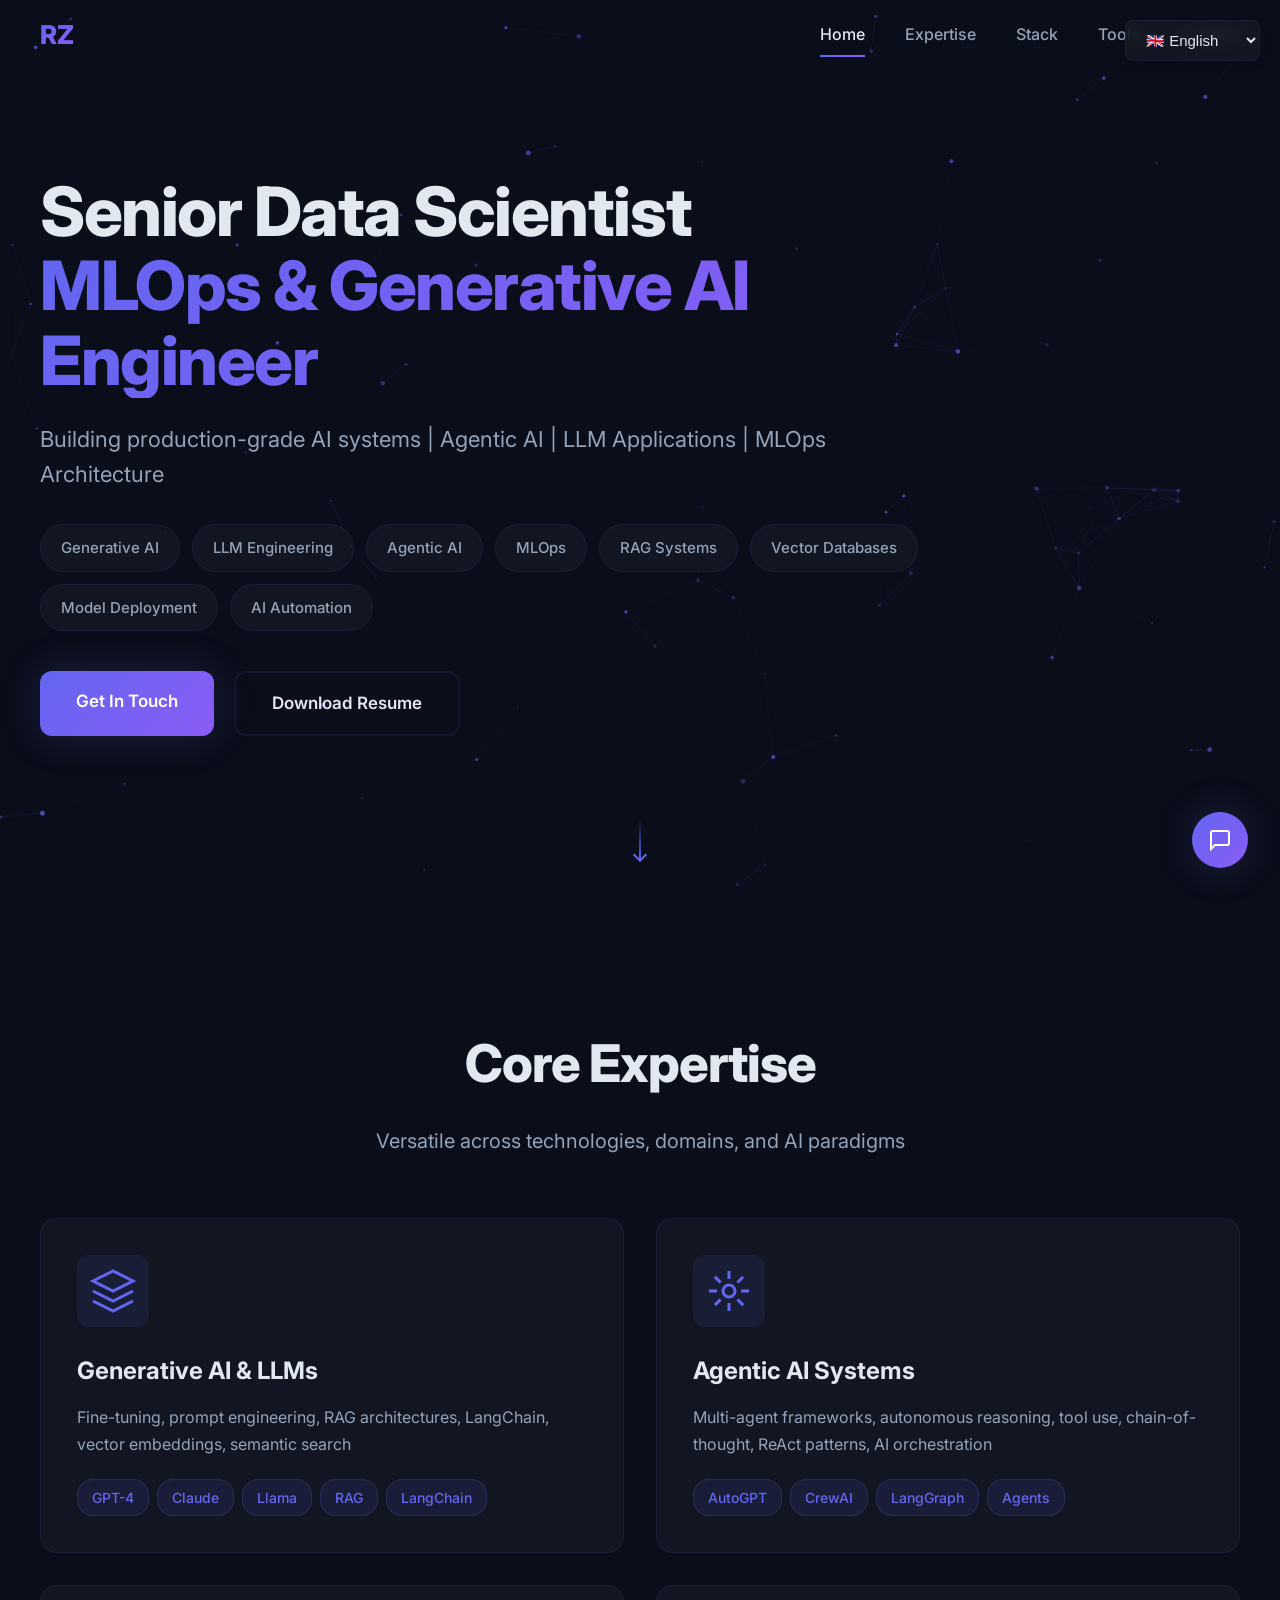
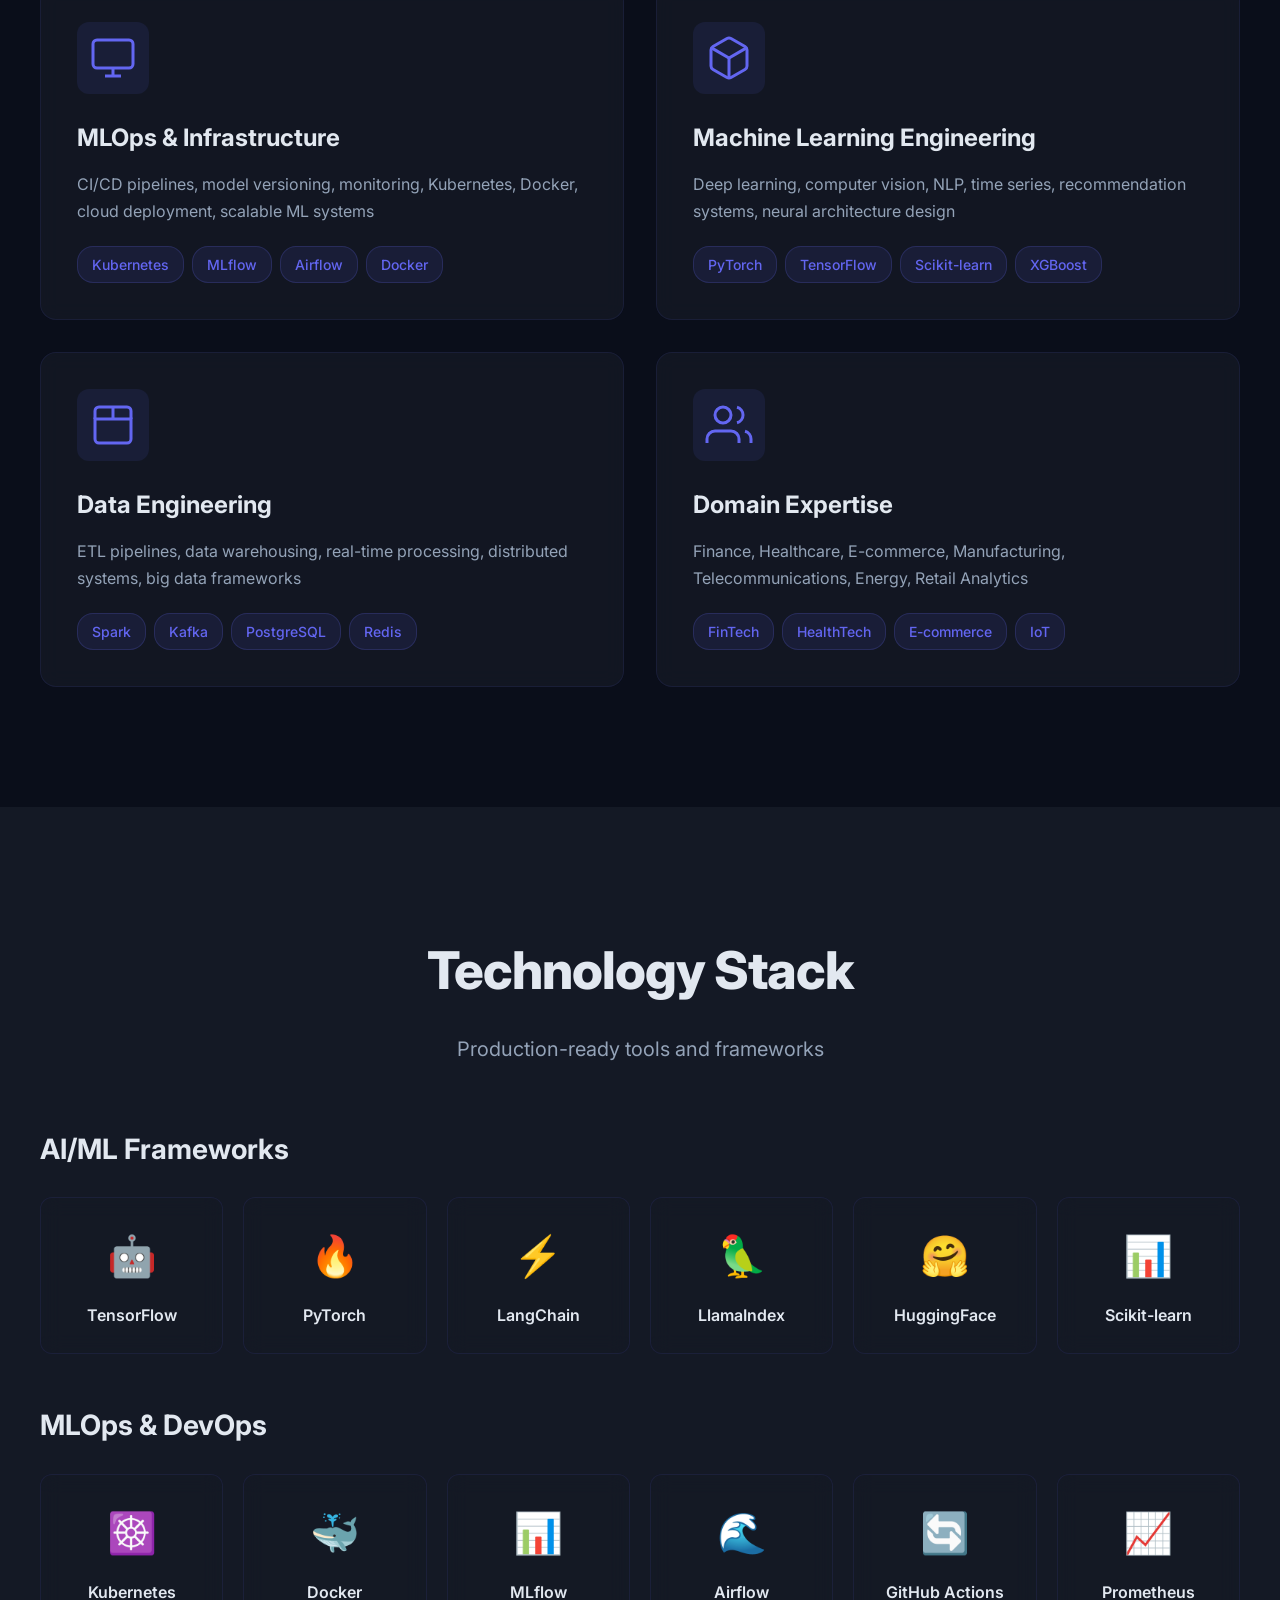
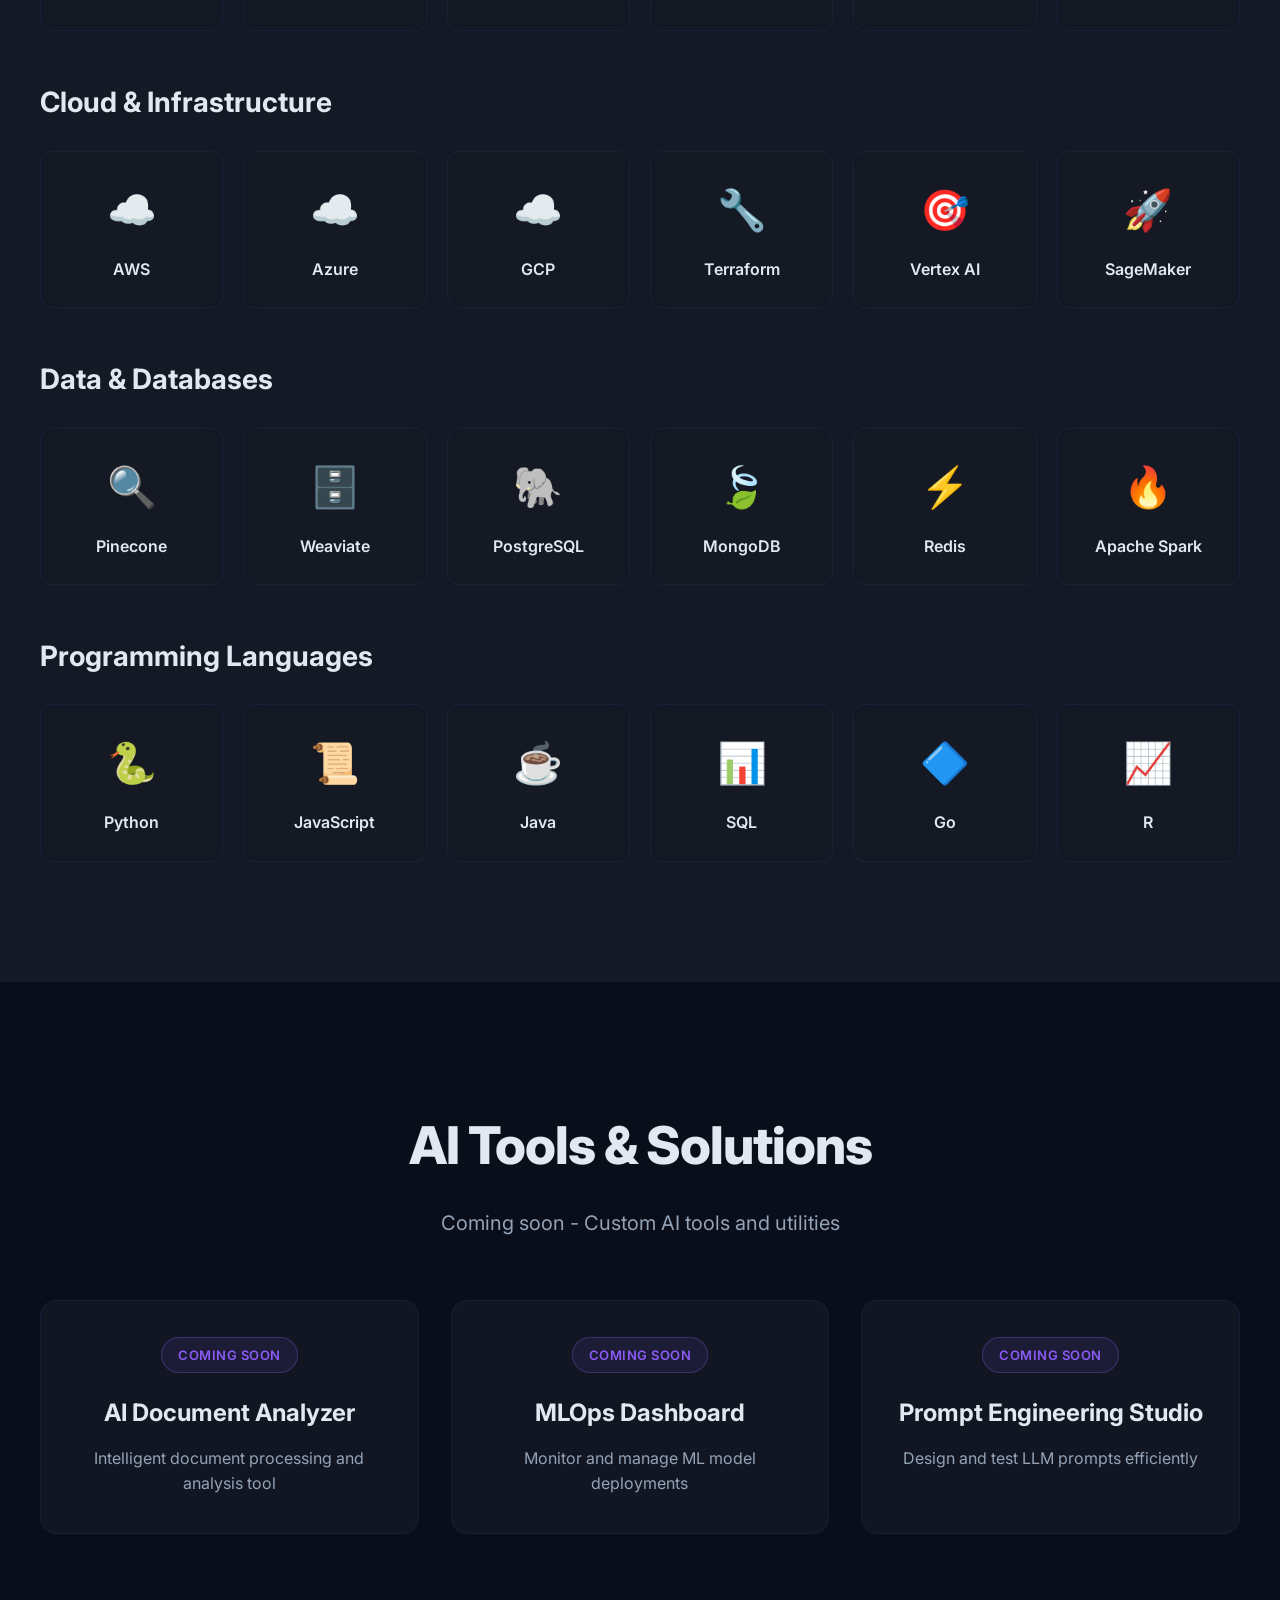
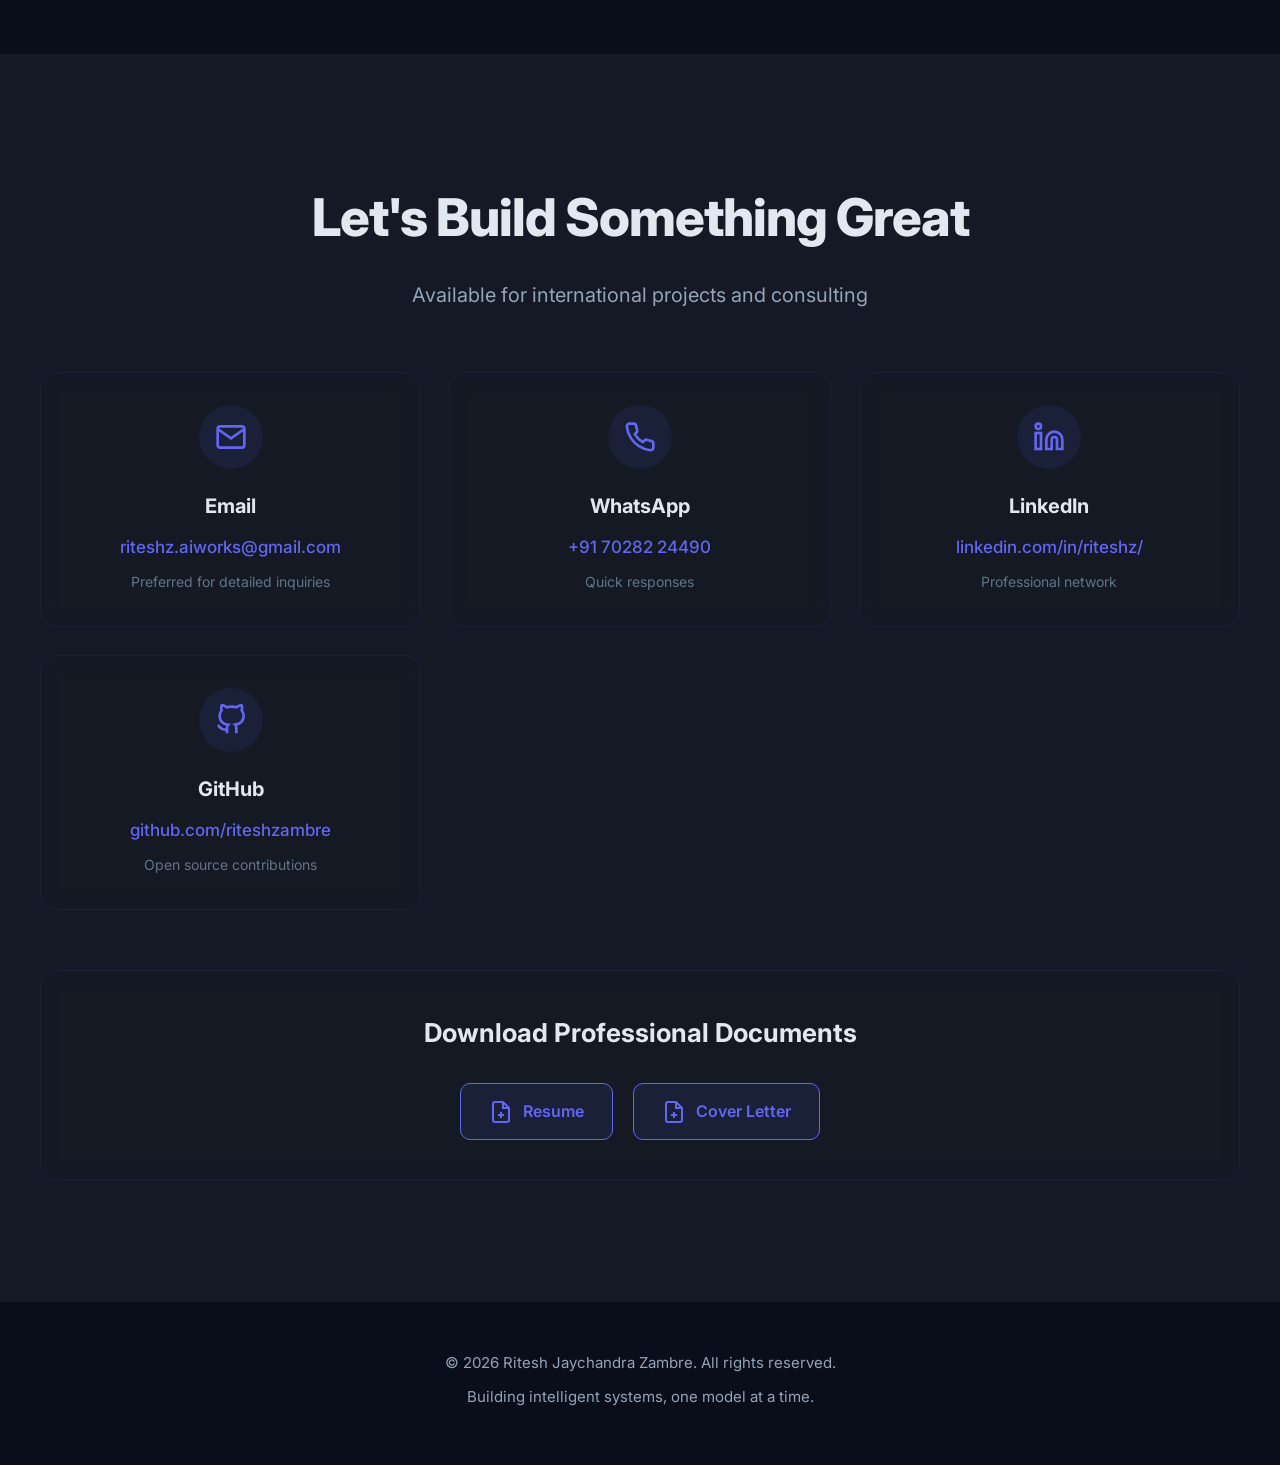
==== index.html @ 7131547e "Add files via upload" ====
<!DOCTYPE html>
<html lang="en">
<head>
    <meta charset="UTF-8">
    <meta name="viewport" content="width=device-width, initial-scale=1.0">
    <title>Ritesh Jaychandra Zambre | Senior Data Scientist, MLOps & Gen AI Engineer</title>
    <meta name="description" content="Senior Data Scientist specializing in MLOps, Generative AI, and Agentic AI systems. Building production-grade AI solutions for international clients.">
    <meta name="keywords" content="Data Science, Machine Learning, MLOps, Generative AI, Agentic AI, LLM, Transformer Models, Neural Networks, Deep Learning, AI Engineering, Cloud ML, Kubernetes, Docker, Python, TensorFlow, PyTorch, RAG, LangChain, Vector Databases, Model Deployment, AI Automation">
    <link rel="stylesheet" href="styles.css">
    <link rel="preconnect" href="https://fonts.googleapis.com">
    <link rel="preconnect" href="https://fonts.gstatic.com" crossorigin>
    <link href="https://fonts.googleapis.com/css2?family=Inter:wght@300;400;500;600;700;800;900&display=swap" rel="stylesheet">
</head>
<body>
    <!-- Language Selector -->
    <div class="language-selector">
        <select id="languageSelect" onchange="changeLanguage(this.value)">
            <option value="en">🇬🇧 English</option>
            <option value="de">🇩🇪 Deutsch</option>
            <option value="fr">🇫🇷 Français</option>
            <option value="es">🇪🇸 Español</option>
            <option value="ja">🇯🇵 日本語</option>
            <option value="zh">🇨🇳 中文</option>
        </select>
    </div>

    <!-- Navigation -->
    <nav class="navbar" id="navbar">
        <div class="nav-container">
            <div class="nav-logo">
                <span class="logo-text">RZ</span>
            </div>
            <div class="nav-menu" id="navMenu">
                <a href="#home" class="nav-link active" data-translate="nav_home">Home</a>
                <a href="#expertise" class="nav-link" data-translate="nav_expertise">Expertise</a>
                <a href="#tech-stack" class="nav-link" data-translate="nav_stack">Stack</a>
                <a href="#tools" class="nav-link" data-translate="nav_tools">Tools</a>
                <a href="#contact" class="nav-link" data-translate="nav_contact">Contact</a>
            </div>
            <div class="nav-toggle" id="navToggle">
                <span></span>
                <span></span>
                <span></span>
            </div>
        </div>
    </nav>

    <!-- Hero Section -->
    <section class="hero" id="home">
        <div class="hero-background">
            <canvas id="particleCanvas"></canvas>
        </div>
        <div class="hero-content">
            <div class="hero-text">
                <h1 class="hero-title" data-translate="hero_title">
                    Senior Data Scientist<br>
                    <span class="gradient-text">MLOps & Generative AI Engineer</span>
                </h1>
                <p class="hero-subtitle" data-translate="hero_subtitle">
                    Building production-grade AI systems | Agentic AI | LLM Applications | MLOps Architecture
                </p>
                <div class="hero-keywords">
                    <span class="keyword">Generative AI</span>
                    <span class="keyword">LLM Engineering</span>
                    <span class="keyword">Agentic AI</span>
                    <span class="keyword">MLOps</span>
                    <span class="keyword">RAG Systems</span>
                    <span class="keyword">Vector Databases</span>
                    <span class="keyword">Model Deployment</span>
                    <span class="keyword">AI Automation</span>
                </div>
                <div class="hero-cta">
                    <a href="#contact" class="btn btn-primary" data-translate="hero_cta_contact">Get In Touch</a>
                    <a href="assets/Ritesh_Zambre_Resume.pdf" download class="btn btn-secondary" data-translate="hero_cta_resume">Download Resume</a>
                </div>
            </div>
        </div>
        <div class="scroll-indicator">
            <div class="scroll-arrow"></div>
        </div>
    </section>

    <!-- Expertise Section -->
    <section class="section" id="expertise">
        <div class="container">
            <h2 class="section-title" data-translate="expertise_title">Core Expertise</h2>
            <p class="section-subtitle" data-translate="expertise_subtitle">Versatile across technologies, domains, and AI paradigms</p>
            
            <div class="expertise-grid">
                <div class="expertise-card">
                    <div class="expertise-icon">
                        <svg width="48" height="48" viewBox="0 0 24 24" fill="none" stroke="currentColor" stroke-width="1.5">
                            <path d="M12 2L2 7l10 5 10-5-10-5z"/>
                            <path d="M2 17l10 5 10-5M2 12l10 5 10-5"/>
                        </svg>
                    </div>
                    <h3 data-translate="expertise_genai_title">Generative AI & LLMs</h3>
                    <p data-translate="expertise_genai_desc">Fine-tuning, prompt engineering, RAG architectures, LangChain, vector embeddings, semantic search</p>
                    <div class="expertise-tags">
                        <span>GPT-4</span>
                        <span>Claude</span>
                        <span>Llama</span>
                        <span>RAG</span>
                        <span>LangChain</span>
                    </div>
                </div>

                <div class="expertise-card">
                    <div class="expertise-icon">
                        <svg width="48" height="48" viewBox="0 0 24 24" fill="none" stroke="currentColor" stroke-width="1.5">
                            <circle cx="12" cy="12" r="3"/>
                            <path d="M12 2v4m0 12v4M4.93 4.93l2.83 2.83m8.48 8.48l2.83 2.83M2 12h4m12 0h4M4.93 19.07l2.83-2.83m8.48-8.48l2.83-2.83"/>
                        </svg>
                    </div>
                    <h3 data-translate="expertise_agentic_title">Agentic AI Systems</h3>
                    <p data-translate="expertise_agentic_desc">Multi-agent frameworks, autonomous reasoning, tool use, chain-of-thought, ReAct patterns, AI orchestration</p>
                    <div class="expertise-tags">
                        <span>AutoGPT</span>
                        <span>CrewAI</span>
                        <span>LangGraph</span>
                        <span>Agents</span>
                    </div>
                </div>

                <div class="expertise-card">
                    <div class="expertise-icon">
                        <svg width="48" height="48" viewBox="0 0 24 24" fill="none" stroke="currentColor" stroke-width="1.5">
                            <rect x="2" y="3" width="20" height="14" rx="2"/>
                            <path d="M8 21h8M12 17v4"/>
                        </svg>
                    </div>
                    <h3 data-translate="expertise_mlops_title">MLOps & Infrastructure</h3>
                    <p data-translate="expertise_mlops_desc">CI/CD pipelines, model versioning, monitoring, Kubernetes, Docker, cloud deployment, scalable ML systems</p>
                    <div class="expertise-tags">
                        <span>Kubernetes</span>
                        <span>MLflow</span>
                        <span>Airflow</span>
                        <span>Docker</span>
                    </div>
                </div>

                <div class="expertise-card">
                    <div class="expertise-icon">
                        <svg width="48" height="48" viewBox="0 0 24 24" fill="none" stroke="currentColor" stroke-width="1.5">
                            <path d="M21 16V8a2 2 0 0 0-1-1.73l-7-4a2 2 0 0 0-2 0l-7 4A2 2 0 0 0 3 8v8a2 2 0 0 0 1 1.73l7 4a2 2 0 0 0 2 0l7-4A2 2 0 0 0 21 16z"/>
                            <polyline points="3.27 6.96 12 12.01 20.73 6.96"/>
                            <line x1="12" y1="22.08" x2="12" y2="12"/>
                        </svg>
                    </div>
                    <h3 data-translate="expertise_ml_title">Machine Learning Engineering</h3>
                    <p data-translate="expertise_ml_desc">Deep learning, computer vision, NLP, time series, recommendation systems, neural architecture design</p>
                    <div class="expertise-tags">
                        <span>PyTorch</span>
                        <span>TensorFlow</span>
                        <span>Scikit-learn</span>
                        <span>XGBoost</span>
                    </div>
                </div>

                <div class="expertise-card">
                    <div class="expertise-icon">
                        <svg width="48" height="48" viewBox="0 0 24 24" fill="none" stroke="currentColor" stroke-width="1.5">
                            <path d="M3 9h18v10a2 2 0 0 1-2 2H5a2 2 0 0 1-2-2V9z"/>
                            <path d="M3 9V5a2 2 0 0 1 2-2h14a2 2 0 0 1 2 2v4M12 3v6"/>
                        </svg>
                    </div>
                    <h3 data-translate="expertise_data_title">Data Engineering</h3>
                    <p data-translate="expertise_data_desc">ETL pipelines, data warehousing, real-time processing, distributed systems, big data frameworks</p>
                    <div class="expertise-tags">
                        <span>Spark</span>
                        <span>Kafka</span>
                        <span>PostgreSQL</span>
                        <span>Redis</span>
                    </div>
                </div>

                <div class="expertise-card">
                    <div class="expertise-icon">
                        <svg width="48" height="48" viewBox="0 0 24 24" fill="none" stroke="currentColor" stroke-width="1.5">
                            <path d="M17 21v-2a4 4 0 0 0-4-4H5a4 4 0 0 0-4 4v2"/>
                            <circle cx="9" cy="7" r="4"/>
                            <path d="M23 21v-2a4 4 0 0 0-3-3.87M16 3.13a4 4 0 0 1 0 7.75"/>
                        </svg>
                    </div>
                    <h3 data-translate="expertise_domains_title">Domain Expertise</h3>
                    <p data-translate="expertise_domains_desc">Finance, Healthcare, E-commerce, Manufacturing, Telecommunications, Energy, Retail Analytics</p>
                    <div class="expertise-tags">
                        <span>FinTech</span>
                        <span>HealthTech</span>
                        <span>E-commerce</span>
                        <span>IoT</span>
                    </div>
                </div>
            </div>
        </div>
    </section>

    <!-- Tech Stack Section -->
    <section class="section section-dark" id="tech-stack">
        <div class="container">
            <h2 class="section-title" data-translate="stack_title">Technology Stack</h2>
            <p class="section-subtitle" data-translate="stack_subtitle">Production-ready tools and frameworks</p>
            
            <div class="tech-categories">
                <div class="tech-category">
                    <h3 data-translate="stack_ai_title">AI/ML Frameworks</h3>
                    <div class="tech-grid">
                        <div class="tech-item">
                            <div class="tech-icon">🤖</div>
                            <span>TensorFlow</span>
                        </div>
                        <div class="tech-item">
                            <div class="tech-icon">🔥</div>
                            <span>PyTorch</span>
                        </div>
                        <div class="tech-item">
                            <div class="tech-icon">⚡</div>
                            <span>LangChain</span>
                        </div>
                        <div class="tech-item">
                            <div class="tech-icon">🦜</div>
                            <span>LlamaIndex</span>
                        </div>
                        <div class="tech-item">
                            <div class="tech-icon">🤗</div>
                            <span>HuggingFace</span>
                        </div>
                        <div class="tech-item">
                            <div class="tech-icon">📊</div>
                            <span>Scikit-learn</span>
                        </div>
                    </div>
                </div>

                <div class="tech-category">
                    <h3 data-translate="stack_mlops_title">MLOps & DevOps</h3>
                    <div class="tech-grid">
                        <div class="tech-item">
                            <div class="tech-icon">☸️</div>
                            <span>Kubernetes</span>
                        </div>
                        <div class="tech-item">
                            <div class="tech-icon">🐳</div>
                            <span>Docker</span>
                        </div>
                        <div class="tech-item">
                            <div class="tech-icon">📊</div>
                            <span>MLflow</span>
                        </div>
                        <div class="tech-item">
                            <div class="tech-icon">🌊</div>
                            <span>Airflow</span>
                        </div>
                        <div class="tech-item">
                            <div class="tech-icon">🔄</div>
                            <span>GitHub Actions</span>
                        </div>
                        <div class="tech-item">
                            <div class="tech-icon">📈</div>
                            <span>Prometheus</span>
                        </div>
                    </div>
                </div>

                <div class="tech-category">
                    <h3 data-translate="stack_cloud_title">Cloud & Infrastructure</h3>
                    <div class="tech-grid">
                        <div class="tech-item">
                            <div class="tech-icon">☁️</div>
                            <span>AWS</span>
                        </div>
                        <div class="tech-item">
                            <div class="tech-icon">☁️</div>
                            <span>Azure</span>
                        </div>
                        <div class="tech-item">
                            <div class="tech-icon">☁️</div>
                            <span>GCP</span>
                        </div>
                        <div class="tech-item">
                            <div class="tech-icon">🔧</div>
                            <span>Terraform</span>
                        </div>
                        <div class="tech-item">
                            <div class="tech-icon">🎯</div>
                            <span>Vertex AI</span>
                        </div>
                        <div class="tech-item">
                            <div class="tech-icon">🚀</div>
                            <span>SageMaker</span>
                        </div>
                    </div>
                </div>

                <div class="tech-category">
                    <h3 data-translate="stack_data_title">Data & Databases</h3>
                    <div class="tech-grid">
                        <div class="tech-item">
                            <div class="tech-icon">🔍</div>
                            <span>Pinecone</span>
                        </div>
                        <div class="tech-item">
                            <div class="tech-icon">🗄️</div>
                            <span>Weaviate</span>
                        </div>
                        <div class="tech-item">
                            <div class="tech-icon">🐘</div>
                            <span>PostgreSQL</span>
                        </div>
                        <div class="tech-item">
                            <div class="tech-icon">🍃</div>
                            <span>MongoDB</span>
                        </div>
                        <div class="tech-item">
                            <div class="tech-icon">⚡</div>
                            <span>Redis</span>
                        </div>
                        <div class="tech-item">
                            <div class="tech-icon">🔥</div>
                            <span>Apache Spark</span>
                        </div>
                    </div>
                </div>

                <div class="tech-category">
                    <h3 data-translate="stack_lang_title">Programming Languages</h3>
                    <div class="tech-grid">
                        <div class="tech-item">
                            <div class="tech-icon">🐍</div>
                            <span>Python</span>
                        </div>
                        <div class="tech-item">
                            <div class="tech-icon">📜</div>
                            <span>JavaScript</span>
                        </div>
                        <div class="tech-item">
                            <div class="tech-icon">☕</div>
                            <span>Java</span>
                        </div>
                        <div class="tech-item">
                            <div class="tech-icon">📊</div>
                            <span>SQL</span>
                        </div>
                        <div class="tech-item">
                            <div class="tech-icon">🔷</div>
                            <span>Go</span>
                        </div>
                        <div class="tech-item">
                            <div class="tech-icon">📈</div>
                            <span>R</span>
                        </div>
                    </div>
                </div>
            </div>
        </div>
    </section>

    <!-- Tools Section -->
    <section class="section" id="tools">
        <div class="container">
            <h2 class="section-title" data-translate="tools_title">AI Tools & Solutions</h2>
            <p class="section-subtitle" data-translate="tools_subtitle">Coming soon - Custom AI tools and utilities</p>
            
            <div class="tools-grid">
                <div class="tool-card">
                    <div class="tool-status">Coming Soon</div>
                    <h3 data-translate="tool1_title">AI Document Analyzer</h3>
                    <p data-translate="tool1_desc">Intelligent document processing and analysis tool</p>
                </div>
                <div class="tool-card">
                    <div class="tool-status">Coming Soon</div>
                    <h3 data-translate="tool2_title">MLOps Dashboard</h3>
                    <p data-translate="tool2_desc">Monitor and manage ML model deployments</p>
                </div>
                <div class="tool-card">
                    <div class="tool-status">Coming Soon</div>
                    <h3 data-translate="tool3_title">Prompt Engineering Studio</h3>
                    <p data-translate="tool3_desc">Design and test LLM prompts efficiently</p>
                </div>
            </div>
        </div>
    </section>

    <!-- Contact Section -->
    <section class="section section-dark" id="contact">
        <div class="container">
            <h2 class="section-title" data-translate="contact_title">Let's Build Something Great</h2>
            <p class="section-subtitle" data-translate="contact_subtitle">Available for international projects and consulting</p>
            
            <div class="contact-content">
                <div class="contact-info">
                    <div class="contact-card">
                        <div class="contact-icon">
                            <svg width="32" height="32" viewBox="0 0 24 24" fill="none" stroke="currentColor" stroke-width="2">
                                <path d="M4 4h16c1.1 0 2 .9 2 2v12c0 1.1-.9 2-2 2H4c-1.1 0-2-.9-2-2V6c0-1.1.9-2 2-2z"/>
                                <polyline points="22,6 12,13 2,6"/>
                            </svg>
                        </div>
                        <h3 data-translate="contact_email_title">Email</h3>
                        <a href="mailto:riteshz.aiworks@gmail.com" class="contact-link">riteshz.aiworks@gmail.com</a>
                        <p class="contact-note" data-translate="contact_email_note">Preferred for detailed inquiries</p>
                    </div>

                    <div class="contact-card">
                        <div class="contact-icon">
                            <svg width="32" height="32" viewBox="0 0 24 24" fill="none" stroke="currentColor" stroke-width="2">
                                <path d="M22 16.92v3a2 2 0 0 1-2.18 2 19.79 19.79 0 0 1-8.63-3.07 19.5 19.5 0 0 1-6-6 19.79 19.79 0 0 1-3.07-8.67A2 2 0 0 1 4.11 2h3a2 2 0 0 1 2 1.72 12.84 12.84 0 0 0 .7 2.81 2 2 0 0 1-.45 2.11L8.09 9.91a16 16 0 0 0 6 6l1.27-1.27a2 2 0 0 1 2.11-.45 12.84 12.84 0 0 0 2.81.7A2 2 0 0 1 22 16.92z"/>
                            </svg>
                        </div>
                        <h3 data-translate="contact_whatsapp_title">WhatsApp</h3>
                        <a href="https://wa.me/917028224490" class="contact-link" target="_blank">+91 70282 24490</a>
                        <p class="contact-note" data-translate="contact_whatsapp_note">Quick responses</p>
                    </div>

                    <div class="contact-card">
                        <div class="contact-icon">
                            <svg width="32" height="32" viewBox="0 0 24 24" fill="none" stroke="currentColor" stroke-width="2">
                                <path d="M16 8a6 6 0 0 1 6 6v7h-4v-7a2 2 0 0 0-2-2 2 2 0 0 0-2 2v7h-4v-7a6 6 0 0 1 6-6z"/>
                                <rect x="2" y="9" width="4" height="12"/>
                                <circle cx="4" cy="4" r="2"/>
                            </svg>
                        </div>
                        <h3 data-translate="contact_linkedin_title">LinkedIn</h3>
                        <a href="https://linkedin.com/in/riteshz/" class="contact-link" target="_blank">linkedin.com/in/riteshz/</a>
                        <p class="contact-note" data-translate="contact_linkedin_note">Professional network</p>
                    </div>

                    <div class="contact-card">
                        <div class="contact-icon">
                            <svg width="32" height="32" viewBox="0 0 24 24" fill="none" stroke="currentColor" stroke-width="2">
                                <path d="M9 19c-5 1.5-5-2.5-7-3m14 6v-3.87a3.37 3.37 0 0 0-.94-2.61c3.14-.35 6.44-1.54 6.44-7A5.44 5.44 0 0 0 20 4.77 5.07 5.07 0 0 0 19.91 1S18.73.65 16 2.48a13.38 13.38 0 0 0-7 0C6.27.65 5.09 1 5.09 1A5.07 5.07 0 0 0 5 4.77a5.44 5.44 0 0 0-1.5 3.78c0 5.42 3.3 6.61 6.44 7A3.37 3.37 0 0 0 9 18.13V22"/>
                            </svg>
                        </div>
                        <h3 data-translate="contact_github_title">GitHub</h3>
                        <a href="https://github.com/riteshzambre" class="contact-link" target="_blank">github.com/riteshzambre</a>
                        <p class="contact-note" data-translate="contact_github_note">Open source contributions</p>
                    </div>
                </div>

                <div class="contact-cta">
                    <h3 data-translate="contact_cta_title">Download Professional Documents</h3>
                    <div class="document-links">
                        <a href="assets/Ritesh_Zambre_Resume.pdf" download class="doc-link">
                            <svg width="24" height="24" viewBox="0 0 24 24" fill="none" stroke="currentColor" stroke-width="2">
                                <path d="M14 2H6a2 2 0 0 0-2 2v16a2 2 0 0 0 2 2h12a2 2 0 0 0 2-2V8z"/>
                                <polyline points="14 2 14 8 20 8"/>
                                <line x1="12" y1="18" x2="12" y2="12"/>
                                <line x1="9" y1="15" x2="15" y2="15"/>
                            </svg>
                            <span data-translate="contact_resume">Resume</span>
                        </a>
                        <a href="assets/Ritesh_Zambre_Cover_Letter.pdf" download class="doc-link">
                            <svg width="24" height="24" viewBox="0 0 24 24" fill="none" stroke="currentColor" stroke-width="2">
                                <path d="M14 2H6a2 2 0 0 0-2 2v16a2 2 0 0 0 2 2h12a2 2 0 0 0 2-2V8z"/>
                                <polyline points="14 2 14 8 20 8"/>
                                <line x1="12" y1="18" x2="12" y2="12"/>
                                <line x1="9" y1="15" x2="15" y2="15"/>
                            </svg>
                            <span data-translate="contact_cover">Cover Letter</span>
                        </a>
                    </div>
                </div>
            </div>
        </div>
    </section>

    <!-- Footer -->
    <footer class="footer">
        <div class="container">
            <div class="footer-content">
                <p data-translate="footer_text">&copy; 2026 Ritesh Jaychandra Zambre. All rights reserved.</p>
                <p class="footer-subtitle" data-translate="footer_subtitle">Building intelligent systems, one model at a time.</p>
            </div>
        </div>
    </footer>

    <!-- Floating Contact Button -->
    <a href="#contact" class="floating-btn" title="Contact Me">
        <svg width="24" height="24" viewBox="0 0 24 24" fill="none" stroke="currentColor" stroke-width="2">
            <path d="M21 15a2 2 0 0 1-2 2H7l-4 4V5a2 2 0 0 1 2-2h14a2 2 0 0 1 2 2z"/>
        </svg>
    </a>

    <script src="script.js"></script>
</body>
</html>
---- styles.css ----
/* ==================== ROOT VARIABLES ==================== */
:root {
    --bg-primary: #0a0e1a;
    --bg-secondary: #141925;
    --bg-card: rgba(20, 25, 37, 0.8);
    --bg-card-hover: rgba(30, 35, 50, 0.9);
    
    --accent-primary: #6366f1;
    --accent-secondary: #8b5cf6;
    --accent-glow: rgba(99, 102, 241, 0.3);
    
    --text-primary: #e2e8f0;
    --text-secondary: #94a3b8;
    --text-muted: #64748b;
    
    --gradient-primary: linear-gradient(135deg, #6366f1 0%, #8b5cf6 100%);
    --gradient-glow: linear-gradient(135deg, rgba(99, 102, 241, 0.2) 0%, rgba(139, 92, 246, 0.2) 100%);
    
    --border-color: rgba(99, 102, 241, 0.1);
    --border-hover: rgba(99, 102, 241, 0.3);
    
    --shadow-sm: 0 2px 8px rgba(0, 0, 0, 0.2);
    --shadow-md: 0 4px 20px rgba(0, 0, 0, 0.3);
    --shadow-lg: 0 8px 40px rgba(0, 0, 0, 0.4);
    --shadow-glow: 0 0 40px rgba(99, 102, 241, 0.2);
    
    --transition-fast: 0.2s ease;
    --transition-normal: 0.3s ease;
    --transition-slow: 0.5s ease;
    
    --font-primary: 'Inter', -apple-system, BlinkMacSystemFont, 'Segoe UI', Roboto, sans-serif;
    
    --navbar-height: 70px;
    --section-padding: 120px;
}

/* ==================== GLOBAL RESET ==================== */
* {
    margin: 0;
    padding: 0;
    box-sizing: border-box;
}

html {
    scroll-behavior: smooth;
    overflow-x: hidden;
}

body {
    font-family: var(--font-primary);
    background-color: var(--bg-primary);
    color: var(--text-primary);
    line-height: 1.7;
    font-size: 17px;
    overflow-x: hidden;
    -webkit-font-smoothing: antialiased;
    -moz-osx-font-smoothing: grayscale;
}

::selection {
    background-color: var(--accent-primary);
    color: white;
}

/* ==================== LANGUAGE SELECTOR ==================== */
.language-selector {
    position: fixed;
    top: 20px;
    right: 20px;
    z-index: 10000;
}

.language-selector select {
    background: var(--bg-card);
    color: var(--text-primary);
    border: 1px solid var(--border-color);
    border-radius: 8px;
    padding: 10px 16px;
    font-size: 15px;
    font-weight: 500;
    cursor: pointer;
    outline: none;
    backdrop-filter: blur(10px);
    transition: all var(--transition-normal);
    box-shadow: var(--shadow-sm);
}

.language-selector select:hover {
    border-color: var(--border-hover);
    box-shadow: var(--shadow-glow);
}

.language-selector select:focus {
    border-color: var(--accent-primary);
}

/* ==================== NAVIGATION ==================== */
.navbar {
    position: fixed;
    top: 0;
    left: 0;
    right: 0;
    height: var(--navbar-height);
    background: transparent;
    z-index: 9999;
    transition: all var(--transition-normal);
}

.navbar.scrolled {
    background: rgba(10, 14, 26, 0.95);
    backdrop-filter: blur(10px);
    box-shadow: var(--shadow-md);
    border-bottom: 1px solid var(--border-color);
}

.nav-container {
    max-width: 1400px;
    margin: 0 auto;
    padding: 0 40px;
    height: 100%;
    display: flex;
    align-items: center;
    justify-content: space-between;
}

.nav-logo .logo-text {
    font-size: 26px;
    font-weight: 800;
    background: var(--gradient-primary);
    -webkit-background-clip: text;
    -webkit-text-fill-color: transparent;
    background-clip: text;
    letter-spacing: -0.5px;
}

.nav-menu {
    display: flex;
    gap: 40px;
    align-items: center;
}

.nav-link {
    color: var(--text-secondary);
    text-decoration: none;
    font-size: 16px;
    font-weight: 500;
    transition: all var(--transition-normal);
    position: relative;
    padding: 8px 0;
}

.nav-link::after {
    content: '';
    position: absolute;
    bottom: 0;
    left: 0;
    width: 0;
    height: 2px;
    background: var(--gradient-primary);
    transition: width var(--transition-normal);
}

.nav-link:hover,
.nav-link.active {
    color: var(--text-primary);
}

.nav-link:hover::after,
.nav-link.active::after {
    width: 100%;
}

.nav-toggle {
    display: none;
    flex-direction: column;
    gap: 6px;
    cursor: pointer;
    padding: 8px;
}

.nav-toggle span {
    width: 26px;
    height: 2px;
    background: var(--text-primary);
    transition: all var(--transition-normal);
}

/* ==================== HERO SECTION ==================== */
.hero {
    min-height: 100vh;
    display: flex;
    align-items: center;
    justify-content: center;
    position: relative;
    overflow: hidden;
    padding: var(--navbar-height) 40px 60px;
}

.hero-background {
    position: absolute;
    top: 0;
    left: 0;
    width: 100%;
    height: 100%;
    z-index: 1;
}

#particleCanvas {
    width: 100%;
    height: 100%;
}

.hero-content {
    position: relative;
    z-index: 2;
    max-width: 1400px;
    width: 100%;
}

.hero-text {
    max-width: 900px;
}

.hero-title {
    font-size: 68px;
    font-weight: 800;
    line-height: 1.1;
    margin-bottom: 24px;
    letter-spacing: -1.5px;
    animation: fadeInUp 0.8s ease forwards;
}

.gradient-text {
    background: var(--gradient-primary);
    -webkit-background-clip: text;
    -webkit-text-fill-color: transparent;
    background-clip: text;
    display: inline-block;
}

.hero-subtitle {
    font-size: 22px;
    color: var(--text-secondary);
    margin-bottom: 32px;
    font-weight: 400;
    line-height: 1.6;
    animation: fadeInUp 0.8s ease 0.2s forwards;
    opacity: 0;
}

.hero-keywords {
    display: flex;
    flex-wrap: wrap;
    gap: 12px;
    margin-bottom: 40px;
    animation: fadeInUp 0.8s ease 0.4s forwards;
    opacity: 0;
}

.keyword {
    padding: 10px 20px;
    background: var(--bg-card);
    border: 1px solid var(--border-color);
    border-radius: 24px;
    font-size: 15px;
    font-weight: 500;
    color: var(--text-secondary);
    backdrop-filter: blur(10px);
    transition: all var(--transition-normal);
}

.keyword:hover {
    border-color: var(--accent-primary);
    color: var(--accent-primary);
    transform: translateY(-2px);
    box-shadow: var(--shadow-glow);
}

.hero-cta {
    display: flex;
    gap: 20px;
    animation: fadeInUp 0.8s ease 0.6s forwards;
    opacity: 0;
}

/* ==================== BUTTONS ==================== */
.btn {
    padding: 16px 36px;
    font-size: 17px;
    font-weight: 600;
    border-radius: 12px;
    text-decoration: none;
    display: inline-block;
    transition: all var(--transition-normal);
    border: none;
    cursor: pointer;
    position: relative;
    overflow: hidden;
}

.btn-primary {
    background: var(--gradient-primary);
    color: white;
    box-shadow: var(--shadow-glow);
}

.btn-primary:hover {
    transform: translateY(-2px);
    box-shadow: 0 0 50px rgba(99, 102, 241, 0.4);
}

.btn-secondary {
    background: transparent;
    color: var(--text-primary);
    border: 2px solid var(--border-color);
}

.btn-secondary:hover {
    border-color: var(--accent-primary);
    background: rgba(99, 102, 241, 0.1);
    transform: translateY(-2px);
}

/* ==================== SCROLL INDICATOR ==================== */
.scroll-indicator {
    position: absolute;
    bottom: 40px;
    left: 50%;
    transform: translateX(-50%);
    z-index: 2;
    animation: bounce 2s infinite;
}

.scroll-arrow {
    width: 2px;
    height: 40px;
    background: linear-gradient(to bottom, transparent, var(--accent-primary));
    position: relative;
}

.scroll-arrow::after {
    content: '';
    position: absolute;
    bottom: 0;
    left: 50%;
    transform: translateX(-50%);
    width: 8px;
    height: 8px;
    border-right: 2px solid var(--accent-primary);
    border-bottom: 2px solid var(--accent-primary);
    transform: translateX(-50%) rotate(45deg);
}

/* ==================== SECTIONS ==================== */
.section {
    padding: var(--section-padding) 40px;
    position: relative;
}

.section-dark {
    background: var(--bg-secondary);
}

.container {
    max-width: 1400px;
    margin: 0 auto;
}

.section-title {
    font-size: 52px;
    font-weight: 800;
    margin-bottom: 16px;
    text-align: center;
    letter-spacing: -1px;
}

.section-subtitle {
    font-size: 20px;
    color: var(--text-secondary);
    text-align: center;
    margin-bottom: 60px;
    font-weight: 400;
}

/* ==================== EXPERTISE SECTION ==================== */
.expertise-grid {
    display: grid;
    grid-template-columns: repeat(auto-fit, minmax(380px, 1fr));
    gap: 32px;
}

.expertise-card {
    background: var(--bg-card);
    border: 1px solid var(--border-color);
    border-radius: 16px;
    padding: 36px;
    transition: all var(--transition-normal);
    backdrop-filter: blur(10px);
    position: relative;
    overflow: hidden;
}

.expertise-card::before {
    content: '';
    position: absolute;
    top: 0;
    left: 0;
    width: 100%;
    height: 100%;
    background: var(--gradient-glow);
    opacity: 0;
    transition: opacity var(--transition-normal);
    z-index: 0;
}

.expertise-card:hover::before {
    opacity: 1;
}

.expertise-card:hover {
    transform: translateY(-8px);
    border-color: var(--accent-primary);
    box-shadow: var(--shadow-glow);
}

.expertise-card > * {
    position: relative;
    z-index: 1;
}

.expertise-icon {
    width: 72px;
    height: 72px;
    background: rgba(99, 102, 241, 0.1);
    border-radius: 12px;
    display: flex;
    align-items: center;
    justify-content: center;
    margin-bottom: 24px;
    color: var(--accent-primary);
    transition: all var(--transition-normal);
}

.expertise-card:hover .expertise-icon {
    background: rgba(99, 102, 241, 0.2);
    transform: scale(1.05);
}

.expertise-card h3 {
    font-size: 24px;
    font-weight: 700;
    margin-bottom: 12px;
    color: var(--text-primary);
}

.expertise-card p {
    color: var(--text-secondary);
    font-size: 16px;
    line-height: 1.7;
    margin-bottom: 20px;
}

.expertise-tags {
    display: flex;
    flex-wrap: wrap;
    gap: 8px;
}

.expertise-tags span {
    padding: 6px 14px;
    background: rgba(99, 102, 241, 0.1);
    border: 1px solid rgba(99, 102, 241, 0.2);
    border-radius: 16px;
    font-size: 14px;
    font-weight: 500;
    color: var(--accent-primary);
}

/* ==================== TECH STACK SECTION ==================== */
.tech-categories {
    display: grid;
    gap: 48px;
}

.tech-category h3 {
    font-size: 28px;
    font-weight: 700;
    margin-bottom: 24px;
    color: var(--text-primary);
}

.tech-grid {
    display: grid;
    grid-template-columns: repeat(auto-fill, minmax(180px, 1fr));
    gap: 20px;
}

.tech-item {
    background: var(--bg-card);
    border: 1px solid var(--border-color);
    border-radius: 12px;
    padding: 24px;
    text-align: center;
    transition: all var(--transition-normal);
    backdrop-filter: blur(10px);
    cursor: pointer;
}

.tech-item:hover {
    transform: translateY(-4px) scale(1.02);
    border-color: var(--accent-primary);
    box-shadow: var(--shadow-glow);
}

.tech-icon {
    font-size: 40px;
    margin-bottom: 12px;
}

.tech-item span {
    display: block;
    font-size: 16px;
    font-weight: 600;
    color: var(--text-primary);
}

/* ==================== TOOLS SECTION ==================== */
.tools-grid {
    display: grid;
    grid-template-columns: repeat(auto-fit, minmax(340px, 1fr));
    gap: 32px;
}

.tool-card {
    background: var(--bg-card);
    border: 1px solid var(--border-color);
    border-radius: 16px;
    padding: 36px;
    text-align: center;
    transition: all var(--transition-normal);
    backdrop-filter: blur(10px);
    position: relative;
}

.tool-card:hover {
    transform: translateY(-8px);
    border-color: var(--accent-primary);
    box-shadow: var(--shadow-glow);
}

.tool-status {
    display: inline-block;
    padding: 6px 16px;
    background: rgba(139, 92, 246, 0.1);
    border: 1px solid rgba(139, 92, 246, 0.3);
    border-radius: 20px;
    font-size: 13px;
    font-weight: 600;
    color: var(--accent-secondary);
    margin-bottom: 20px;
    text-transform: uppercase;
    letter-spacing: 0.5px;
}

.tool-card h3 {
    font-size: 24px;
    font-weight: 700;
    margin-bottom: 12px;
    color: var(--text-primary);
}

.tool-card p {
    color: var(--text-secondary);
    font-size: 16px;
    line-height: 1.6;
}

/* ==================== CONTACT SECTION ==================== */
.contact-content {
    max-width: 1200px;
    margin: 0 auto;
}

.contact-info {
    display: grid;
    grid-template-columns: repeat(auto-fit, minmax(280px, 1fr));
    gap: 28px;
    margin-bottom: 60px;
}

.contact-card {
    background: var(--bg-card);
    border: 1px solid var(--border-color);
    border-radius: 16px;
    padding: 32px;
    text-align: center;
    transition: all var(--transition-normal);
    backdrop-filter: blur(10px);
}

.contact-card:hover {
    transform: translateY(-6px);
    border-color: var(--accent-primary);
    box-shadow: var(--shadow-glow);
}

.contact-icon {
    width: 64px;
    height: 64px;
    background: rgba(99, 102, 241, 0.1);
    border-radius: 50%;
    display: flex;
    align-items: center;
    justify-content: center;
    margin: 0 auto 20px;
    color: var(--accent-primary);
}

.contact-card h3 {
    font-size: 20px;
    font-weight: 700;
    margin-bottom: 10px;
    color: var(--text-primary);
}

.contact-link {
    color: var(--accent-primary);
    text-decoration: none;
    font-size: 17px;
    font-weight: 500;
    transition: all var(--transition-fast);
    display: inline-block;
}

.contact-link:hover {
    opacity: 0.8;
    transform: scale(1.02);
}

.contact-note {
    font-size: 14px;
    color: var(--text-muted);
    margin-top: 8px;
}

.contact-cta {
    background: var(--bg-card);
    border: 1px solid var(--border-color);
    border-radius: 16px;
    padding: 40px;
    text-align: center;
    backdrop-filter: blur(10px);
}

.contact-cta h3 {
    font-size: 26px;
    font-weight: 700;
    margin-bottom: 28px;
    color: var(--text-primary);
}

.document-links {
    display: flex;
    justify-content: center;
    gap: 20px;
    flex-wrap: wrap;
}

.doc-link {
    display: flex;
    align-items: center;
    gap: 10px;
    padding: 14px 28px;
    background: rgba(99, 102, 241, 0.1);
    border: 1px solid var(--accent-primary);
    border-radius: 10px;
    color: var(--accent-primary);
    text-decoration: none;
    font-weight: 600;
    font-size: 16px;
    transition: all var(--transition-normal);
}

.doc-link:hover {
    background: var(--accent-primary);
    color: white;
    transform: translateY(-2px);
    box-shadow: var(--shadow-glow);
}

/* ==================== FOOTER ==================== */
.footer {
    background: var(--bg-primary);
    border-top: 1px solid var(--border-color);
    padding: 48px 40px;
}

.footer-content {
    text-align: center;
}

.footer-content p {
    color: var(--text-secondary);
    font-size: 15px;
    margin-bottom: 8px;
}

.footer-subtitle {
    color: var(--text-muted);
    font-size: 14px;
}

/* ==================== FLOATING BUTTON ==================== */
.floating-btn {
    position: fixed;
    bottom: 32px;
    right: 32px;
    width: 56px;
    height: 56px;
    background: var(--gradient-primary);
    border-radius: 50%;
    display: flex;
    align-items: center;
    justify-content: center;
    color: white;
    box-shadow: var(--shadow-glow);
    transition: all var(--transition-normal);
    z-index: 9998;
    text-decoration: none;
}

.floating-btn:hover {
    transform: scale(1.1);
    box-shadow: 0 0 60px rgba(99, 102, 241, 0.5);
}

/* ==================== ANIMATIONS ==================== */
@keyframes fadeInUp {
    from {
        opacity: 0;
        transform: translateY(30px);
    }
    to {
        opacity: 1;
        transform: translateY(0);
    }
}

@keyframes bounce {
    0%, 20%, 50%, 80%, 100% {
        transform: translateX(-50%) translateY(0);
    }
    40% {
        transform: translateX(-50%) translateY(-10px);
    }
    60% {
        transform: translateX(-50%) translateY(-5px);
    }
}

@keyframes float {
    0%, 100% {
        transform: translateY(0);
    }
    50% {
        transform: translateY(-20px);
    }
}

/* ==================== RESPONSIVE DESIGN ==================== */
@media (max-width: 1200px) {
    :root {
        --section-padding: 80px;
    }
    
    .hero-title {
        font-size: 56px;
    }
    
    .section-title {
        font-size: 42px;
    }
}

@media (max-width: 968px) {
    .nav-menu {
        position: fixed;
        top: var(--navbar-height);
        left: -100%;
        width: 100%;
        height: calc(100vh - var(--navbar-height));
        background: rgba(10, 14, 26, 0.98);
        backdrop-filter: blur(20px);
        flex-direction: column;
        justify-content: flex-start;
        padding: 40px;
        gap: 28px;
        transition: left var(--transition-normal);
        border-top: 1px solid var(--border-color);
    }
    
    .nav-menu.active {
        left: 0;
    }
    
    .nav-toggle {
        display: flex;
    }
    
    .nav-toggle.active span:nth-child(1) {
        transform: rotate(45deg) translate(8px, 8px);
    }
    
    .nav-toggle.active span:nth-child(2) {
        opacity: 0;
    }
    
    .nav-toggle.active span:nth-child(3) {
        transform: rotate(-45deg) translate(8px, -8px);
    }
    
    .hero-title {
        font-size: 46px;
    }
    
    .hero-subtitle {
        font-size: 19px;
    }
    
    .section-title {
        font-size: 36px;
    }
    
    .expertise-grid {
        grid-template-columns: 1fr;
    }
    
    .tech-grid {
        grid-template-columns: repeat(auto-fill, minmax(140px, 1fr));
    }
}

@media (max-width: 640px) {
    :root {
        --section-padding: 60px;
    }
    
    .nav-container {
        padding: 0 20px;
    }
    
    .section {
        padding: var(--section-padding) 20px;
    }
    
    .hero {
        padding: var(--navbar-height) 20px 60px;
    }
    
    .hero-title {
        font-size: 36px;
    }
    
    .hero-subtitle {
        font-size: 17px;
    }
    
    .hero-cta {
        flex-direction: column;
        width: 100%;
    }
    
    .btn {
        width: 100%;
        text-align: center;
    }
    
    .section-title {
        font-size: 32px;
    }
    
    .section-subtitle {
        font-size: 17px;
    }
    
    .expertise-card,
    .tool-card {
        padding: 28px;
    }
    
    .contact-info {
        grid-template-columns: 1fr;
    }
    
    .document-links {
        flex-direction: column;
    }
    
    .doc-link {
        width: 100%;
        justify-content: center;
    }
    
    .floating-btn {
        width: 52px;
        height: 52px;
        bottom: 20px;
        right: 20px;
    }
    
    .language-selector {
        top: 15px;
        right: 15px;
    }
    
    .language-selector select {
        padding: 8px 12px;
        font-size: 14px;
    }
    
    .tech-grid {
        grid-template-columns: repeat(auto-fill, minmax(120px, 1fr));
        gap: 16px;
    }
    
    .tech-item {
        padding: 18px;
    }
    
    .tech-icon {
        font-size: 32px;
    }
}

/* ==================== PRINT STYLES ==================== */
@media print {
    .navbar,
    .floating-btn,
    .language-selector,
    .scroll-indicator {
        display: none;
    }
}
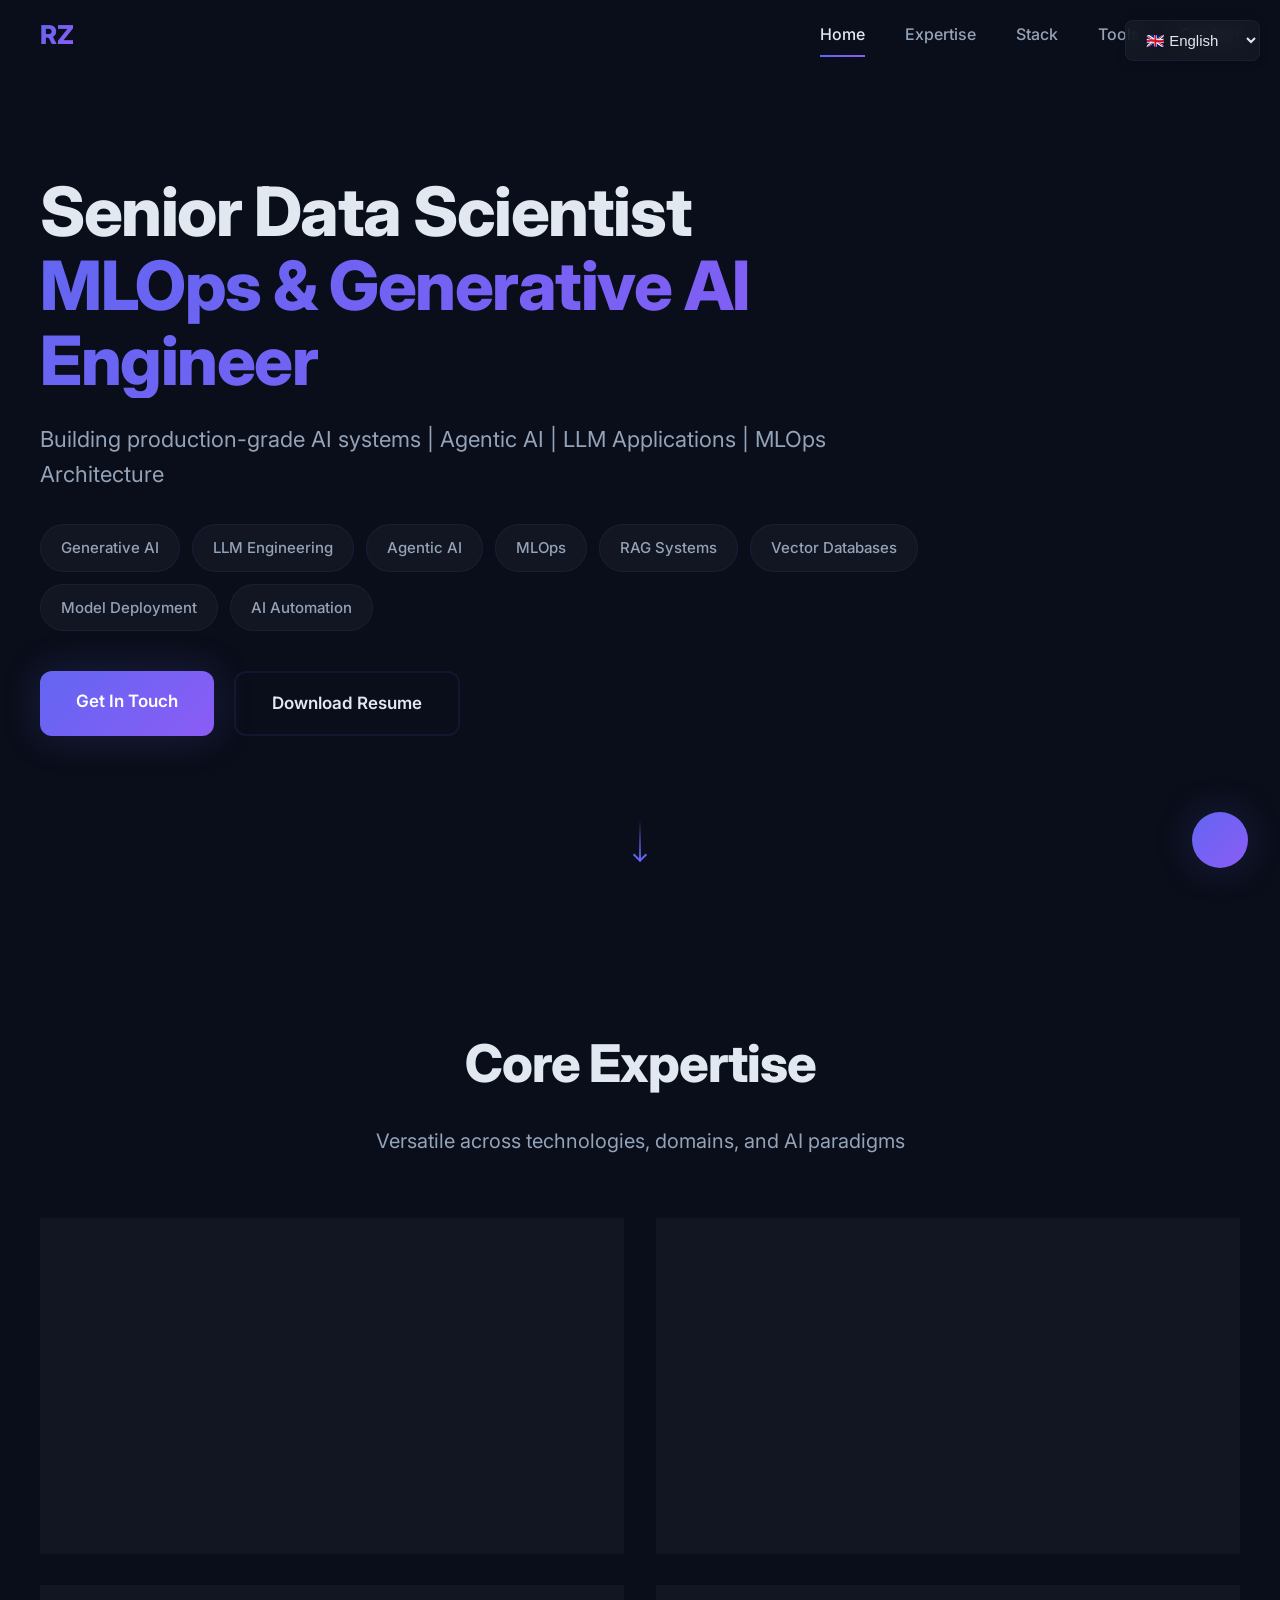
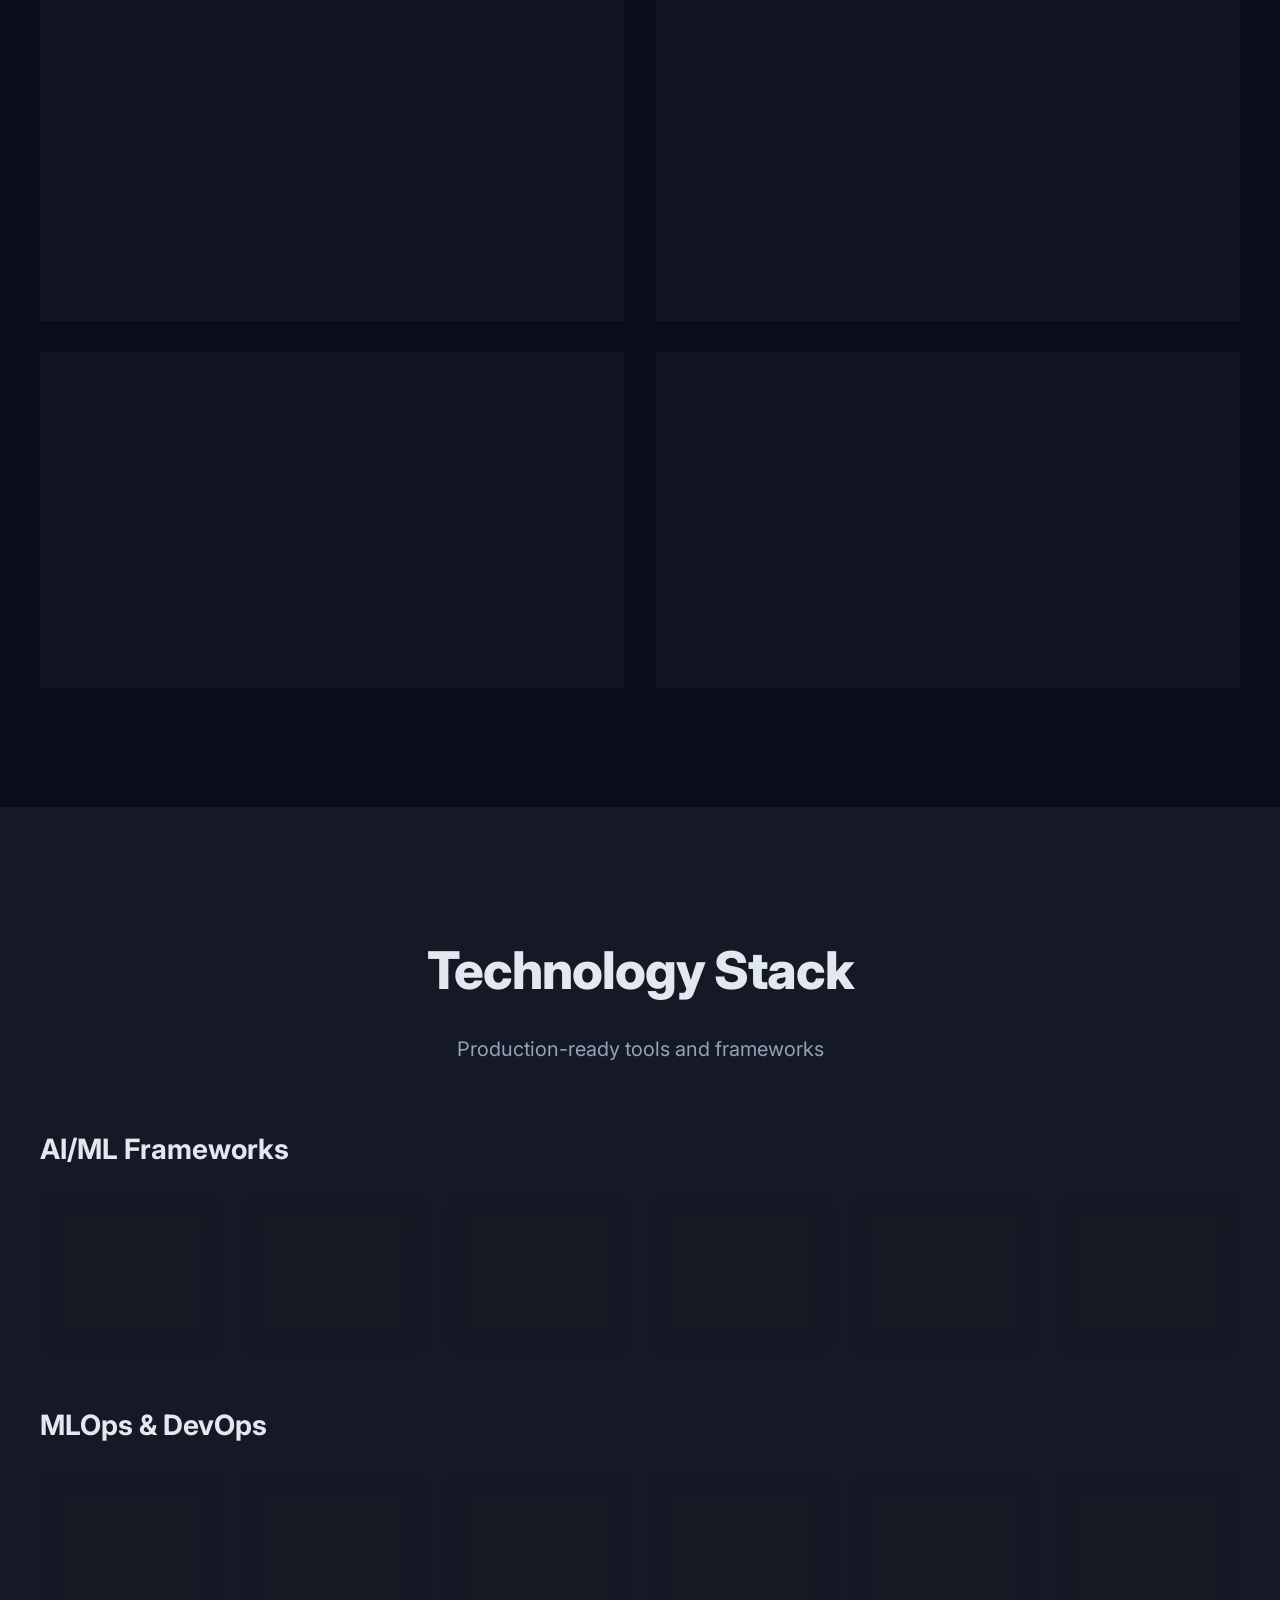
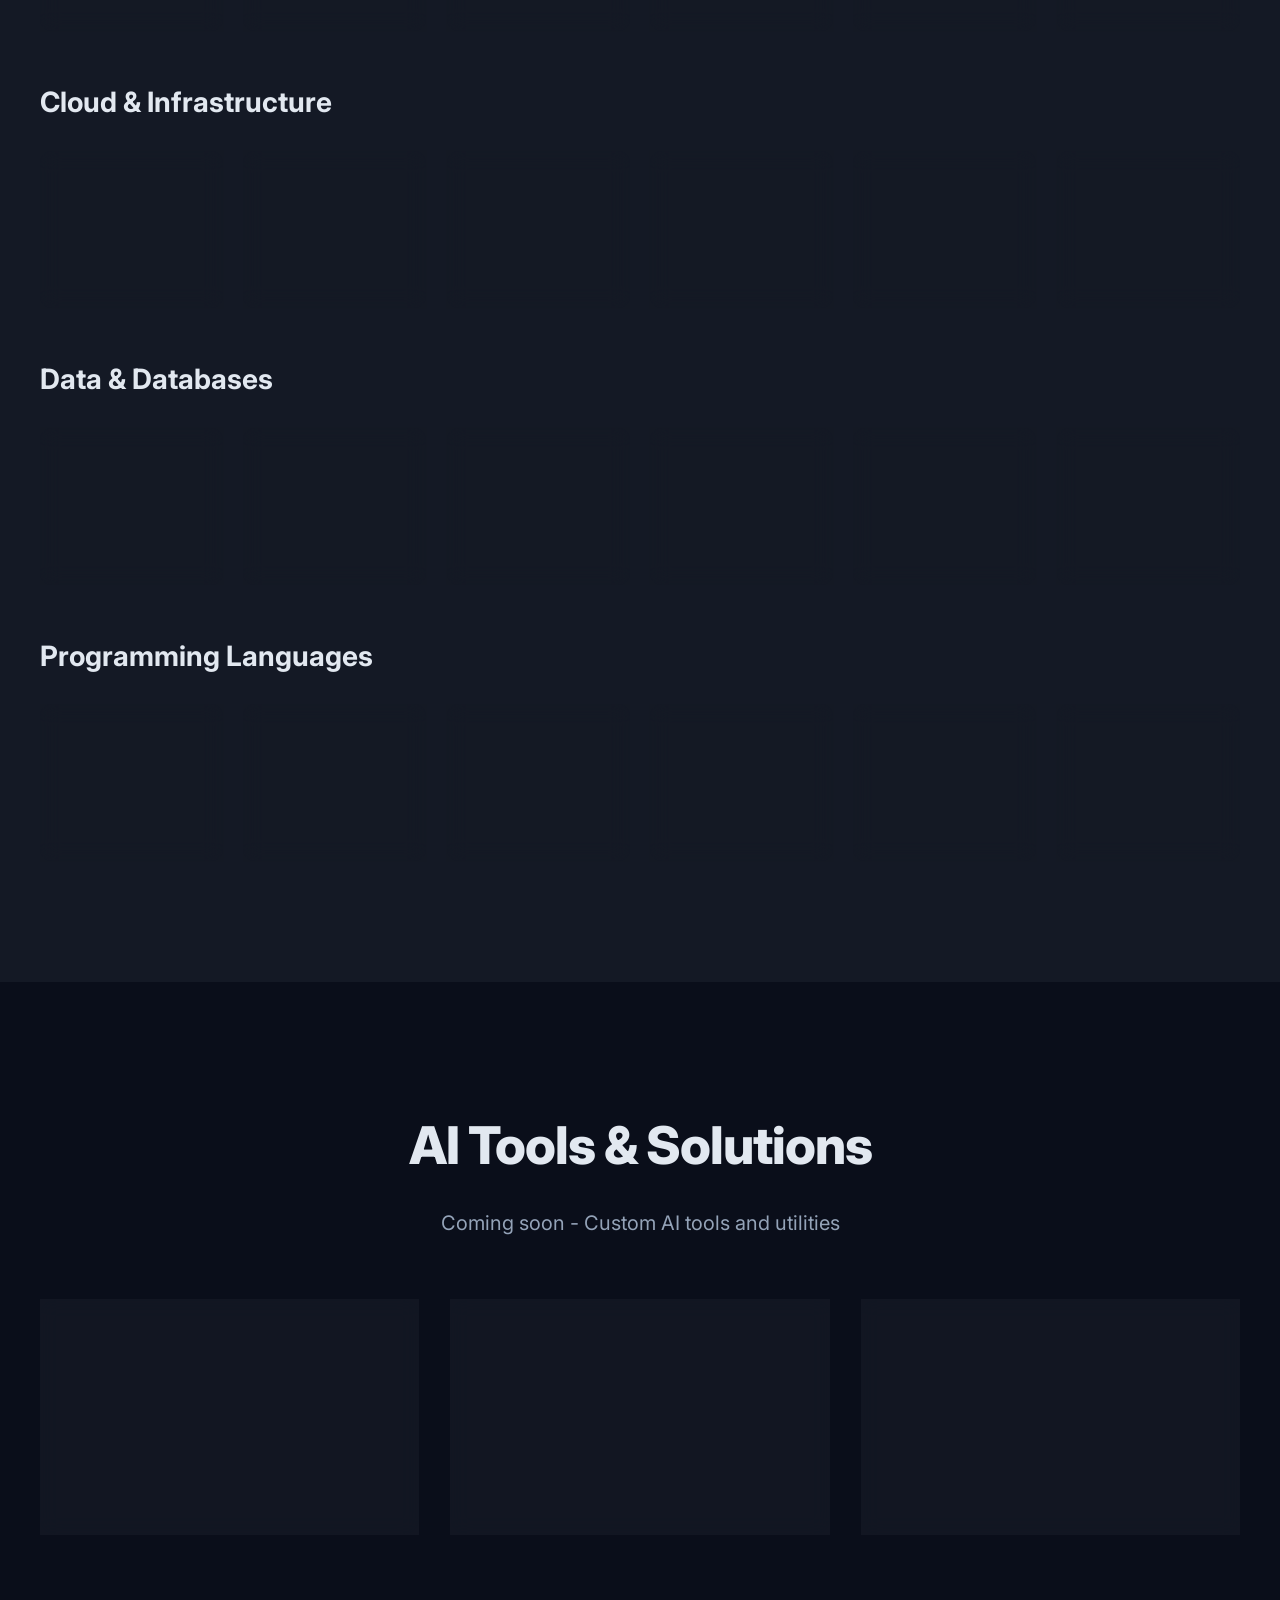
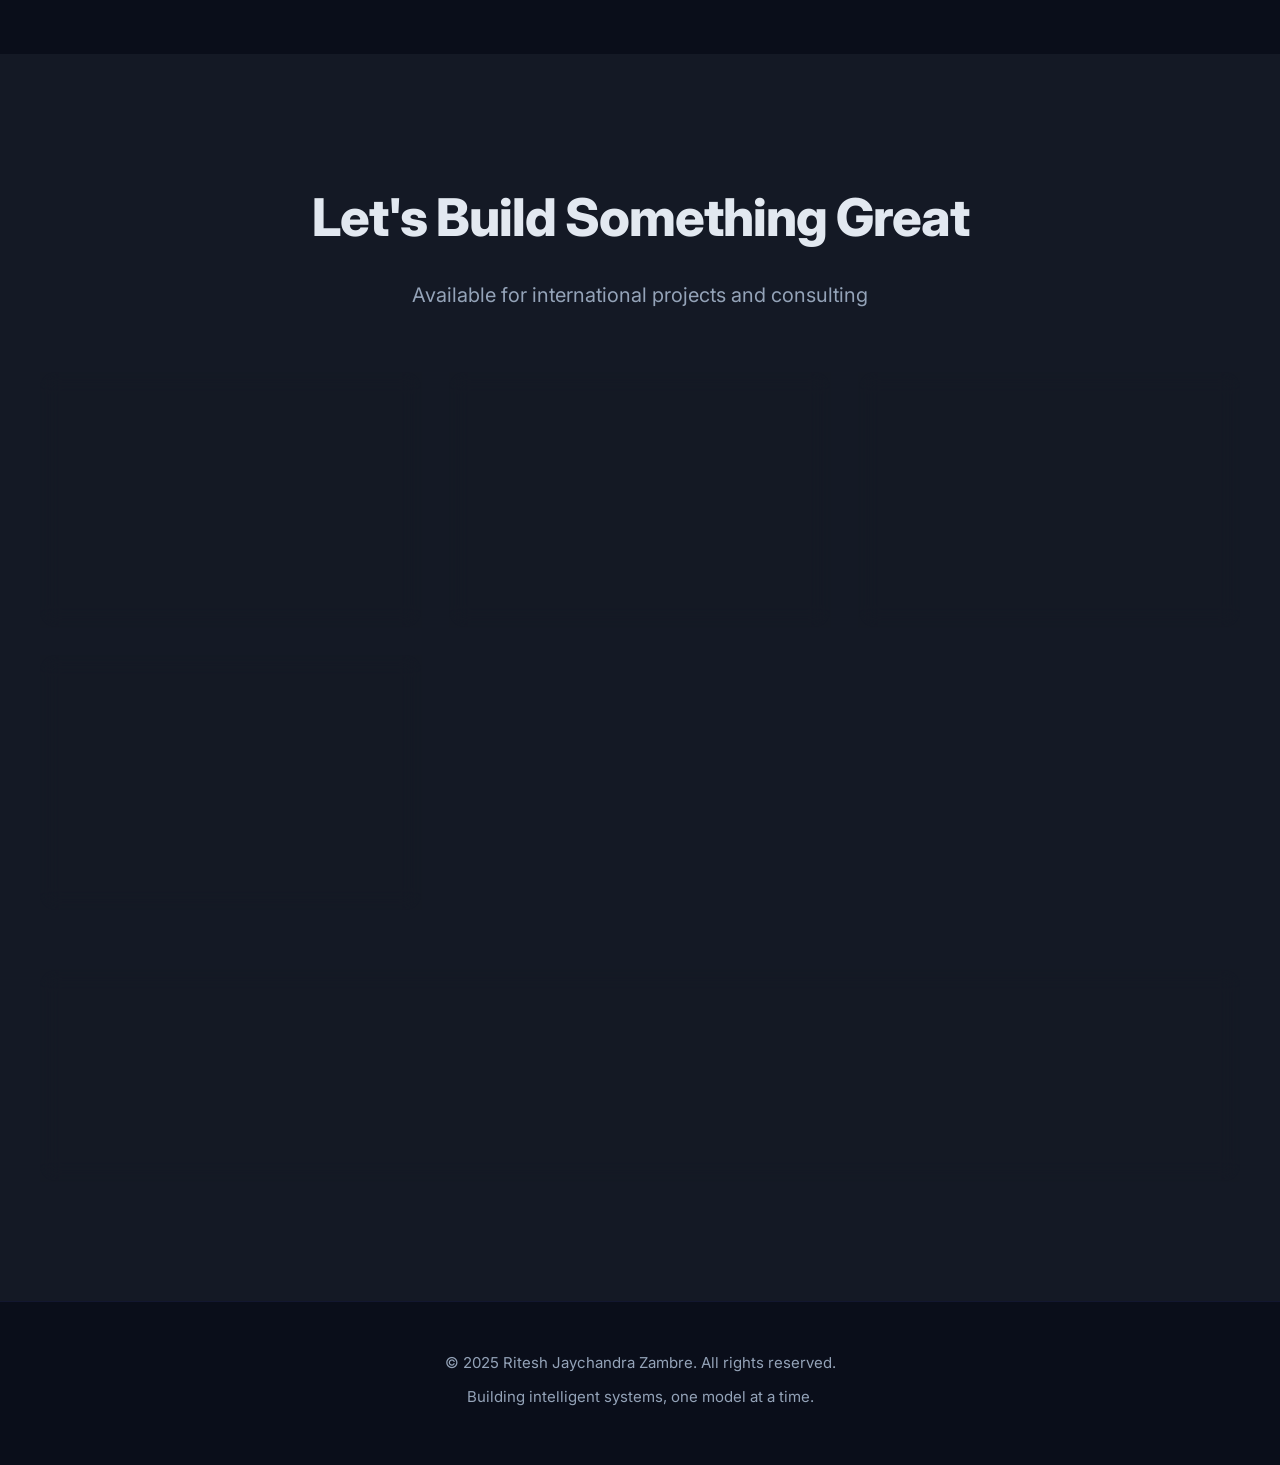
==== commit c2812221: "Add files via upload" ====
--- a/index.html
+++ b/index.html
@@ -71,7 +71,7 @@
                 </div>
                 <div class="hero-cta">
                     <a href="#contact" class="btn btn-primary" data-translate="hero_cta_contact">Get In Touch</a>
-                    <a href="assets/Ritesh_Zambre_Resume.pdf" download class="btn btn-secondary" data-translate="hero_cta_resume">Download Resume</a>
+                    <a href="assets/Ritesh_Zambre_Resume.pdf" download="Ritesh_Zambre_Resume.pdf" class="btn btn-secondary" data-translate="hero_cta_resume">Download Resume</a>
                 </div>
             </div>
         </div>
@@ -397,7 +397,7 @@
                             </svg>
                         </div>
                         <h3 data-translate="contact_email_title">Email</h3>
-                        <a href="mailto:riteshz.aiworks@gmail.com" class="contact-link">riteshz.aiworks@gmail.com</a>
+                        <a href="/cdn-cgi/l/email-protection#ddafb4a9b8aeb5f3a7bcb0bfafb89db8b0bcb4b1f3beb2b0" class="contact-link"><span class="__cf_email__" data-cfemail="03716a7766706b2d79626e61716643666e626a6f2d606c6e">[email&#160;protected]</span></a>
                         <p class="contact-note" data-translate="contact_email_note">Preferred for detailed inquiries</p>
                     </div>
 
@@ -408,7 +408,7 @@
                             </svg>
                         </div>
                         <h3 data-translate="contact_whatsapp_title">WhatsApp</h3>
-                        <a href="https://wa.me/917028224490" class="contact-link" target="_blank">+91 70282 24490</a>
+                        <a href="https://wa.me/919876543210" class="contact-link" target="_blank">+91 98765 43210</a>
                         <p class="contact-note" data-translate="contact_whatsapp_note">Quick responses</p>
                     </div>
 
@@ -421,7 +421,7 @@
                             </svg>
                         </div>
                         <h3 data-translate="contact_linkedin_title">LinkedIn</h3>
-                        <a href="https://linkedin.com/in/riteshz/" class="contact-link" target="_blank">linkedin.com/in/riteshz/</a>
+                        <a href="https://linkedin.com/in/riteshzambre" class="contact-link" target="_blank">linkedin.com/in/riteshzambre</a>
                         <p class="contact-note" data-translate="contact_linkedin_note">Professional network</p>
                     </div>
 
@@ -440,7 +440,7 @@
                 <div class="contact-cta">
                     <h3 data-translate="contact_cta_title">Download Professional Documents</h3>
                     <div class="document-links">
-                        <a href="assets/Ritesh_Zambre_Resume.pdf" download class="doc-link">
+                        <a href="assets/Ritesh_Zambre_Resume.pdf" download="Ritesh_Zambre_Resume.pdf" class="doc-link">
                             <svg width="24" height="24" viewBox="0 0 24 24" fill="none" stroke="currentColor" stroke-width="2">
                                 <path d="M14 2H6a2 2 0 0 0-2 2v16a2 2 0 0 0 2 2h12a2 2 0 0 0 2-2V8z"/>
                                 <polyline points="14 2 14 8 20 8"/>
@@ -449,7 +449,7 @@
                             </svg>
                             <span data-translate="contact_resume">Resume</span>
                         </a>
-                        <a href="assets/Ritesh_Zambre_Cover_Letter.pdf" download class="doc-link">
+                        <a href="assets/Ritesh_Zambre_Cover_Letter.pdf" download="Ritesh_Zambre_Cover_Letter.pdf" class="doc-link">
                             <svg width="24" height="24" viewBox="0 0 24 24" fill="none" stroke="currentColor" stroke-width="2">
                                 <path d="M14 2H6a2 2 0 0 0-2 2v16a2 2 0 0 0 2 2h12a2 2 0 0 0 2-2V8z"/>
                                 <polyline points="14 2 14 8 20 8"/>
@@ -468,7 +468,7 @@
     <footer class="footer">
         <div class="container">
             <div class="footer-content">
-                <p data-translate="footer_text">&copy; 2026 Ritesh Jaychandra Zambre. All rights reserved.</p>
+                <p data-translate="footer_text">&copy; 2025 Ritesh Jaychandra Zambre. All rights reserved.</p>
                 <p class="footer-subtitle" data-translate="footer_subtitle">Building intelligent systems, one model at a time.</p>
             </div>
         </div>
@@ -477,10 +477,4 @@
     <!-- Floating Contact Button -->
     <a href="#contact" class="floating-btn" title="Contact Me">
         <svg width="24" height="24" viewBox="0 0 24 24" fill="none" stroke="currentColor" stroke-width="2">
-            <path d="M21 15a2 2 0 0 1-2 2H7l-4 4V5a2 2 0 0 1 2-2h14a2 2 0 0 1 2 2z"/>
-        </svg>
-    </a>
-
-    <script src="script.js"></script>
-</body>
-</html>
+            <path d="M
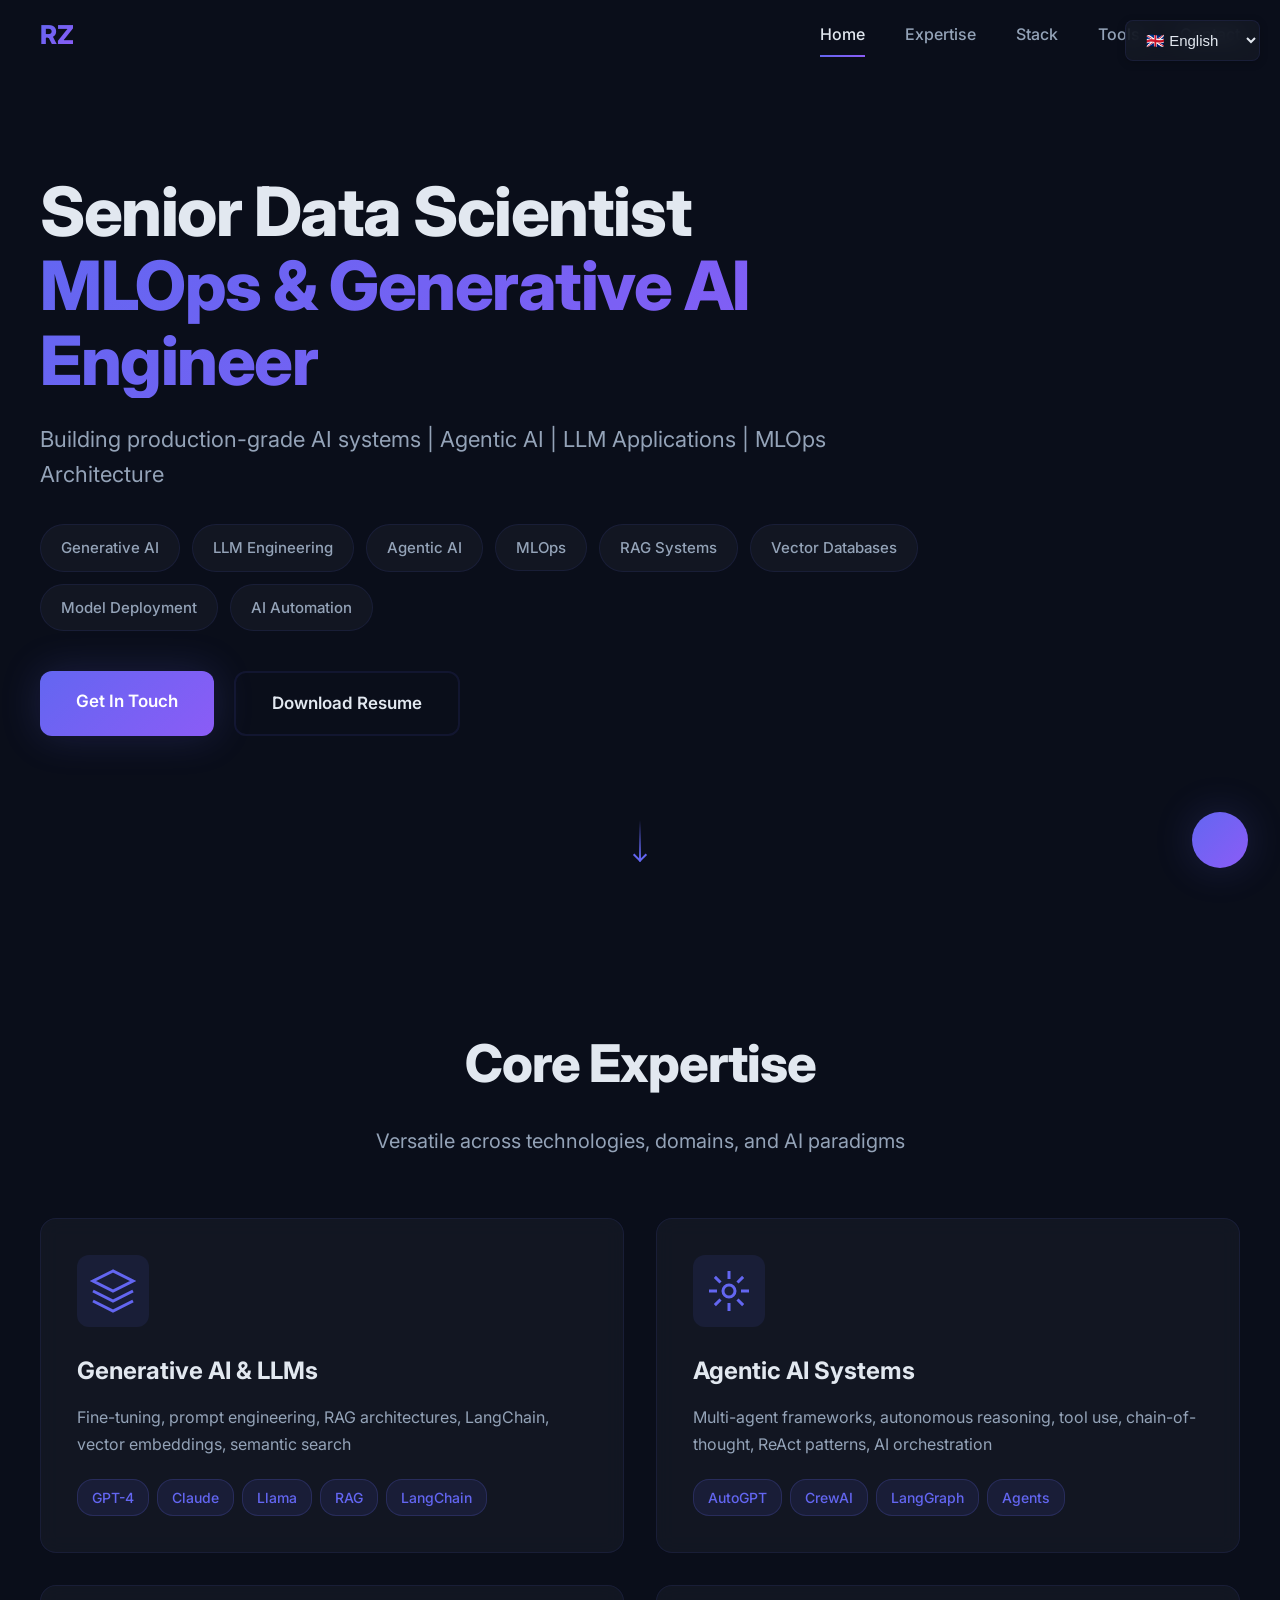
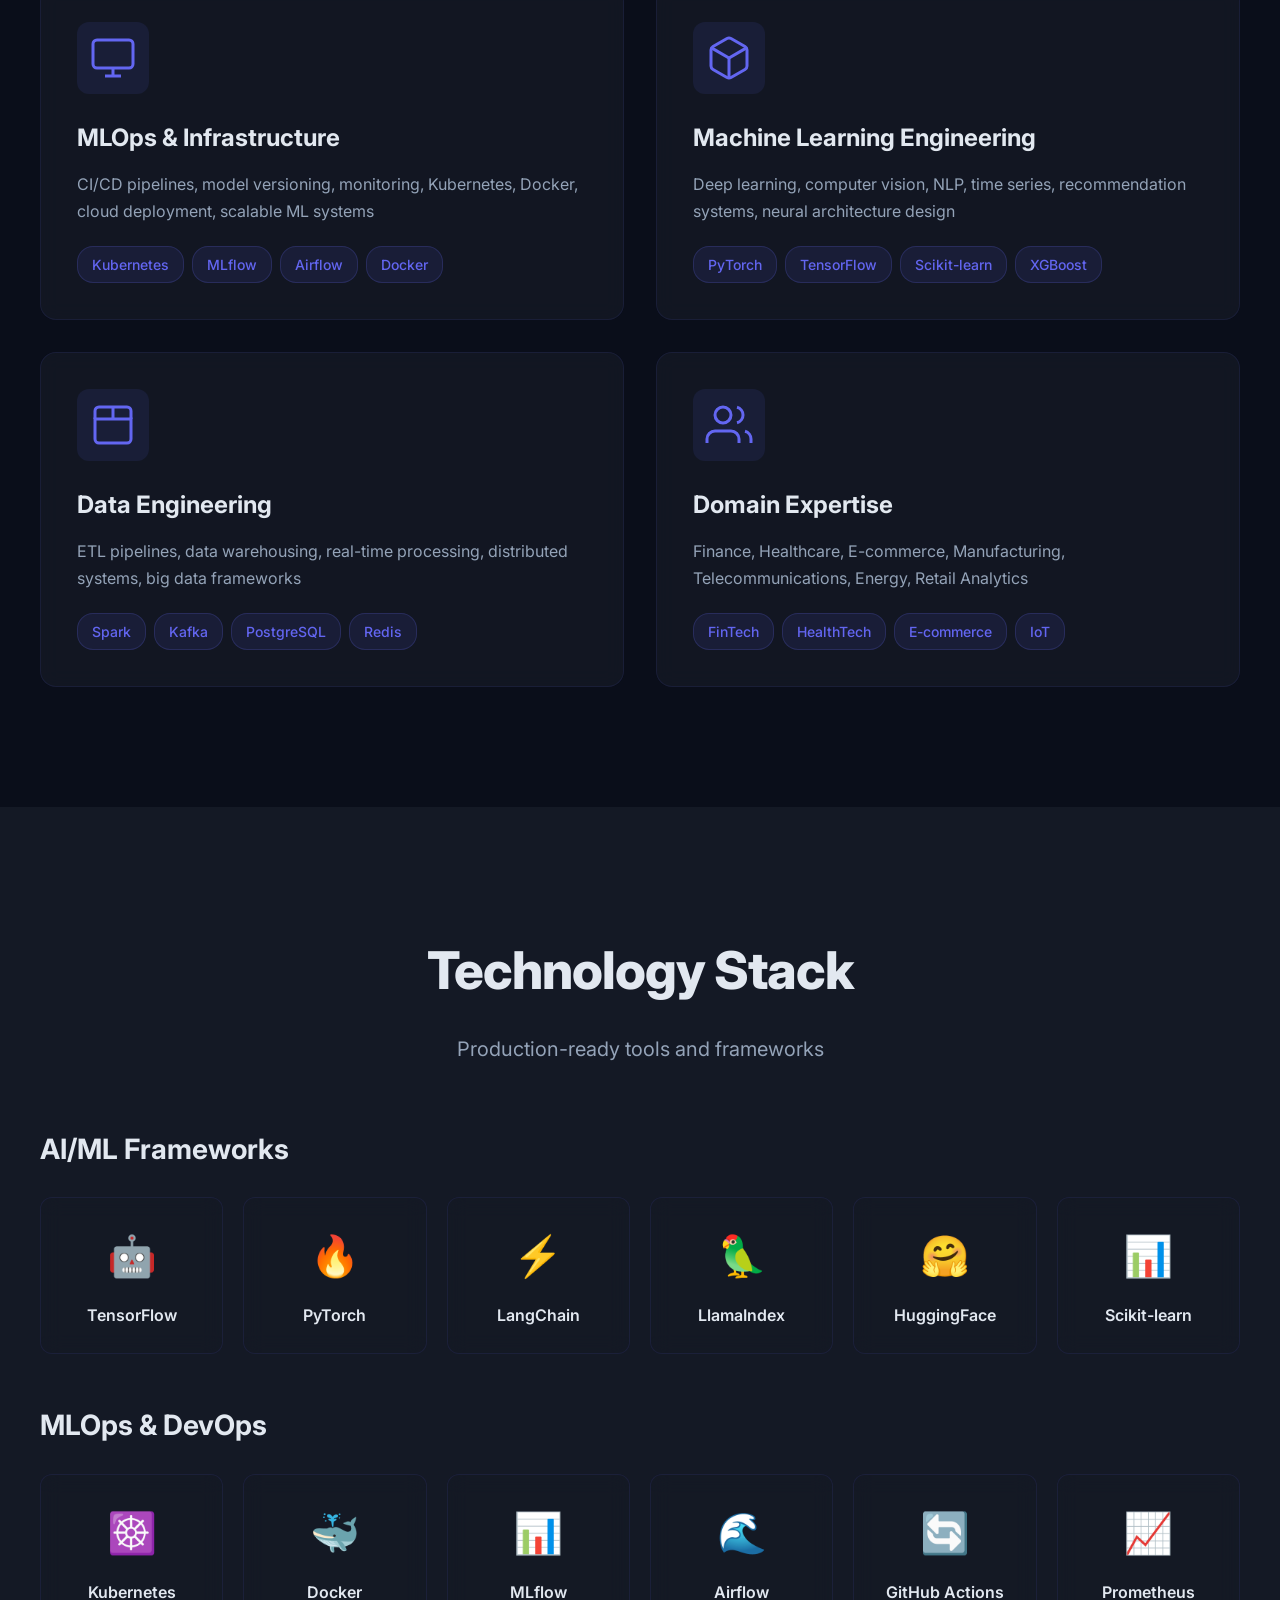
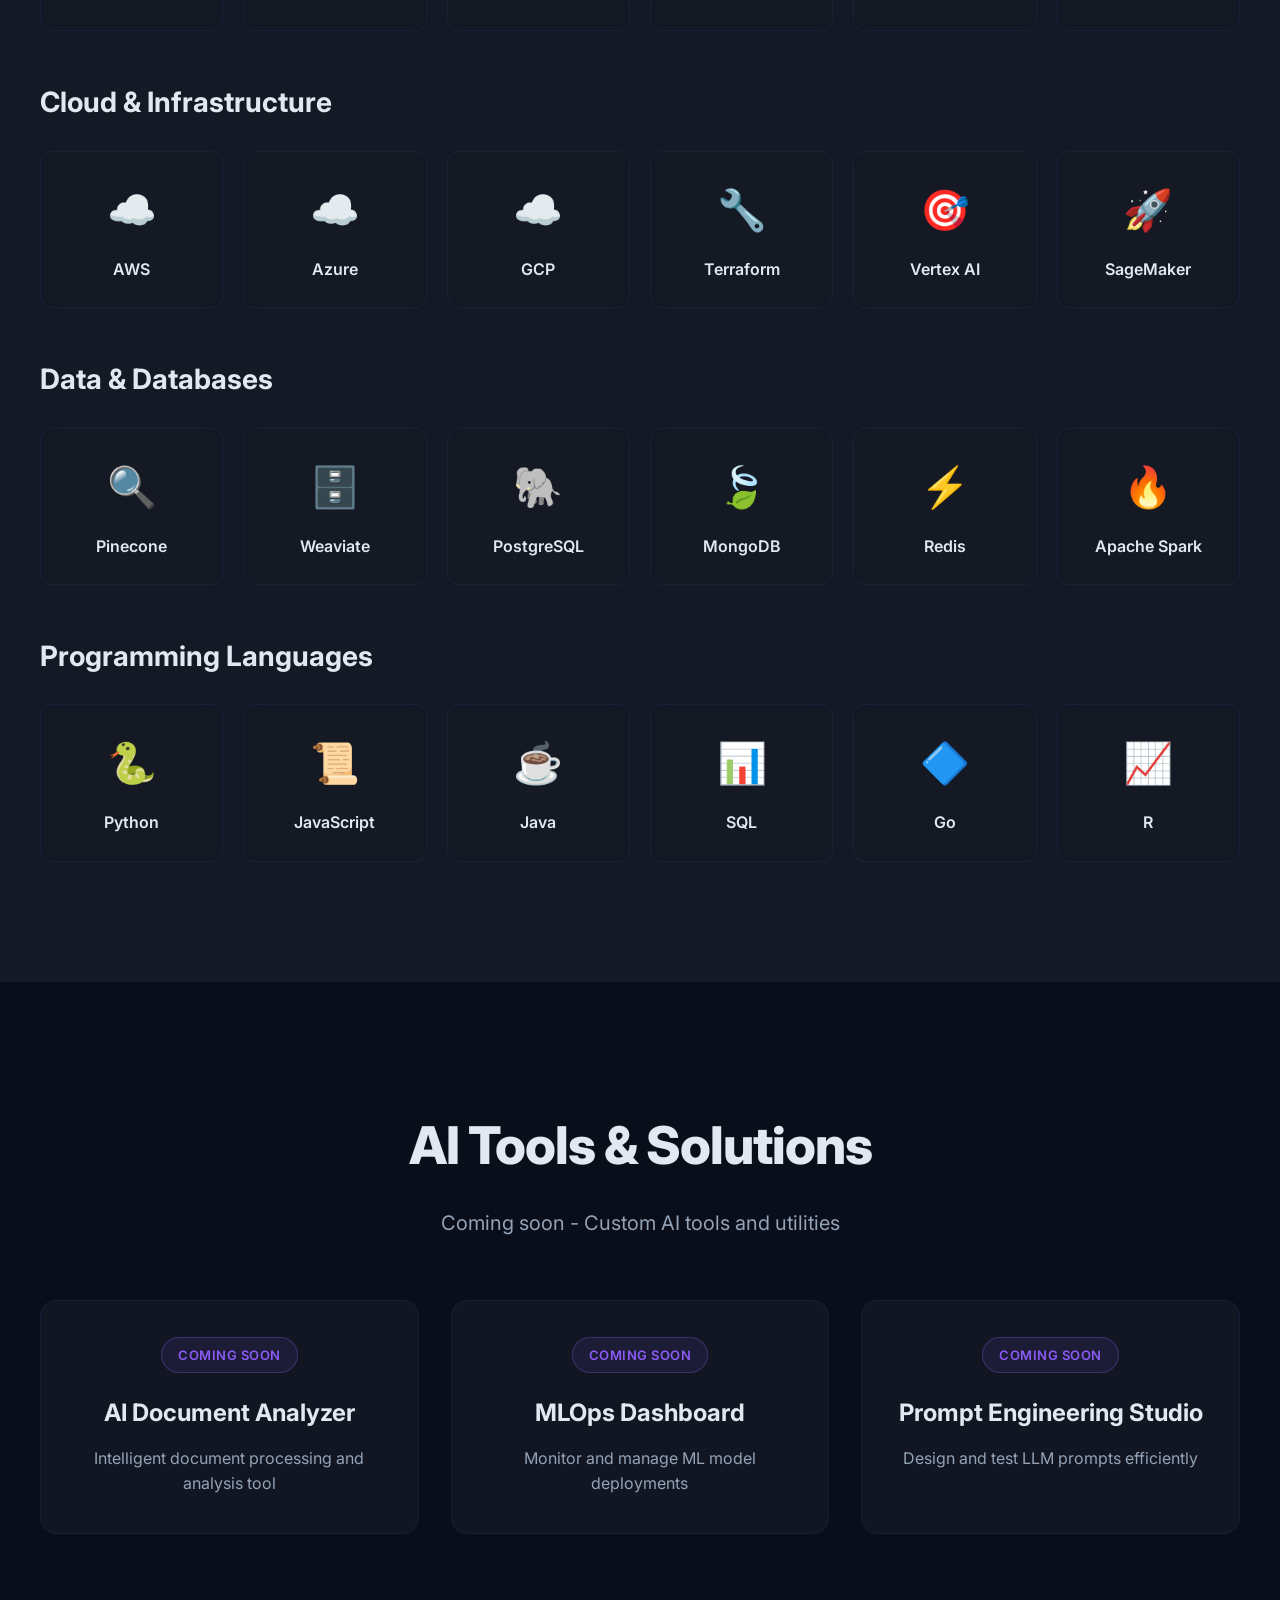
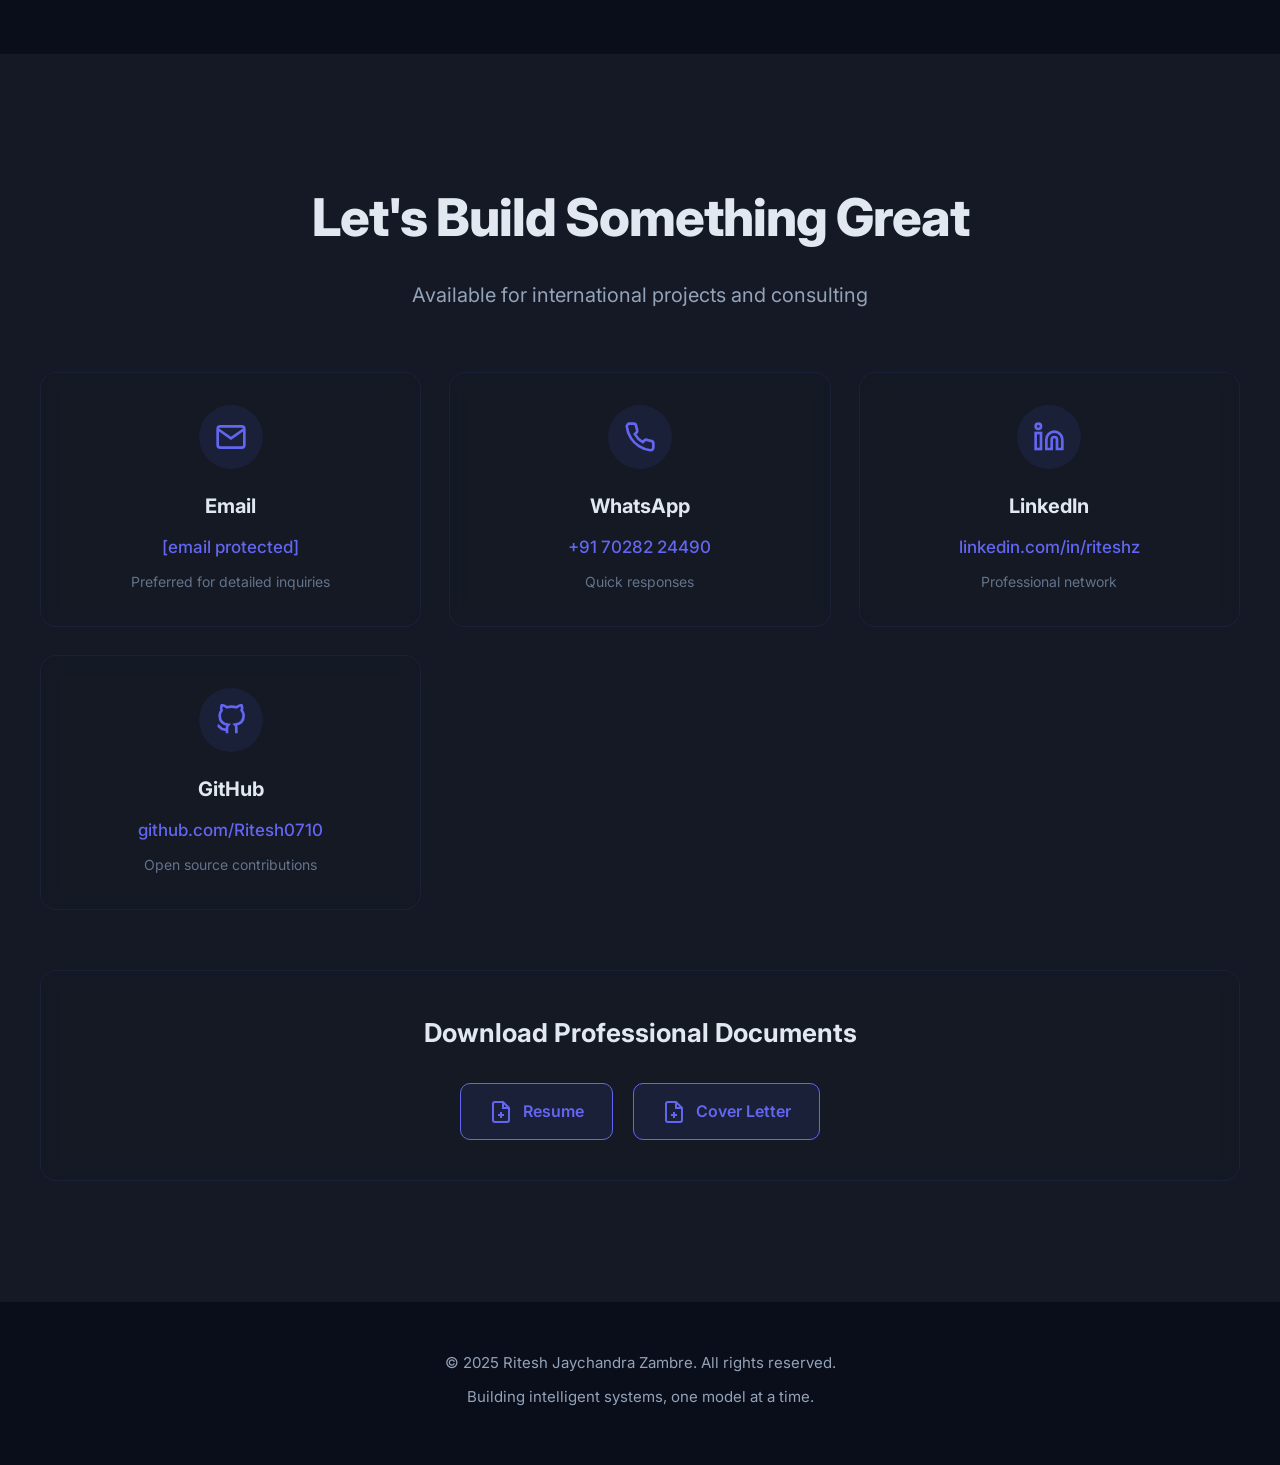
==== commit a94bdd30: "Update contact links in index.html" ====
--- a/index.html
+++ b/index.html
@@ -408,7 +408,7 @@
                             </svg>
                         </div>
                         <h3 data-translate="contact_whatsapp_title">WhatsApp</h3>
-                        <a href="https://wa.me/919876543210" class="contact-link" target="_blank">+91 98765 43210</a>
+                        <a href="https://wa.me/917028224490" class="contact-link" target="_blank">+91 70282 24490</a>
                         <p class="contact-note" data-translate="contact_whatsapp_note">Quick responses</p>
                     </div>
 
@@ -421,7 +421,7 @@
                             </svg>
                         </div>
                         <h3 data-translate="contact_linkedin_title">LinkedIn</h3>
-                        <a href="https://linkedin.com/in/riteshzambre" class="contact-link" target="_blank">linkedin.com/in/riteshzambre</a>
+                        <a href="https://linkedin.com/in/riteshz" class="contact-link" target="_blank">linkedin.com/in/riteshz</a>
                         <p class="contact-note" data-translate="contact_linkedin_note">Professional network</p>
                     </div>
 
@@ -432,7 +432,7 @@
                             </svg>
                         </div>
                         <h3 data-translate="contact_github_title">GitHub</h3>
-                        <a href="https://github.com/riteshzambre" class="contact-link" target="_blank">github.com/riteshzambre</a>
+                        <a href="https://github.com/Ritesh0710" class="contact-link" target="_blank">github.com/Ritesh0710</a>
                         <p class="contact-note" data-translate="contact_github_note">Open source contributions</p>
                     </div>
                 </div>
@@ -477,4 +477,4 @@
     <!-- Floating Contact Button -->
     <a href="#contact" class="floating-btn" title="Contact Me">
         <svg width="24" height="24" viewBox="0 0 24 24" fill="none" stroke="currentColor" stroke-width="2">
-            <path d="M+            <path d="M
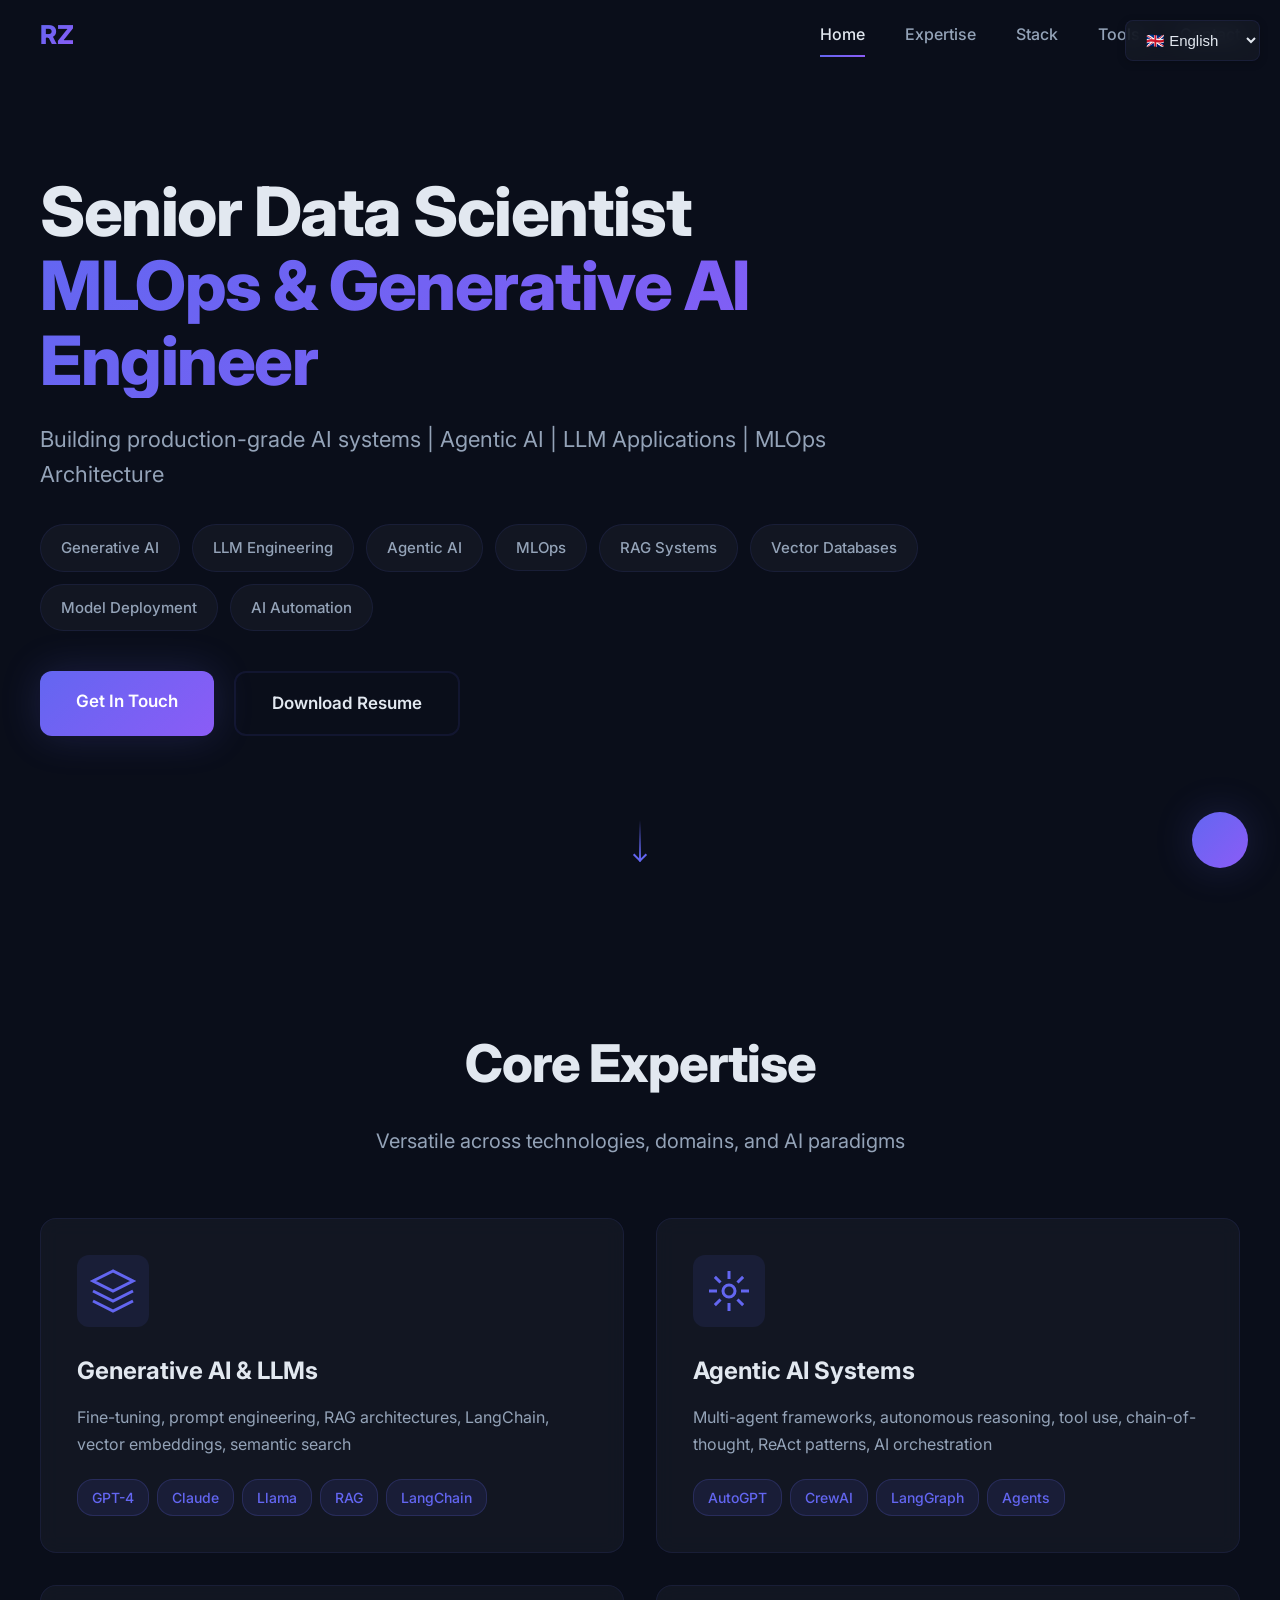
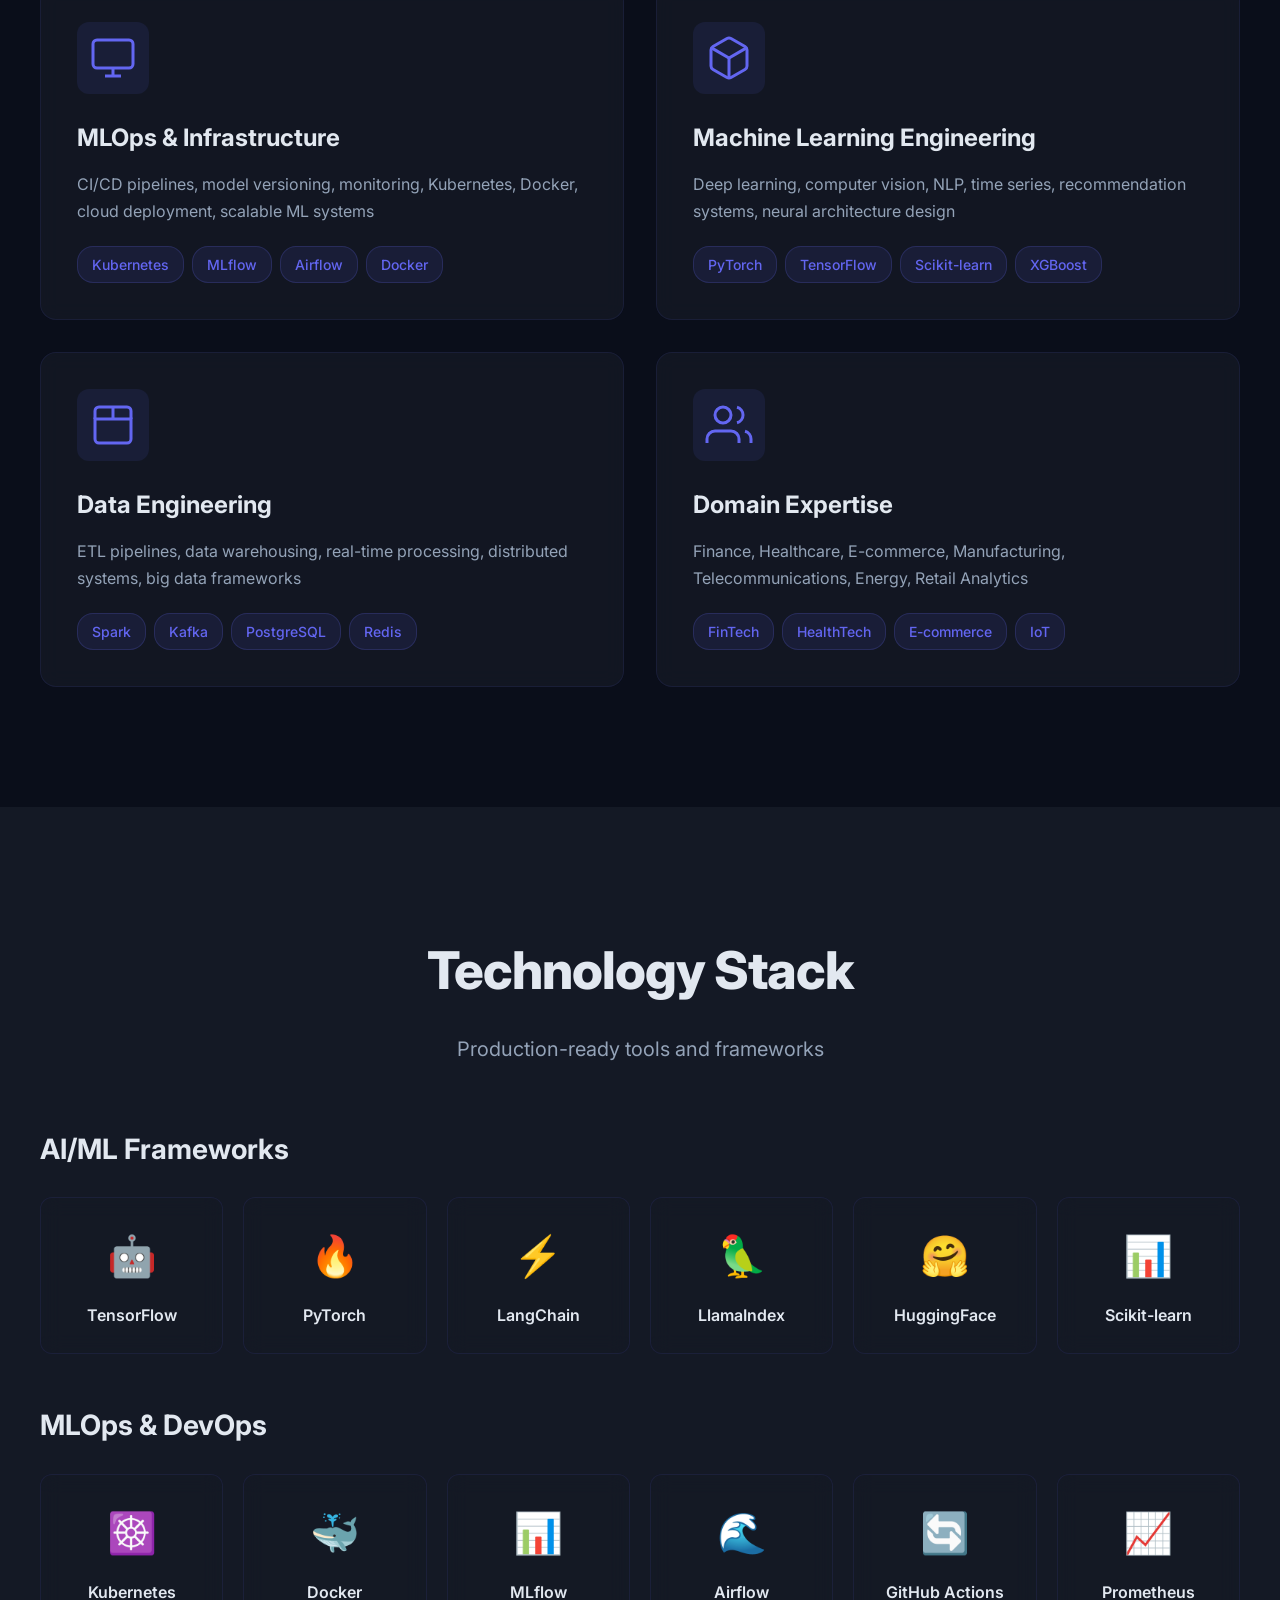
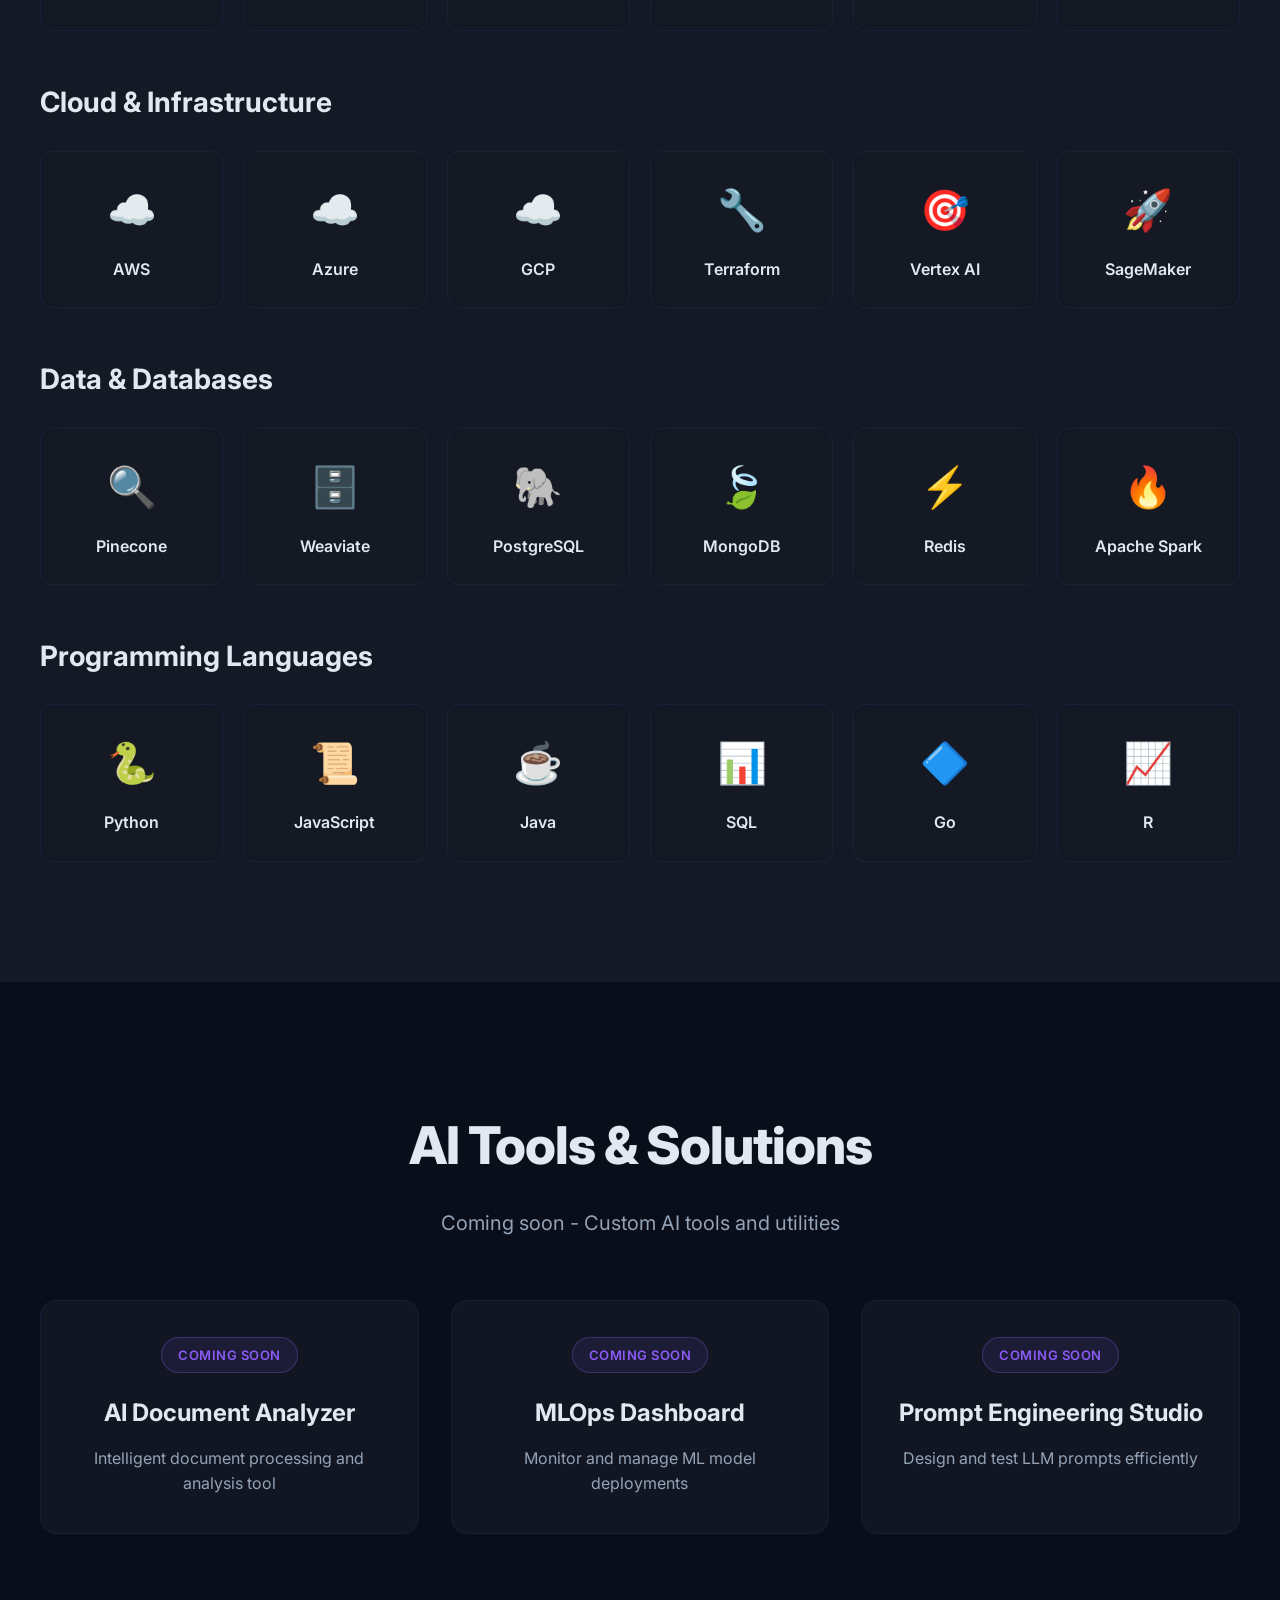
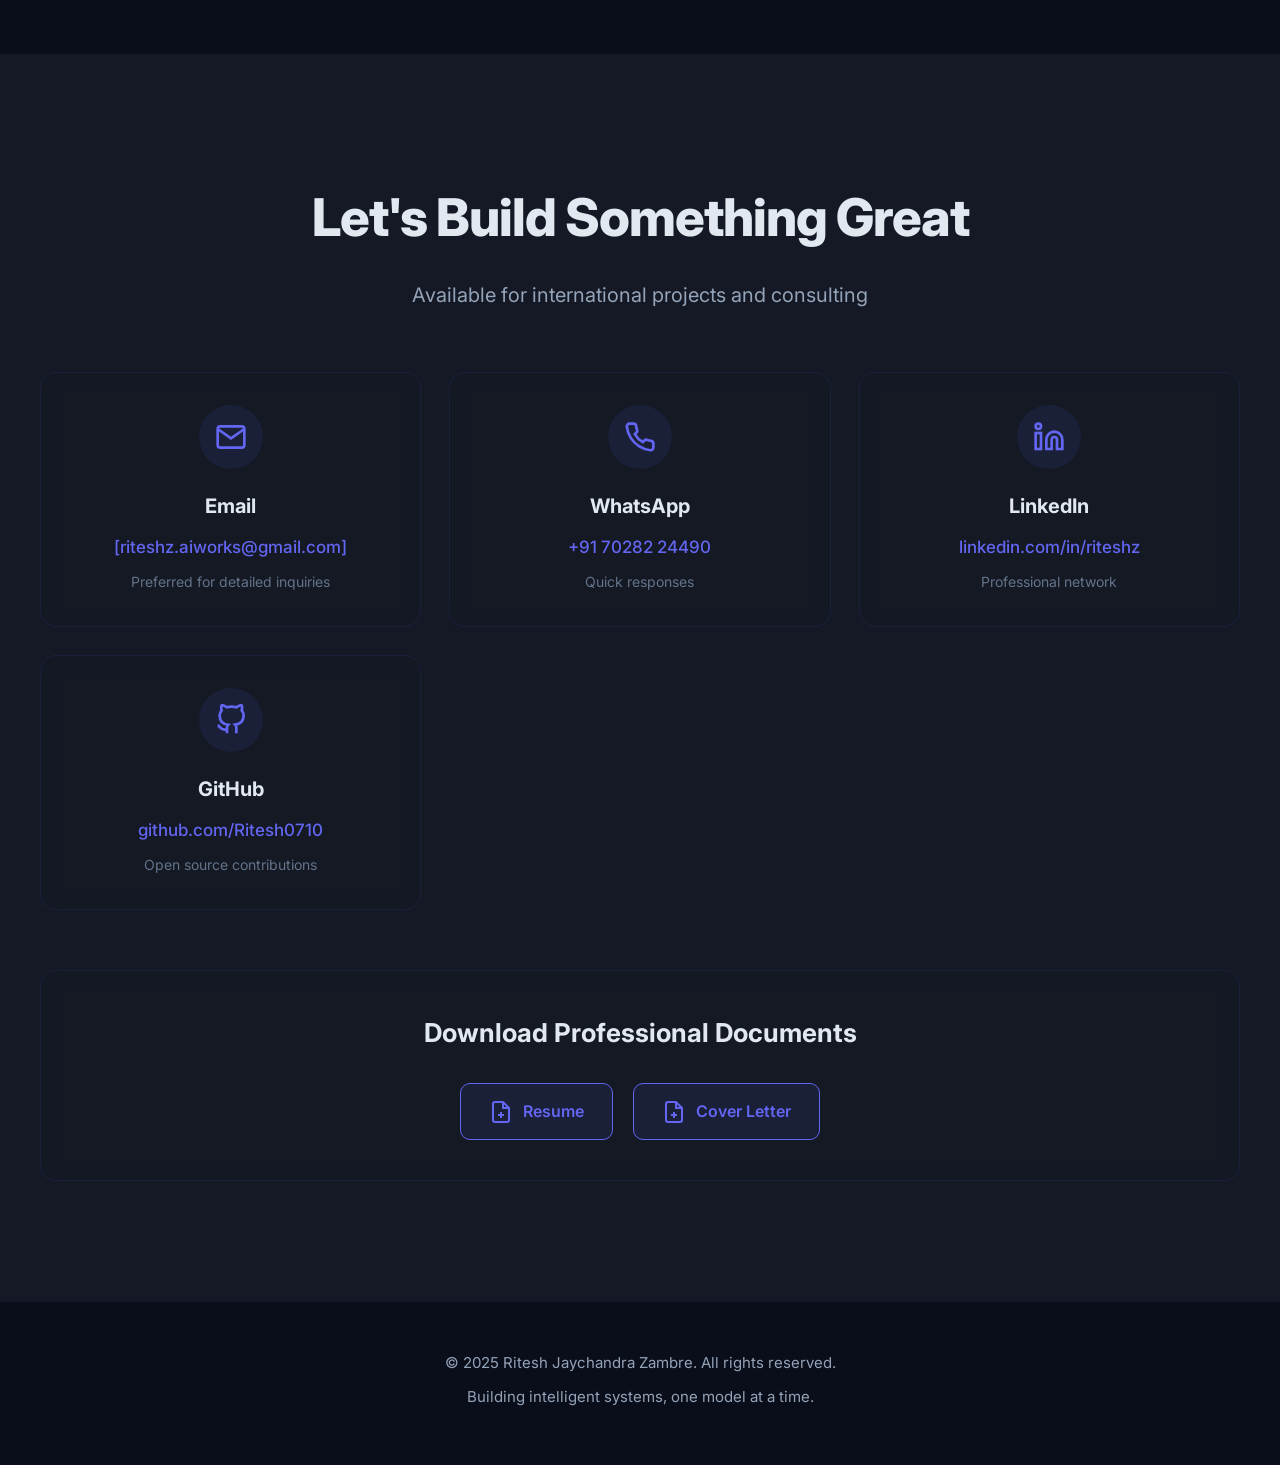
==== commit 5ddb4c87: "Update index.html" ====
--- a/index.html
+++ b/index.html
@@ -397,7 +397,7 @@
                             </svg>
                         </div>
                         <h3 data-translate="contact_email_title">Email</h3>
-                        <a href="/cdn-cgi/l/email-protection#ddafb4a9b8aeb5f3a7bcb0bfafb89db8b0bcb4b1f3beb2b0" class="contact-link"><span class="__cf_email__" data-cfemail="03716a7766706b2d79626e61716643666e626a6f2d606c6e">[email&#160;protected]</span></a>
+                        <a href="/cdn-cgi/l/email-protection#ddafb4a9b8aeb5f3a7bcb0bfafb89db8b0bcb4b1f3beb2b0" class="contact-link"><span class="__cf_email__" data-cfemail="03716a7766706b2d79626e61716643666e626a6f2d606c6e">[riteshz.aiworks@gmail.com]</span></a>
                         <p class="contact-note" data-translate="contact_email_note">Preferred for detailed inquiries</p>
                     </div>
 
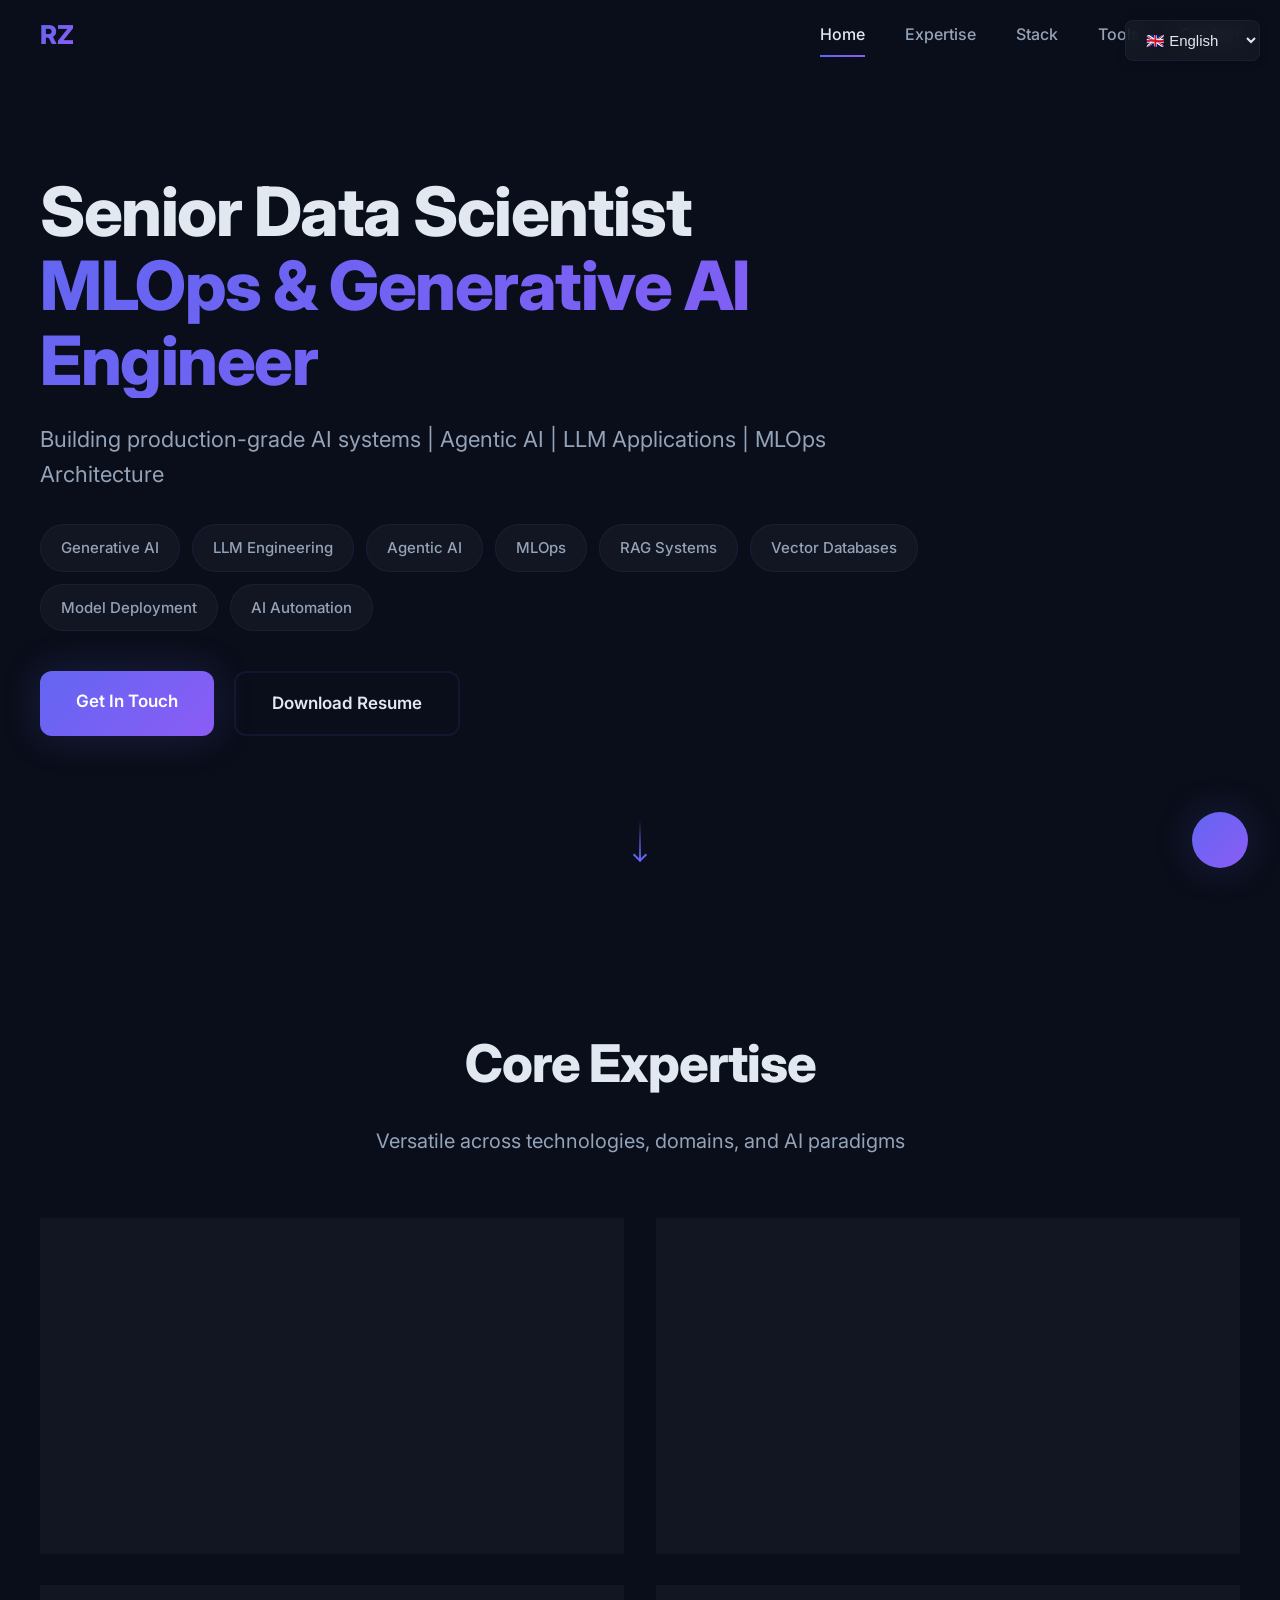
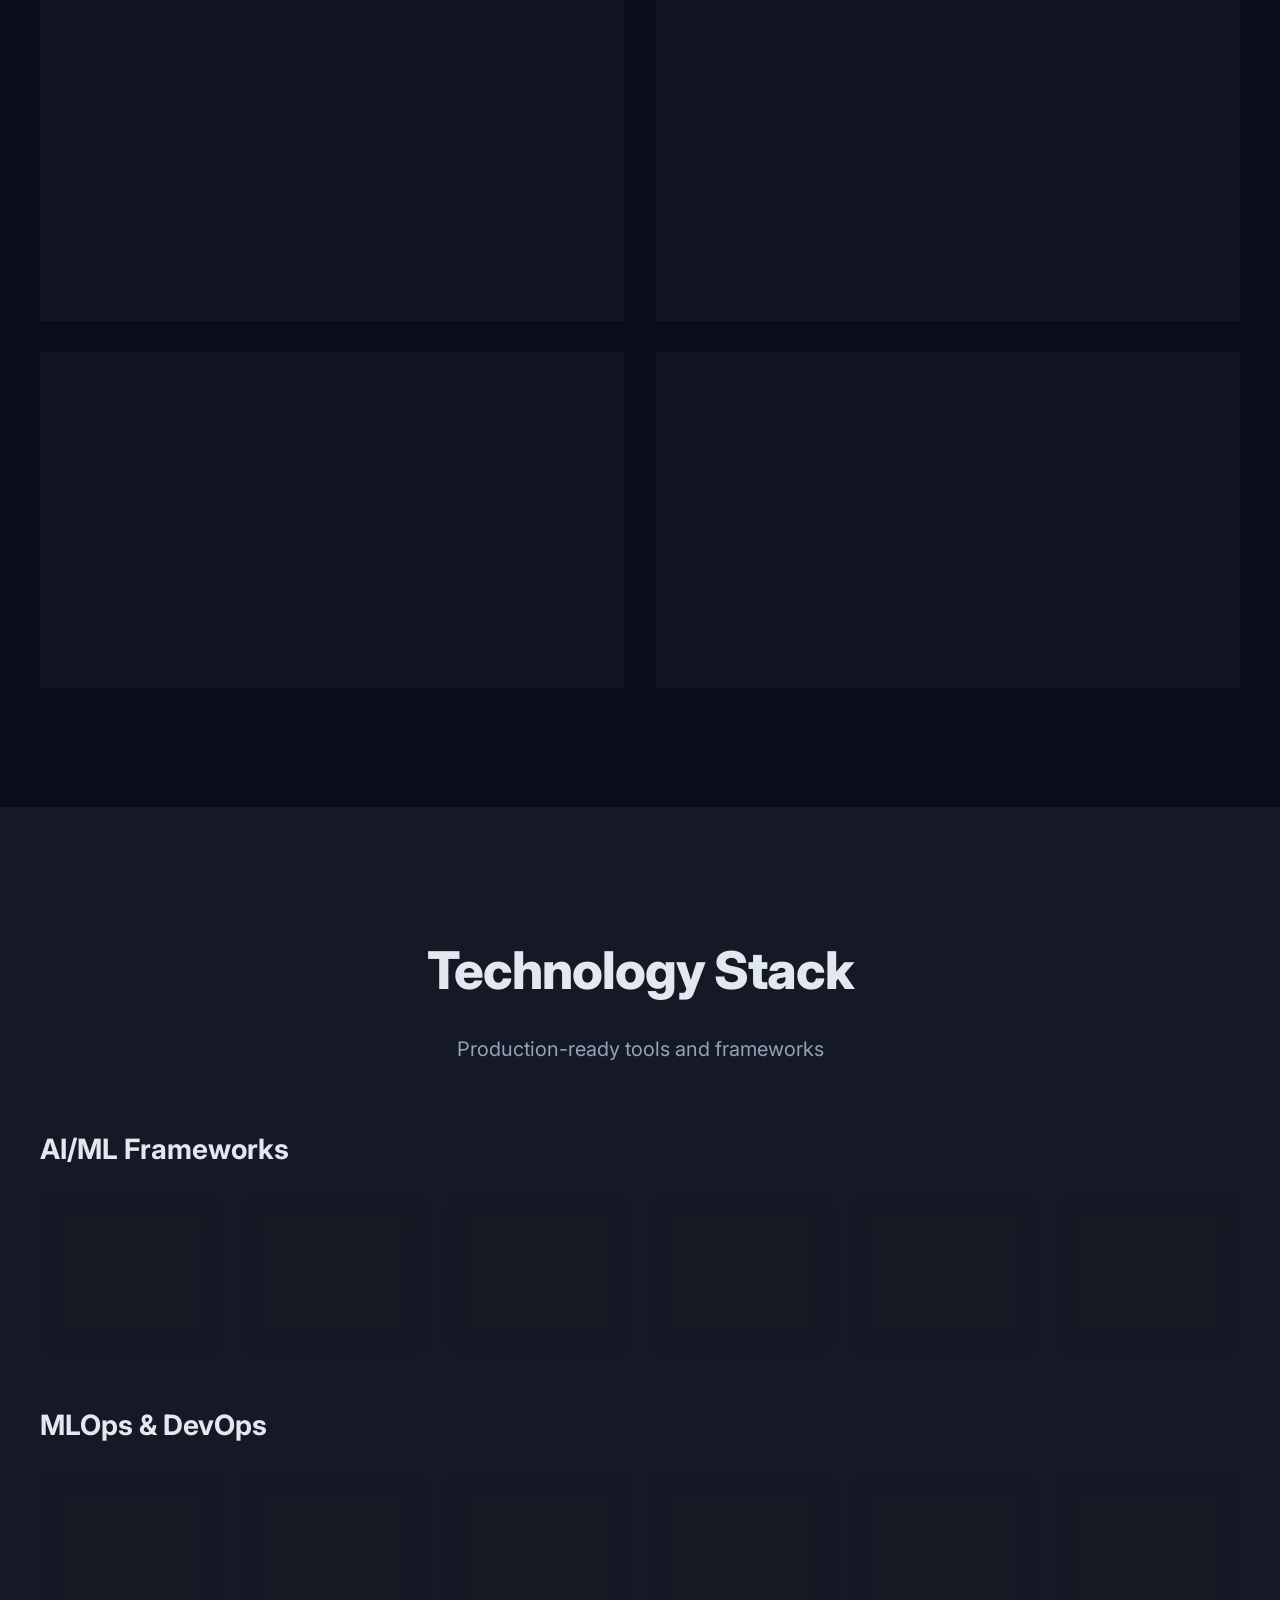
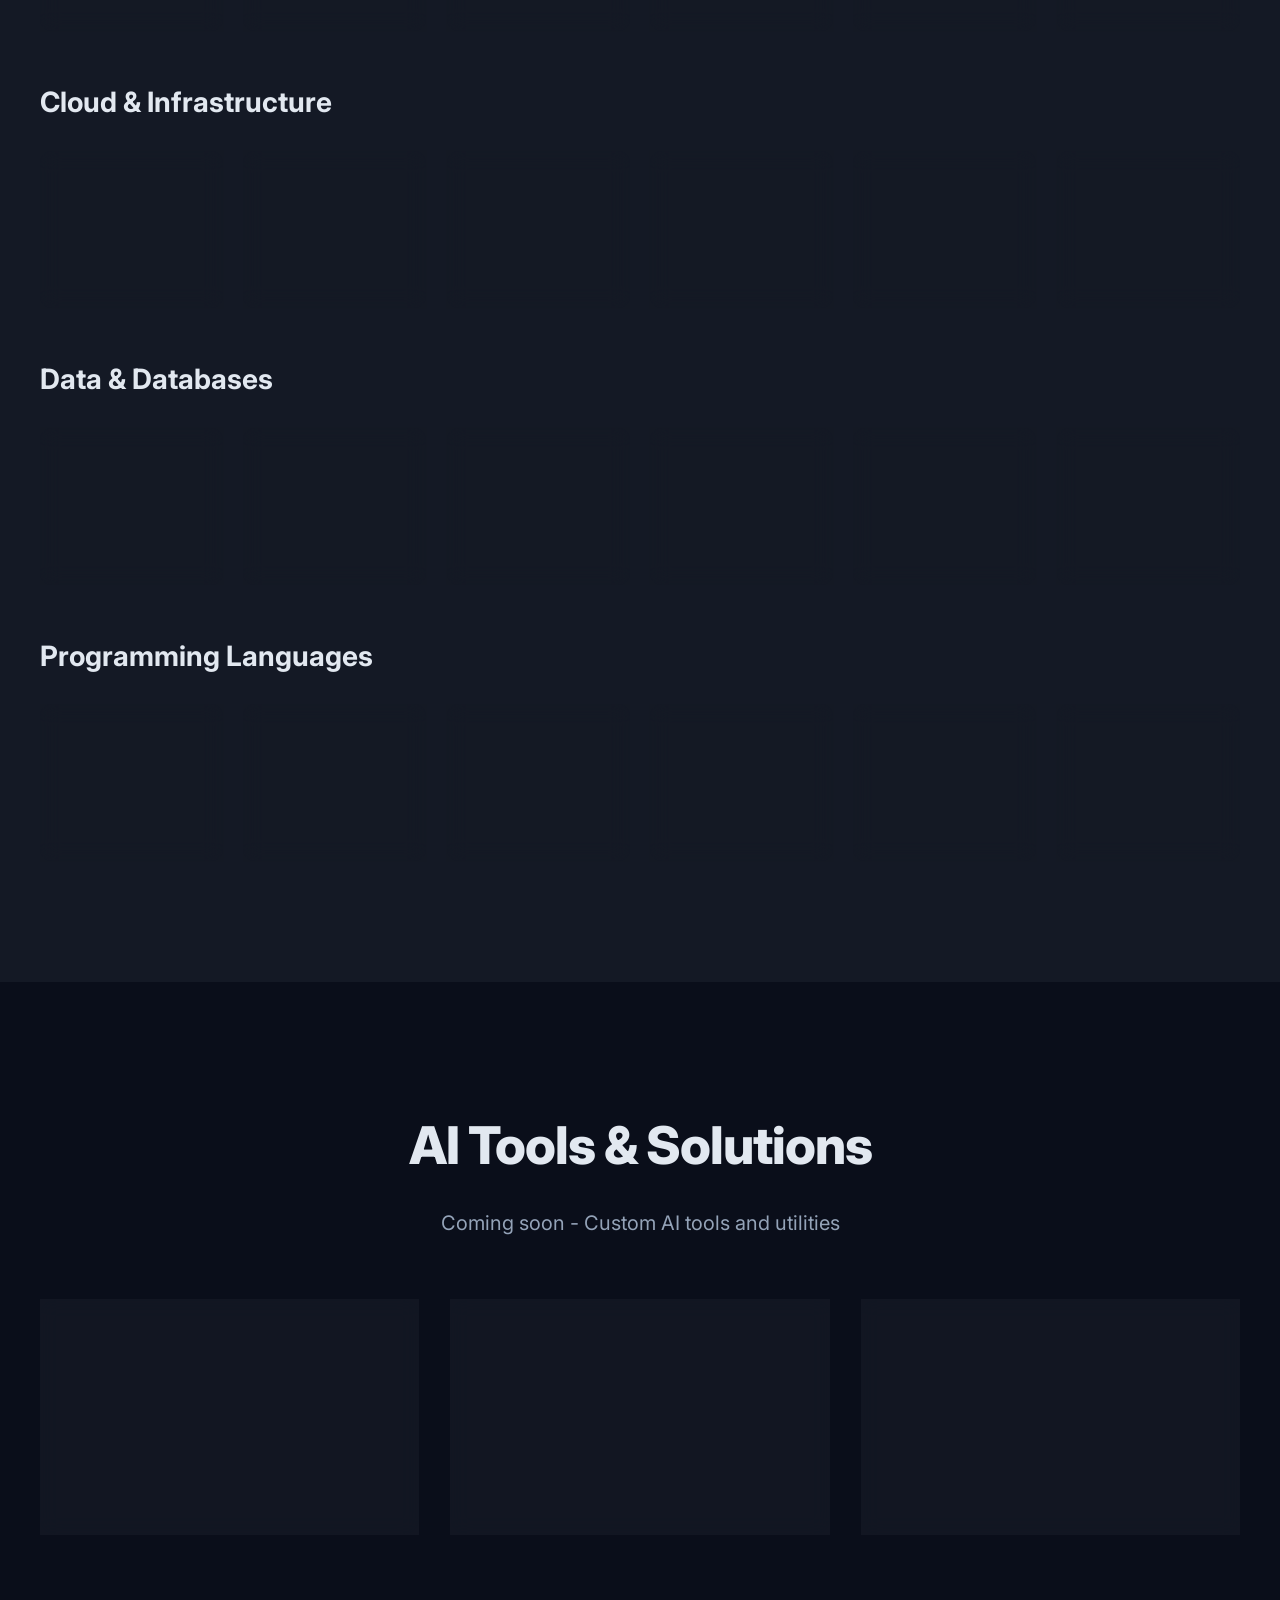
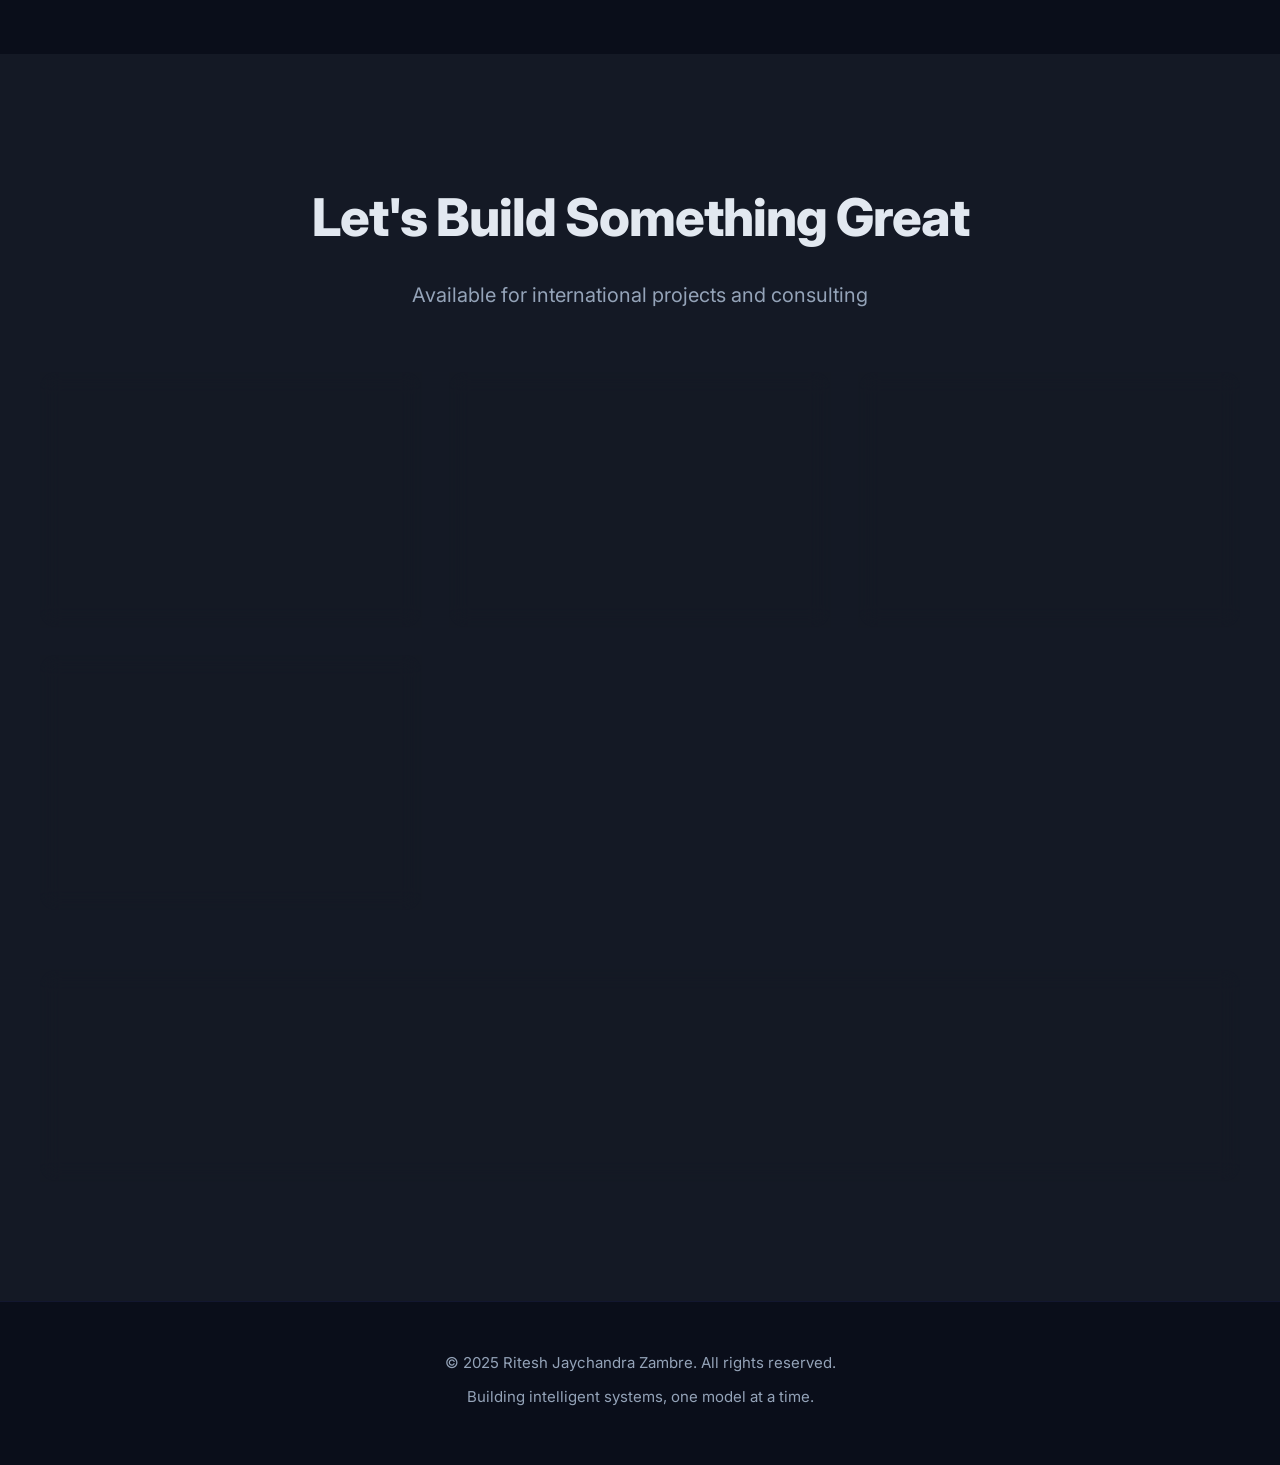
==== commit a1383fa6: "Fix email display in contact section" ====
--- a/index.html
+++ b/index.html
@@ -397,7 +397,7 @@
                             </svg>
                         </div>
                         <h3 data-translate="contact_email_title">Email</h3>
-                        <a href="/cdn-cgi/l/email-protection#ddafb4a9b8aeb5f3a7bcb0bfafb89db8b0bcb4b1f3beb2b0" class="contact-link"><span class="__cf_email__" data-cfemail="03716a7766706b2d79626e61716643666e626a6f2d606c6e">[riteshz.aiworks@gmail.com]</span></a>
+                        <a href="/cdn-cgi/l/email-protection#ddafb4a9b8aeb5f3a7bcb0bfafb89db8b0bcb4b1f3beb2b0" class="contact-link"><span class="__cf_email__" data-cfemail="03716a7766706b2d79626e61716643666e626a6f2d606c6e">riteshz.aiworks@gmail.com</span></a>
                         <p class="contact-note" data-translate="contact_email_note">Preferred for detailed inquiries</p>
                     </div>
 
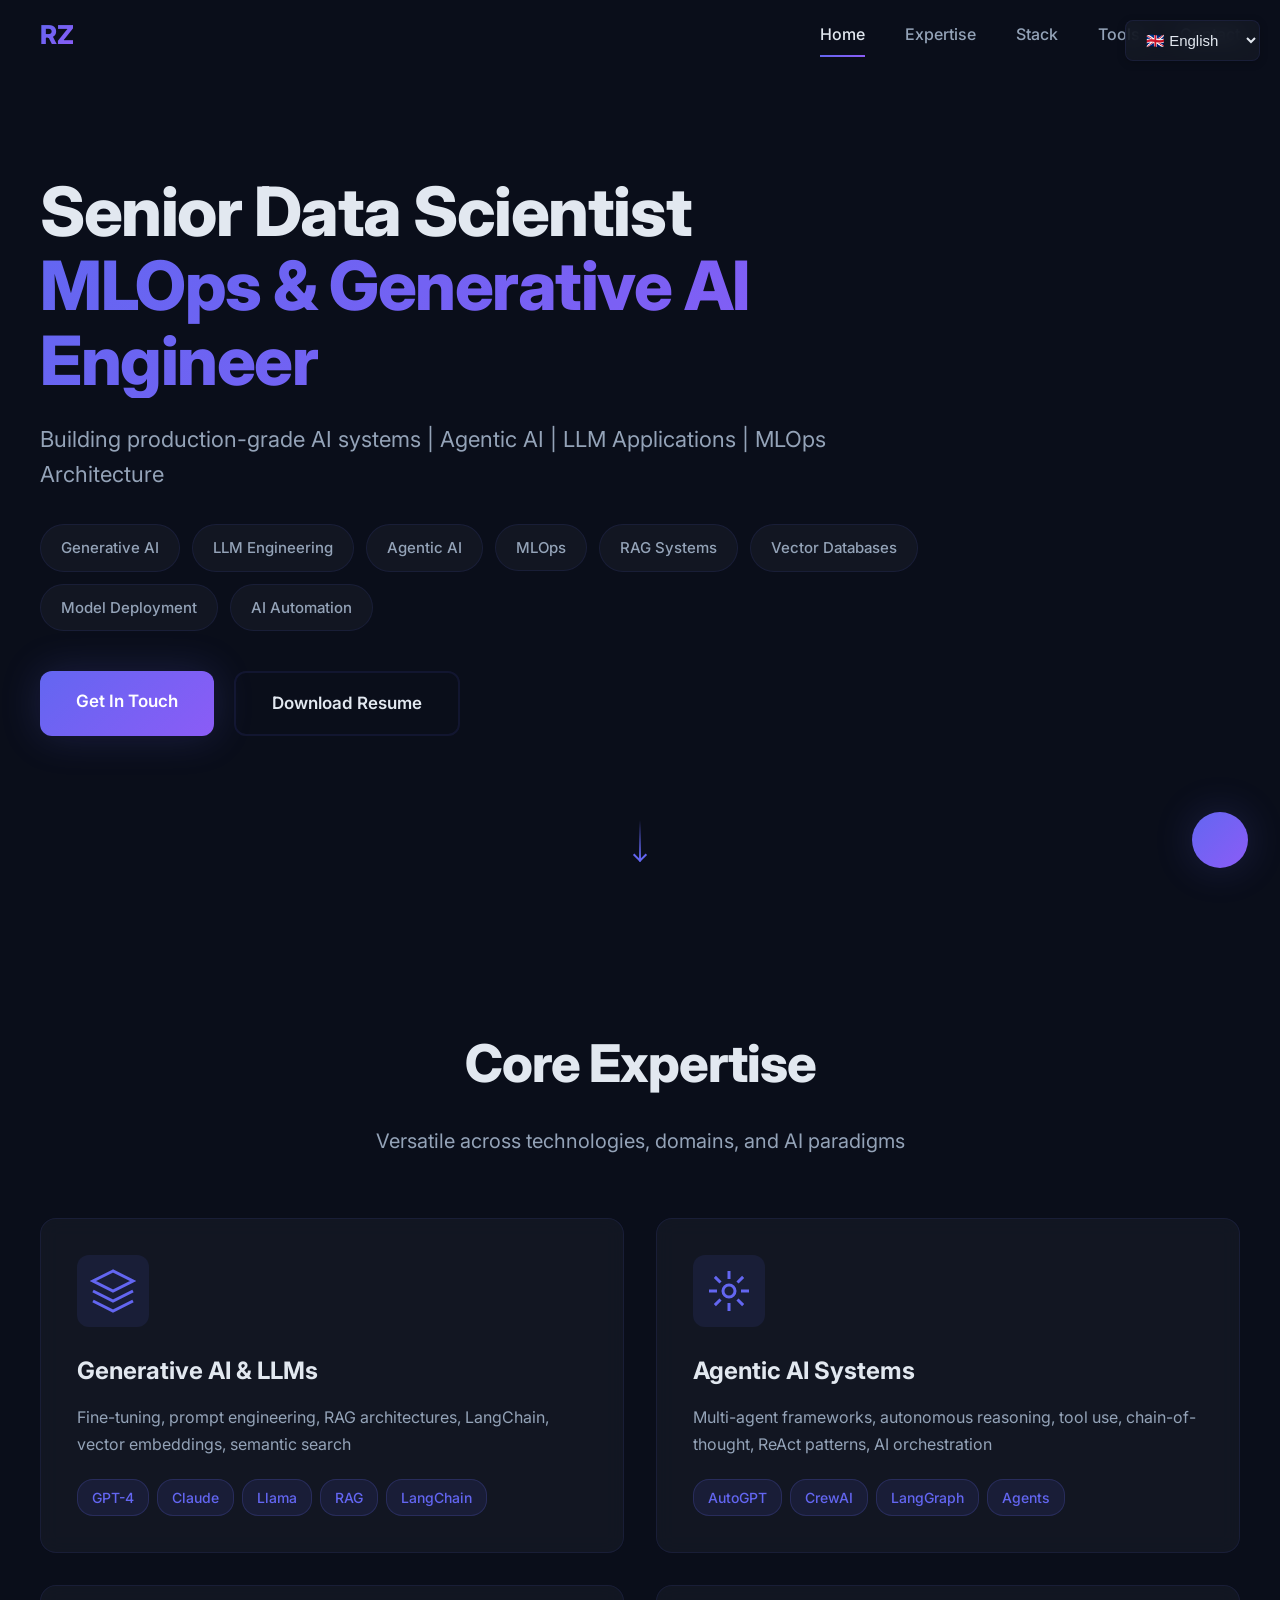
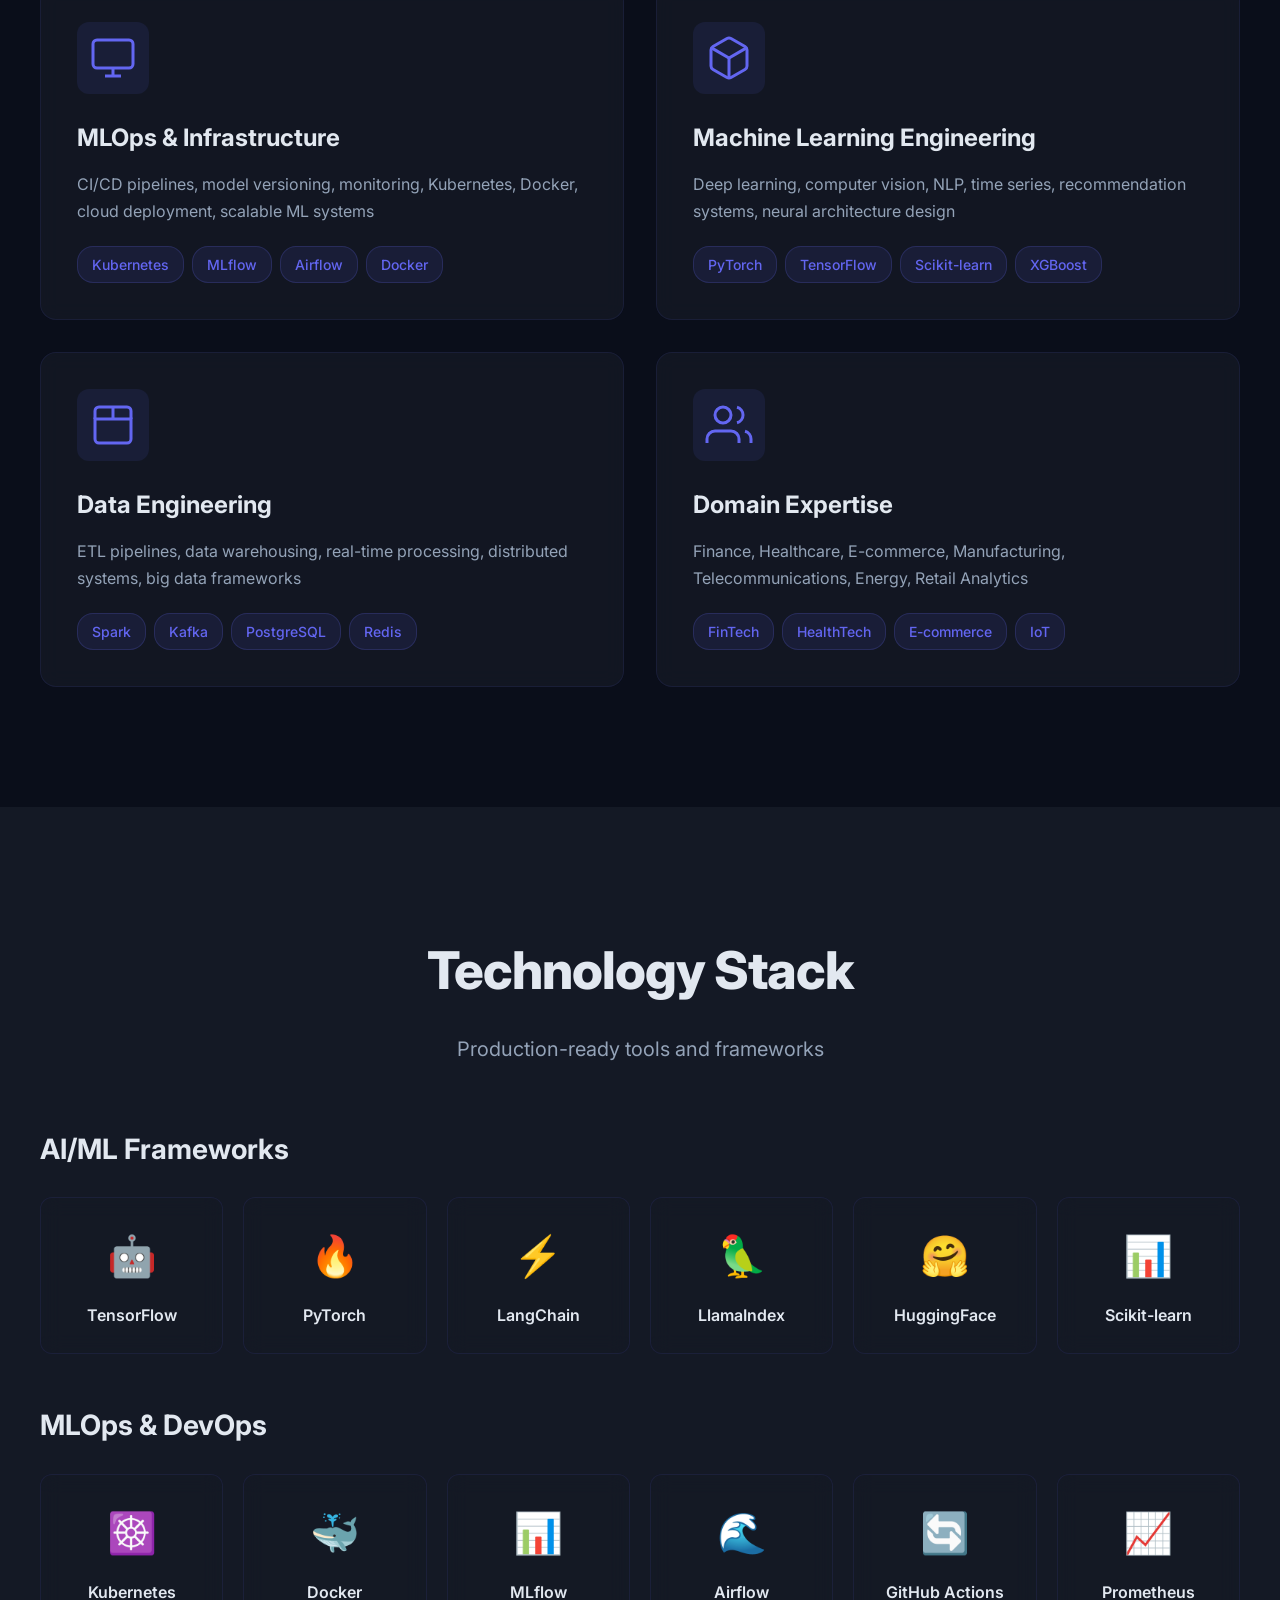
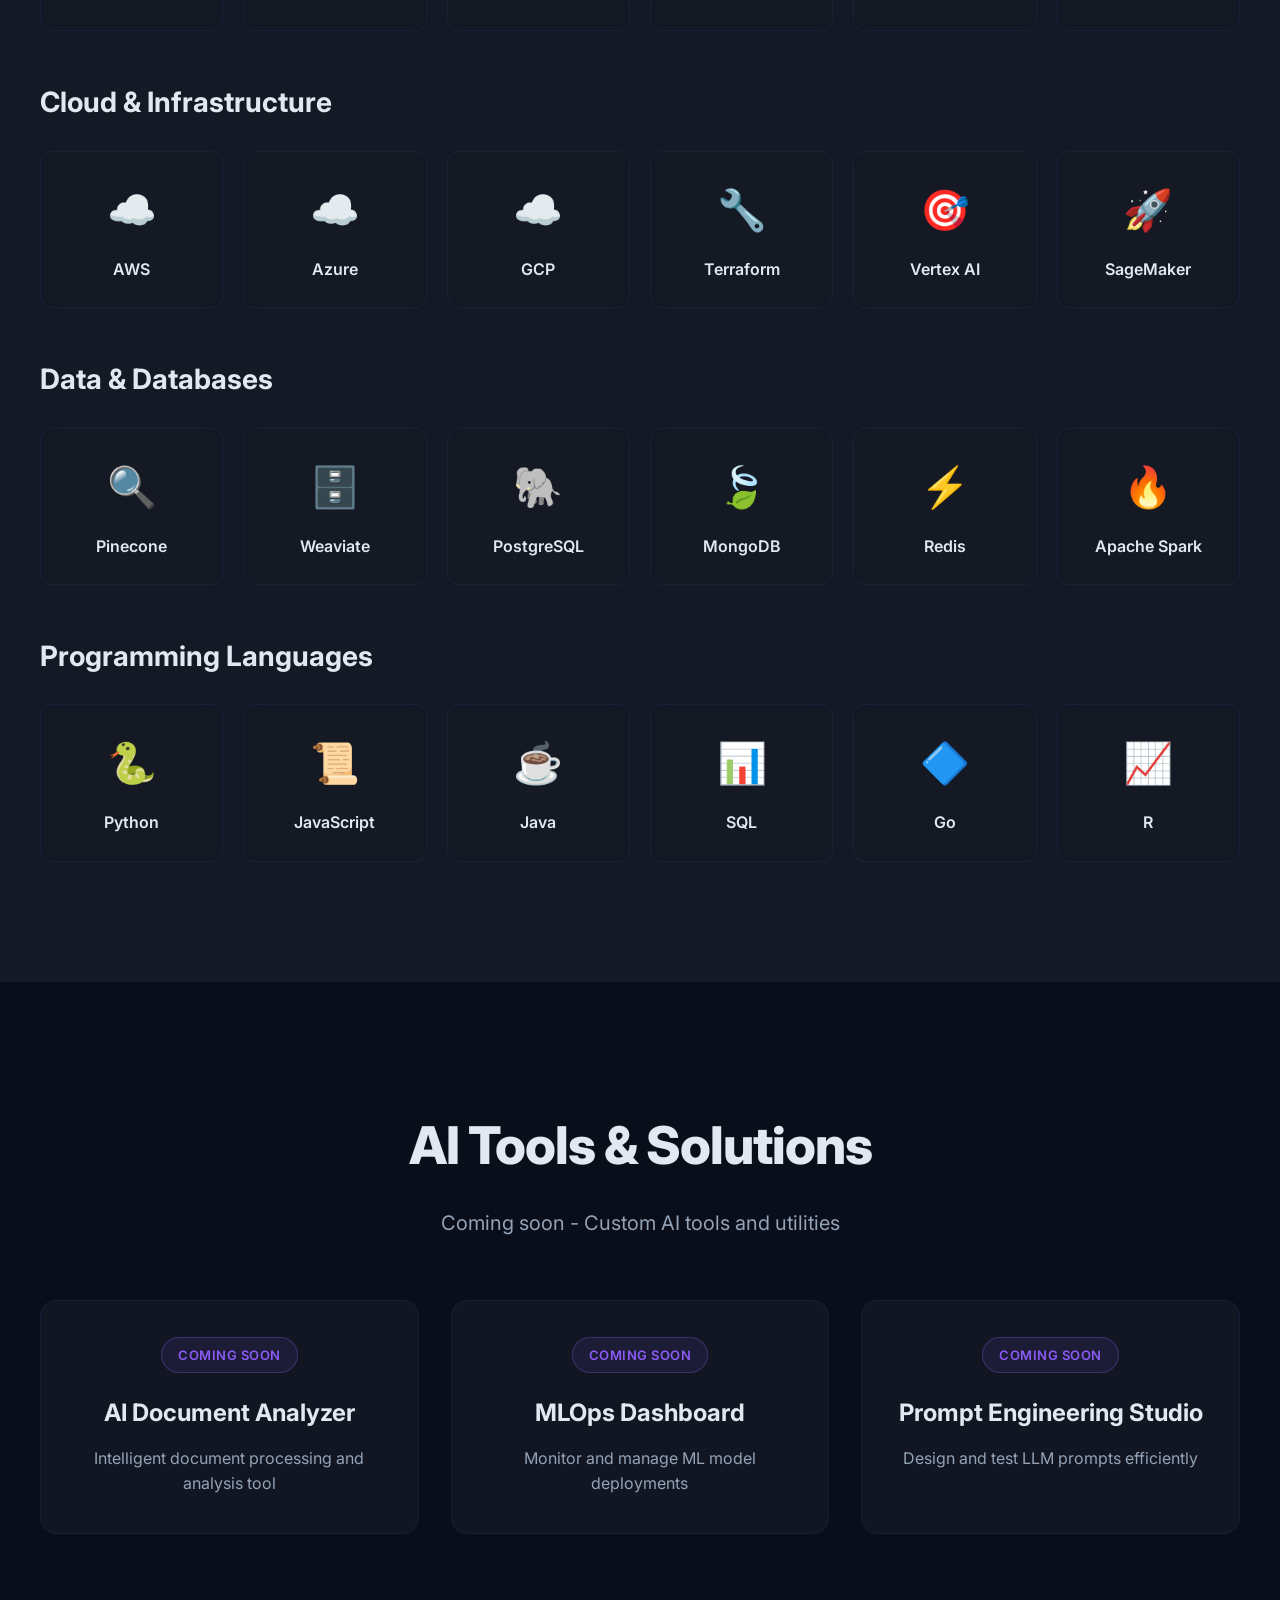
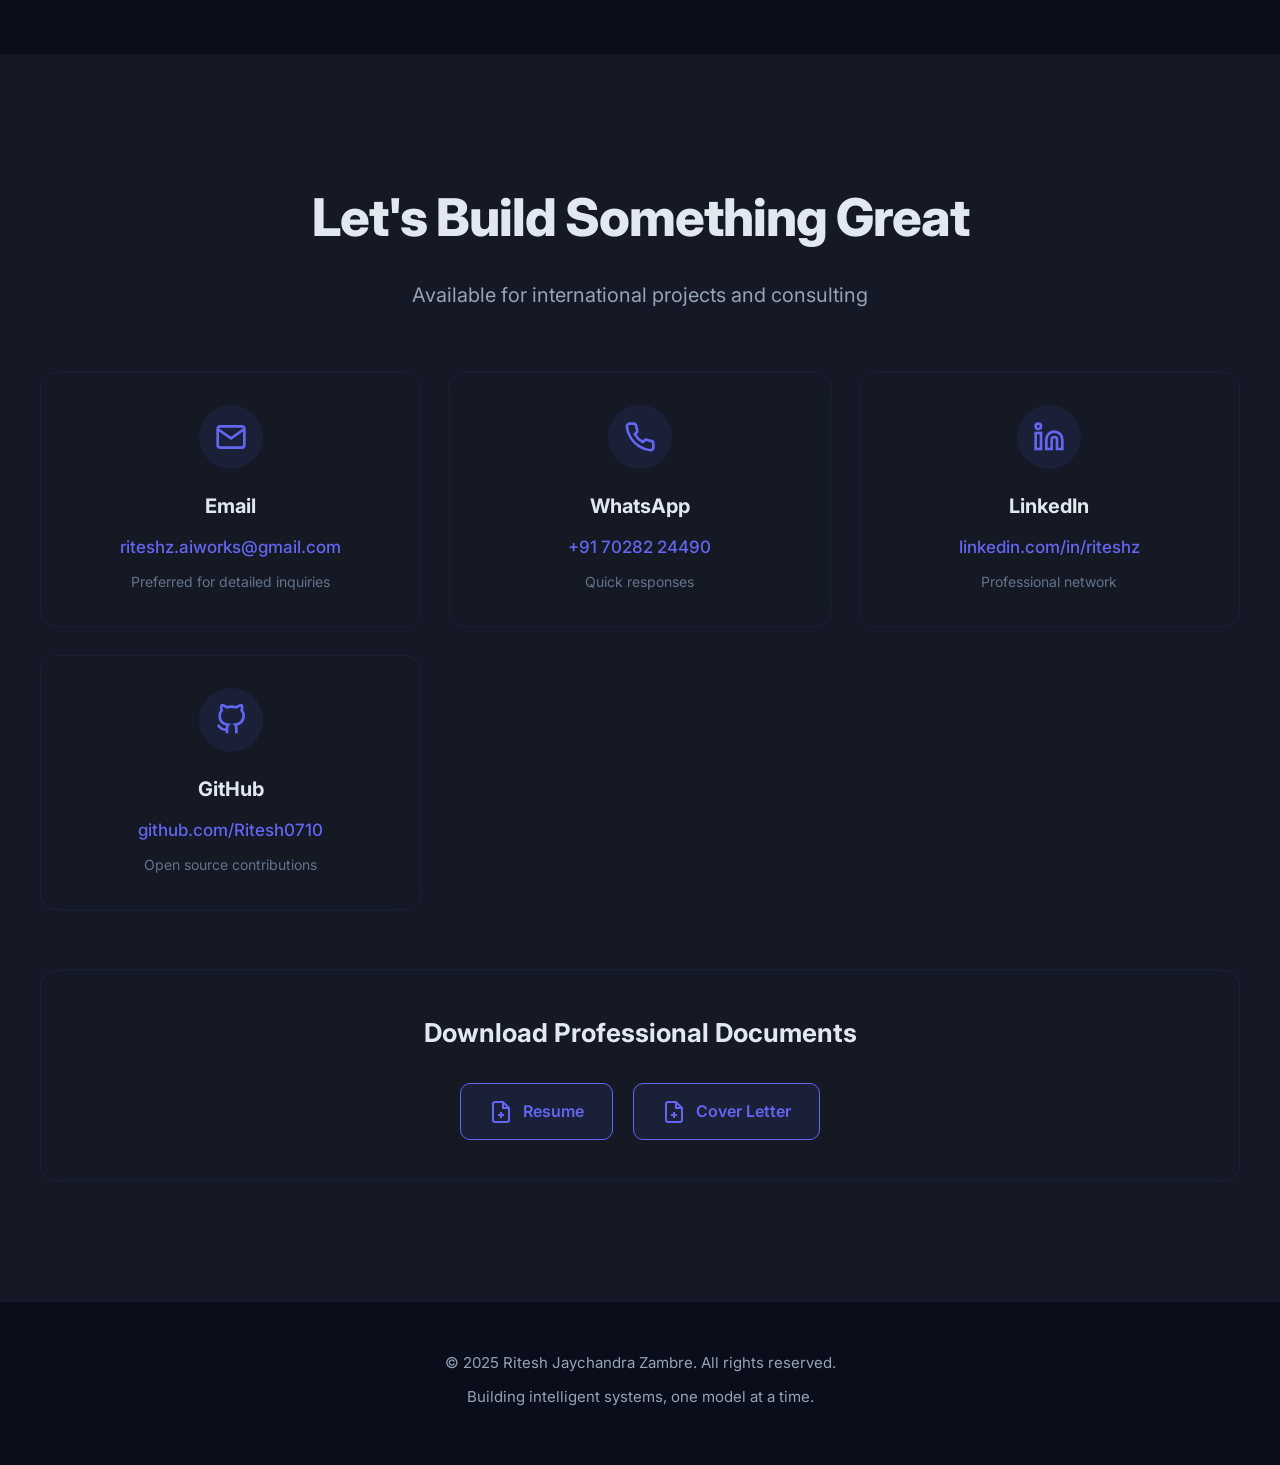
==== commit 7c5e7f52: "Update index.html" ====
--- a/index.html
+++ b/index.html
@@ -397,7 +397,7 @@
                             </svg>
                         </div>
                         <h3 data-translate="contact_email_title">Email</h3>
-                        <a href="/cdn-cgi/l/email-protection#ddafb4a9b8aeb5f3a7bcb0bfafb89db8b0bcb4b1f3beb2b0" class="contact-link"><span class="__cf_email__" data-cfemail="03716a7766706b2d79626e61716643666e626a6f2d606c6e">riteshz.aiworks@gmail.com</span></a>
+                        <a href="mailto:riteshz.aiworks@gmail.com" class="contact-link"><span class="__cf_email__" data-cfemail="03716a7766706b2d79626e61716643666e626a6f2d606c6e">riteshz.aiworks@gmail.com</span></a>
                         <p class="contact-note" data-translate="contact_email_note">Preferred for detailed inquiries</p>
                     </div>
 
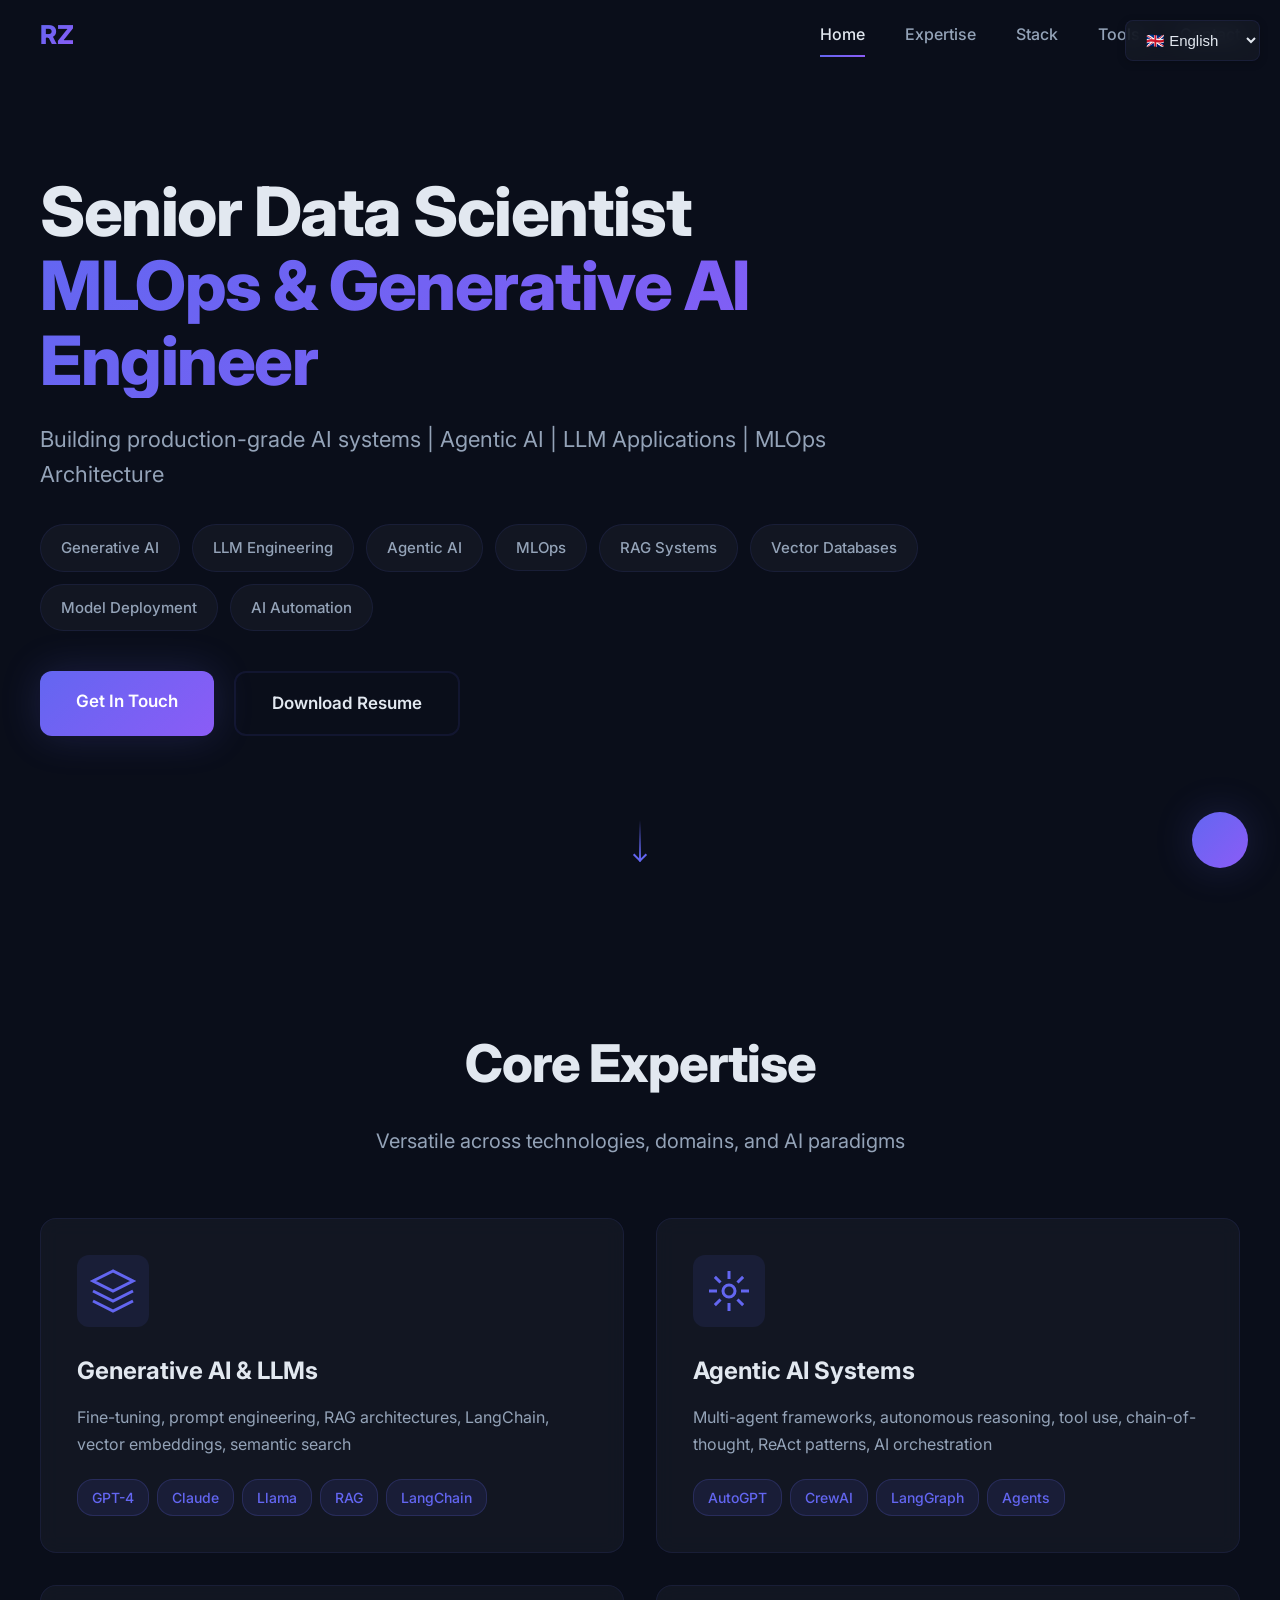
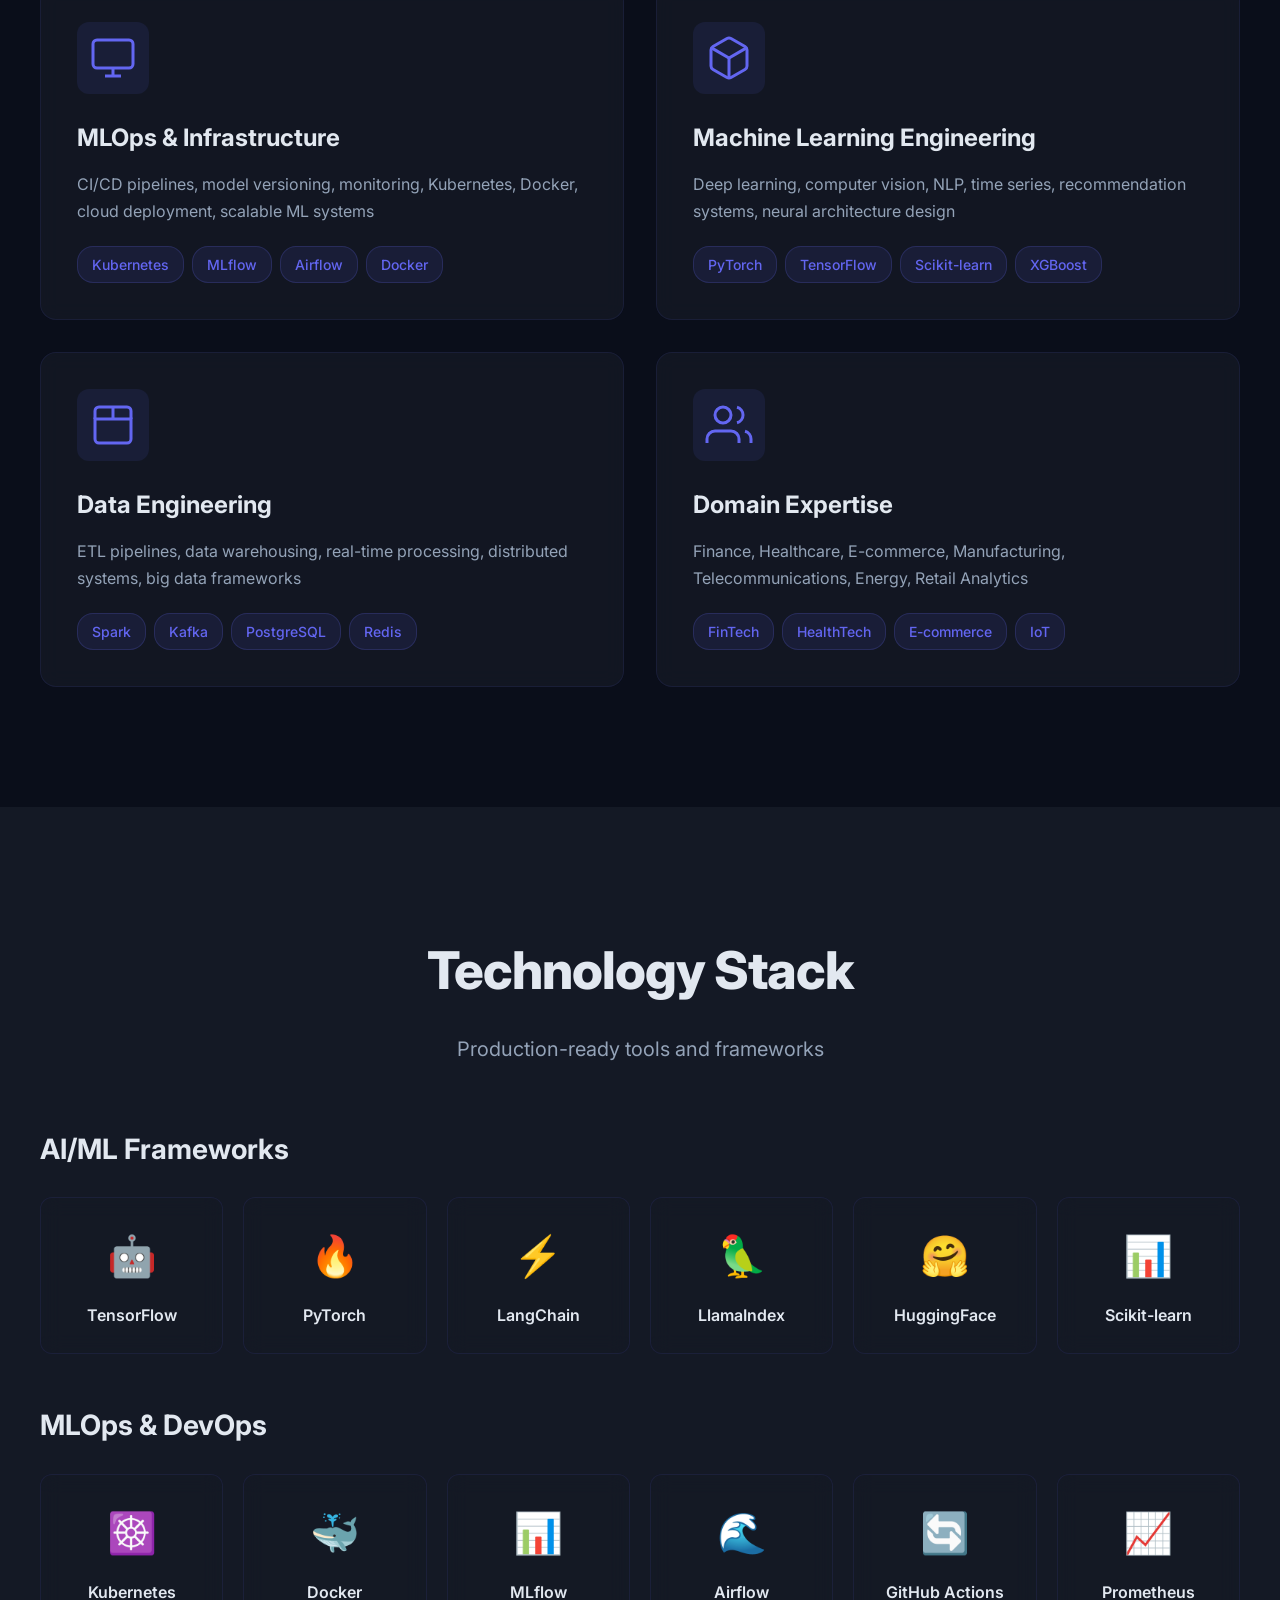
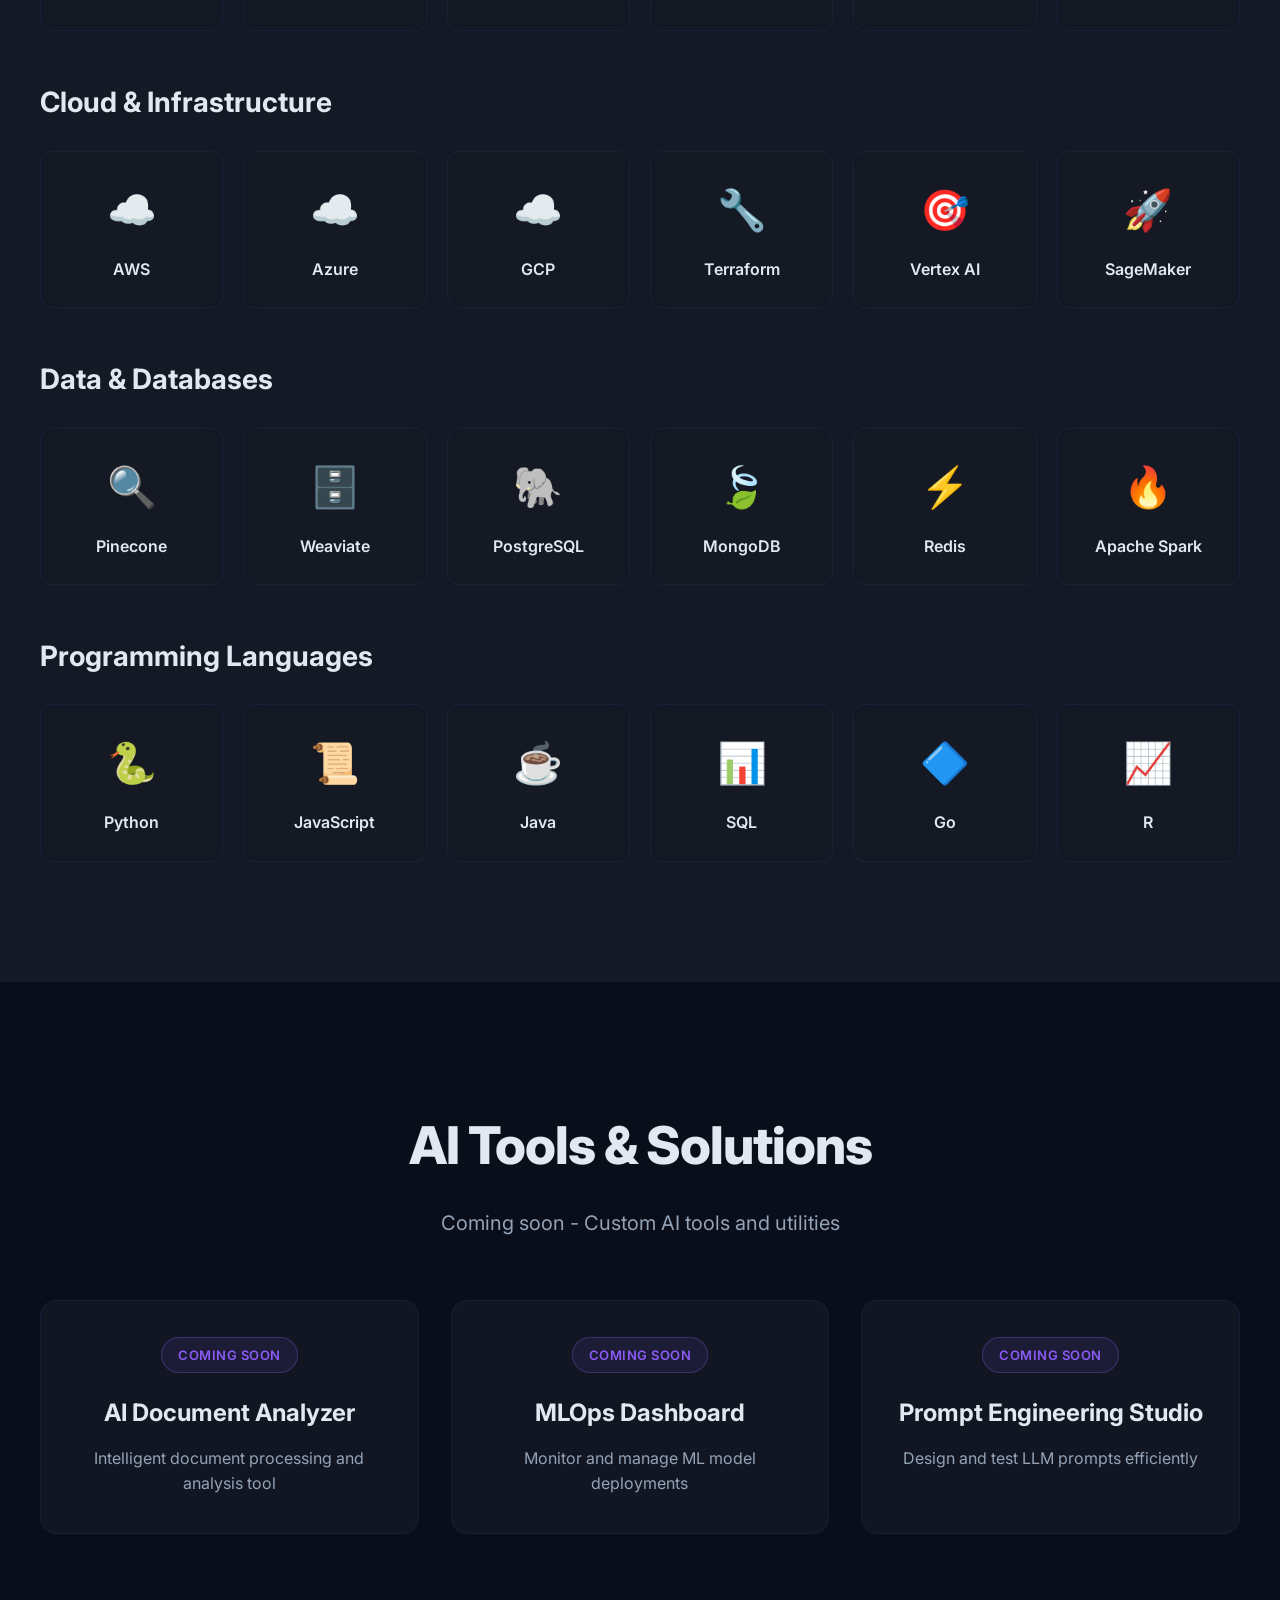
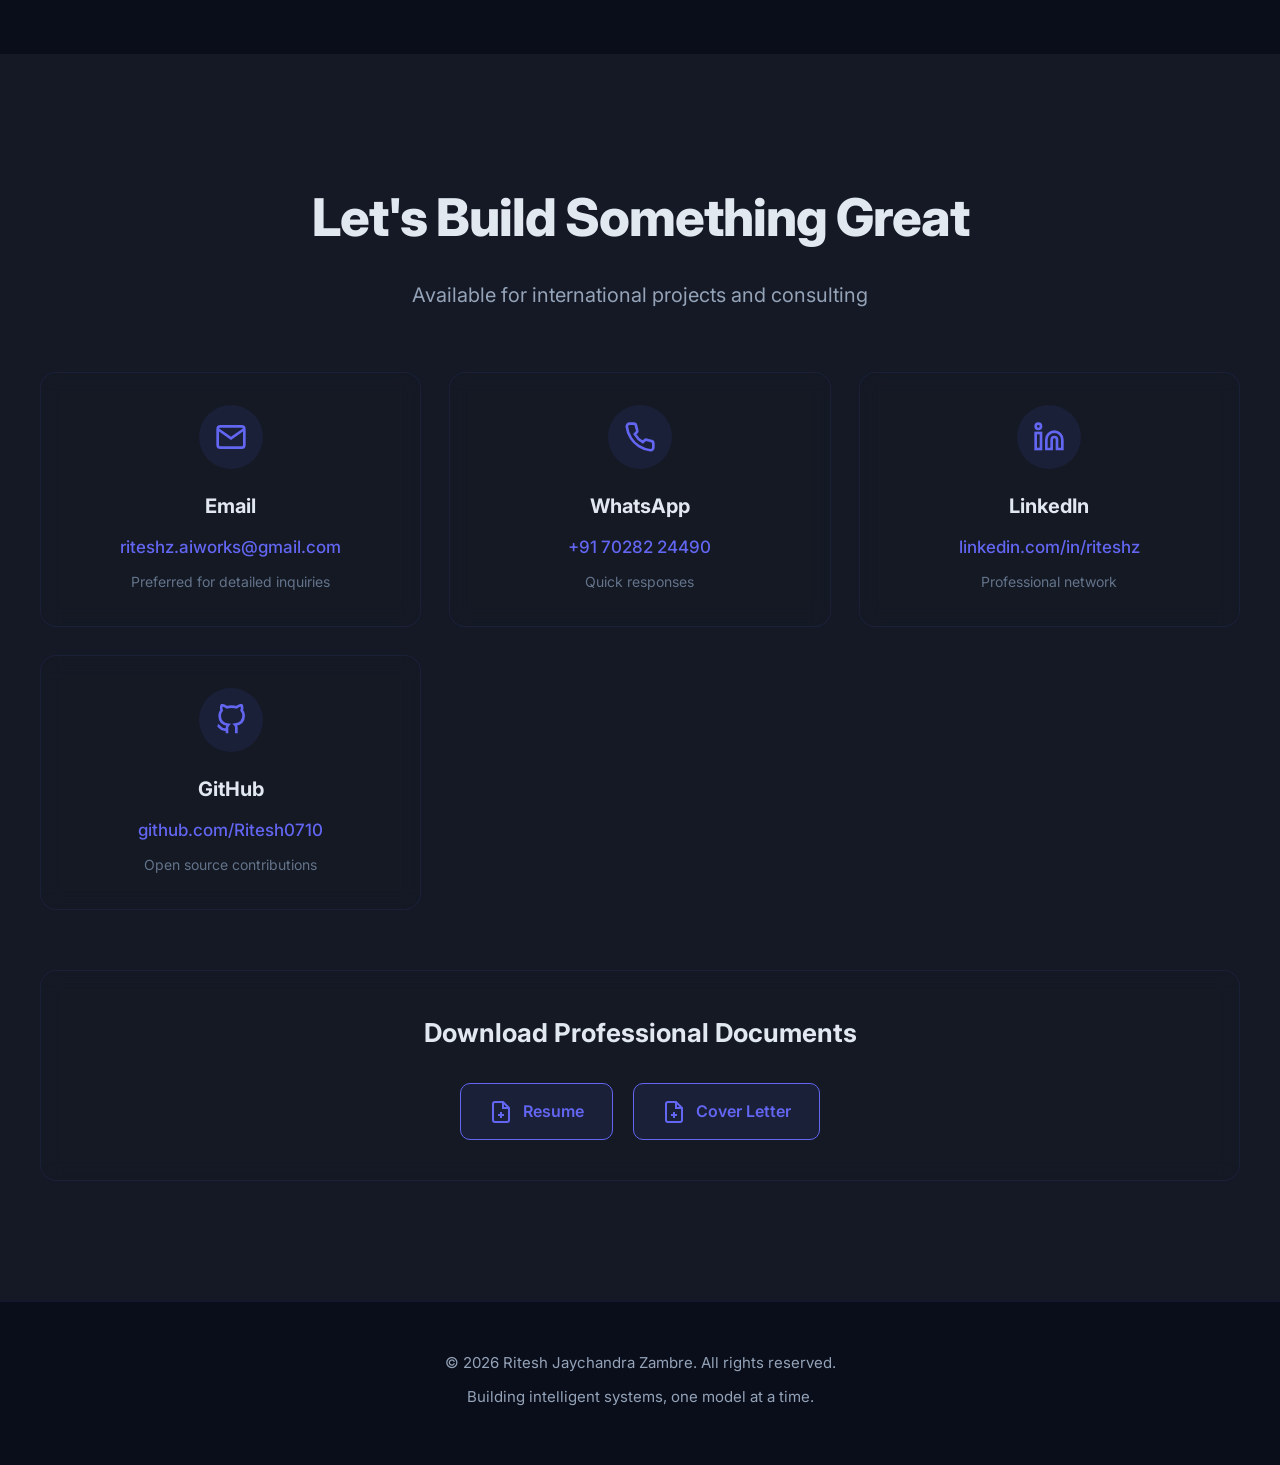
==== commit 628243e8: "Update footer copyright year to 2026" ====
--- a/index.html
+++ b/index.html
@@ -468,7 +468,7 @@
     <footer class="footer">
         <div class="container">
             <div class="footer-content">
-                <p data-translate="footer_text">&copy; 2025 Ritesh Jaychandra Zambre. All rights reserved.</p>
+                <p data-translate="footer_text">&copy; 2026 Ritesh Jaychandra Zambre. All rights reserved.</p>
                 <p class="footer-subtitle" data-translate="footer_subtitle">Building intelligent systems, one model at a time.</p>
             </div>
         </div>
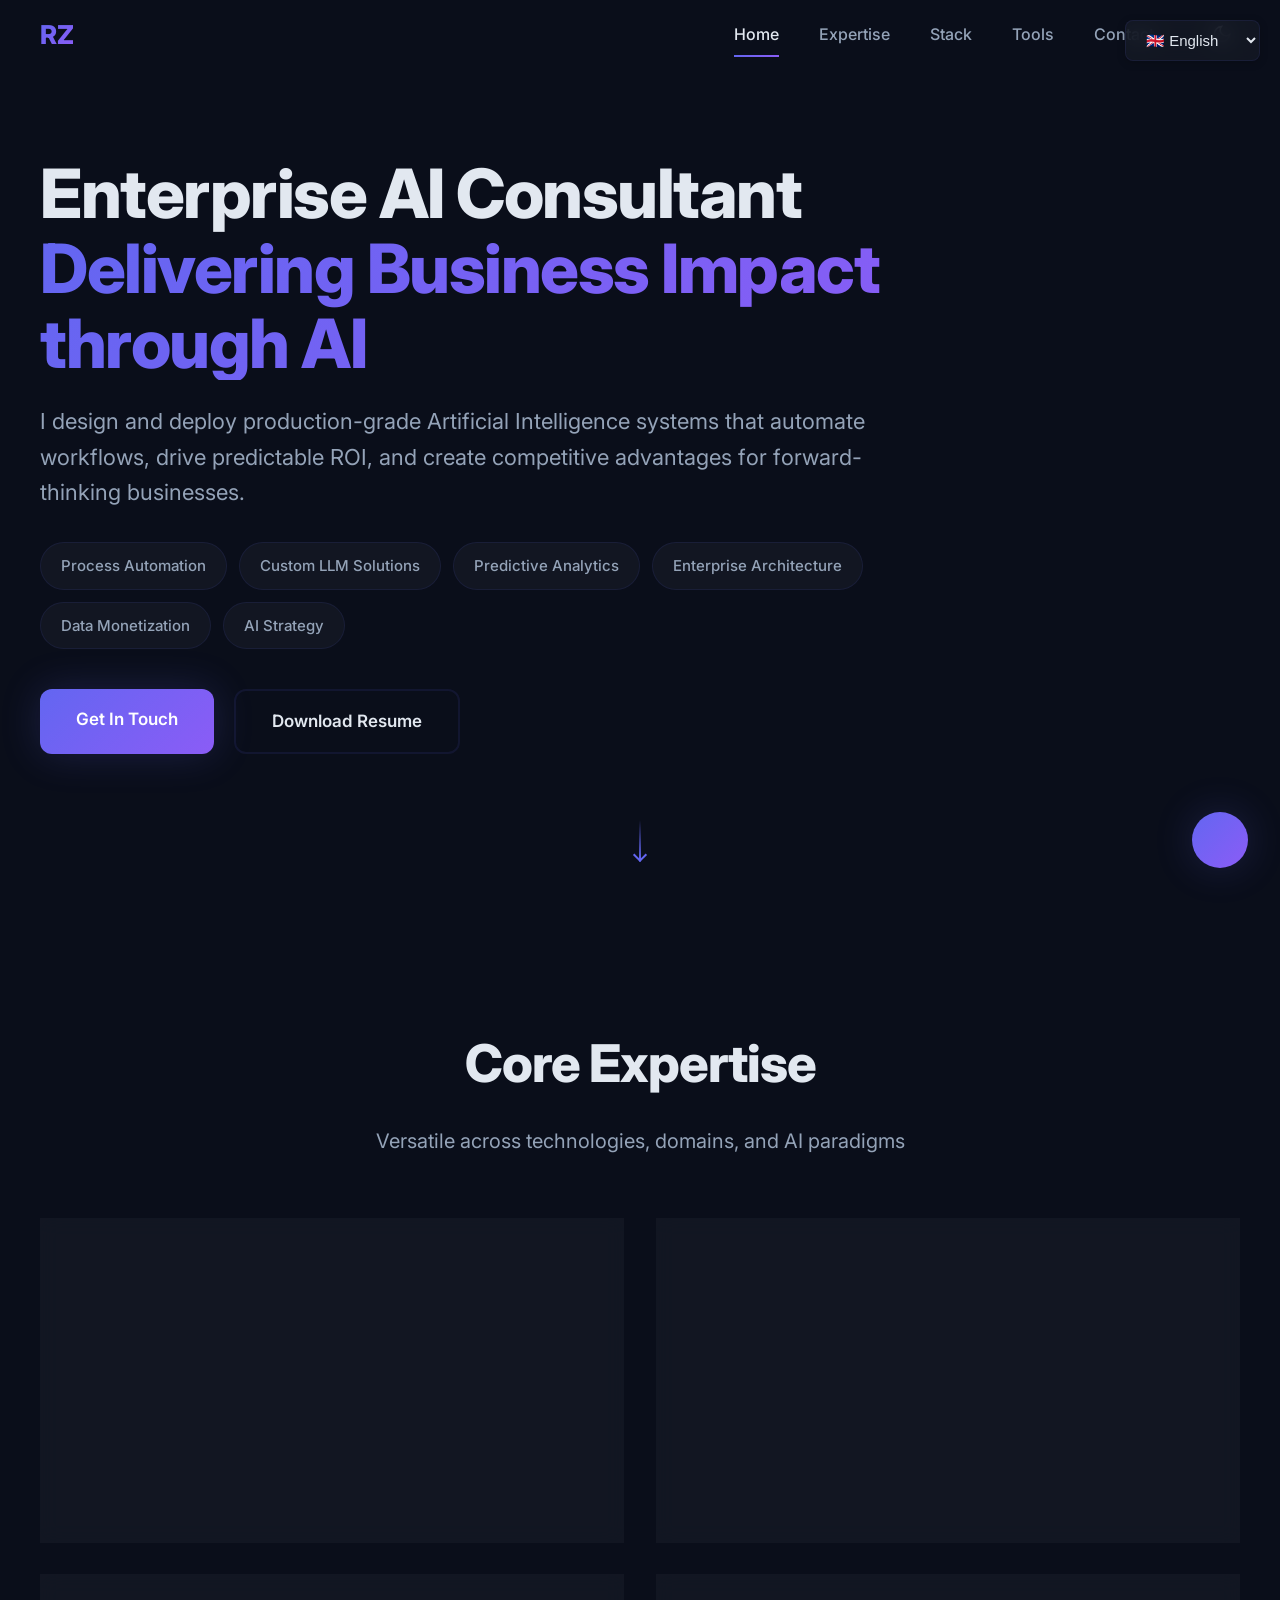
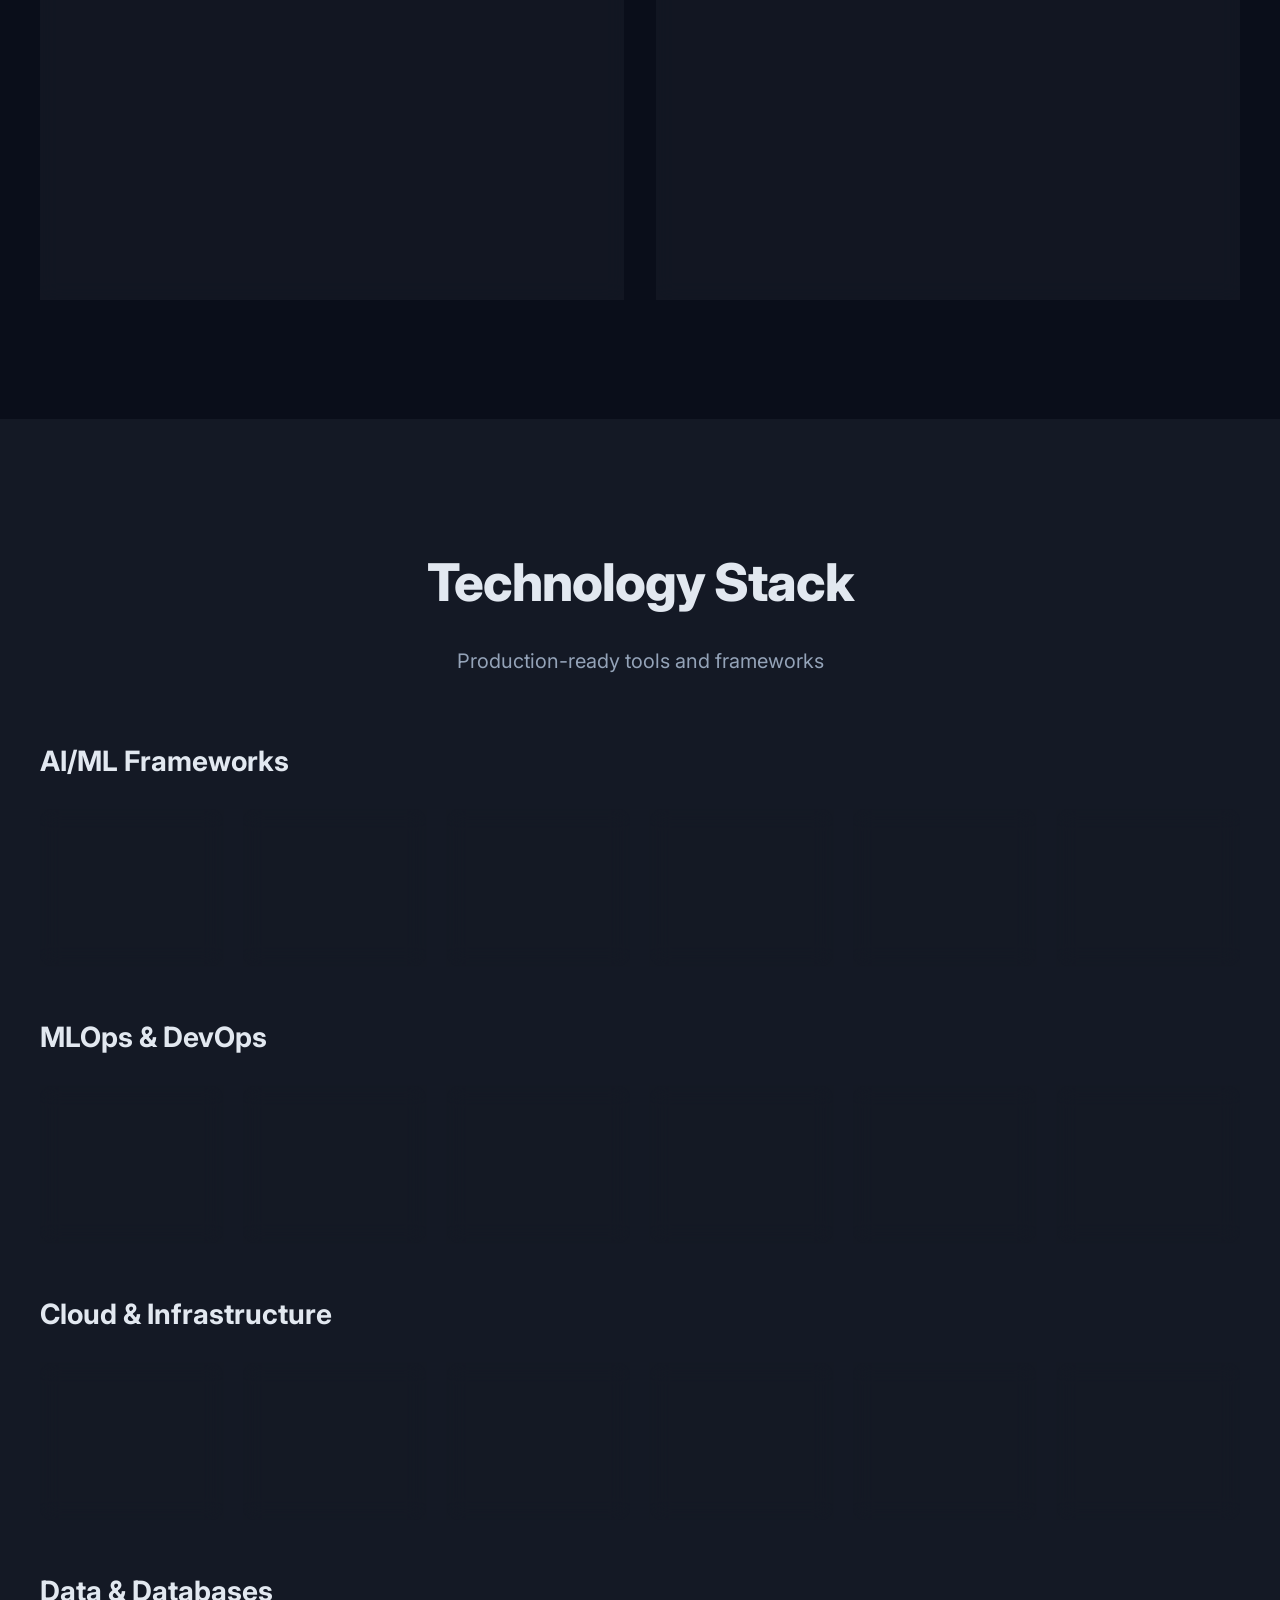
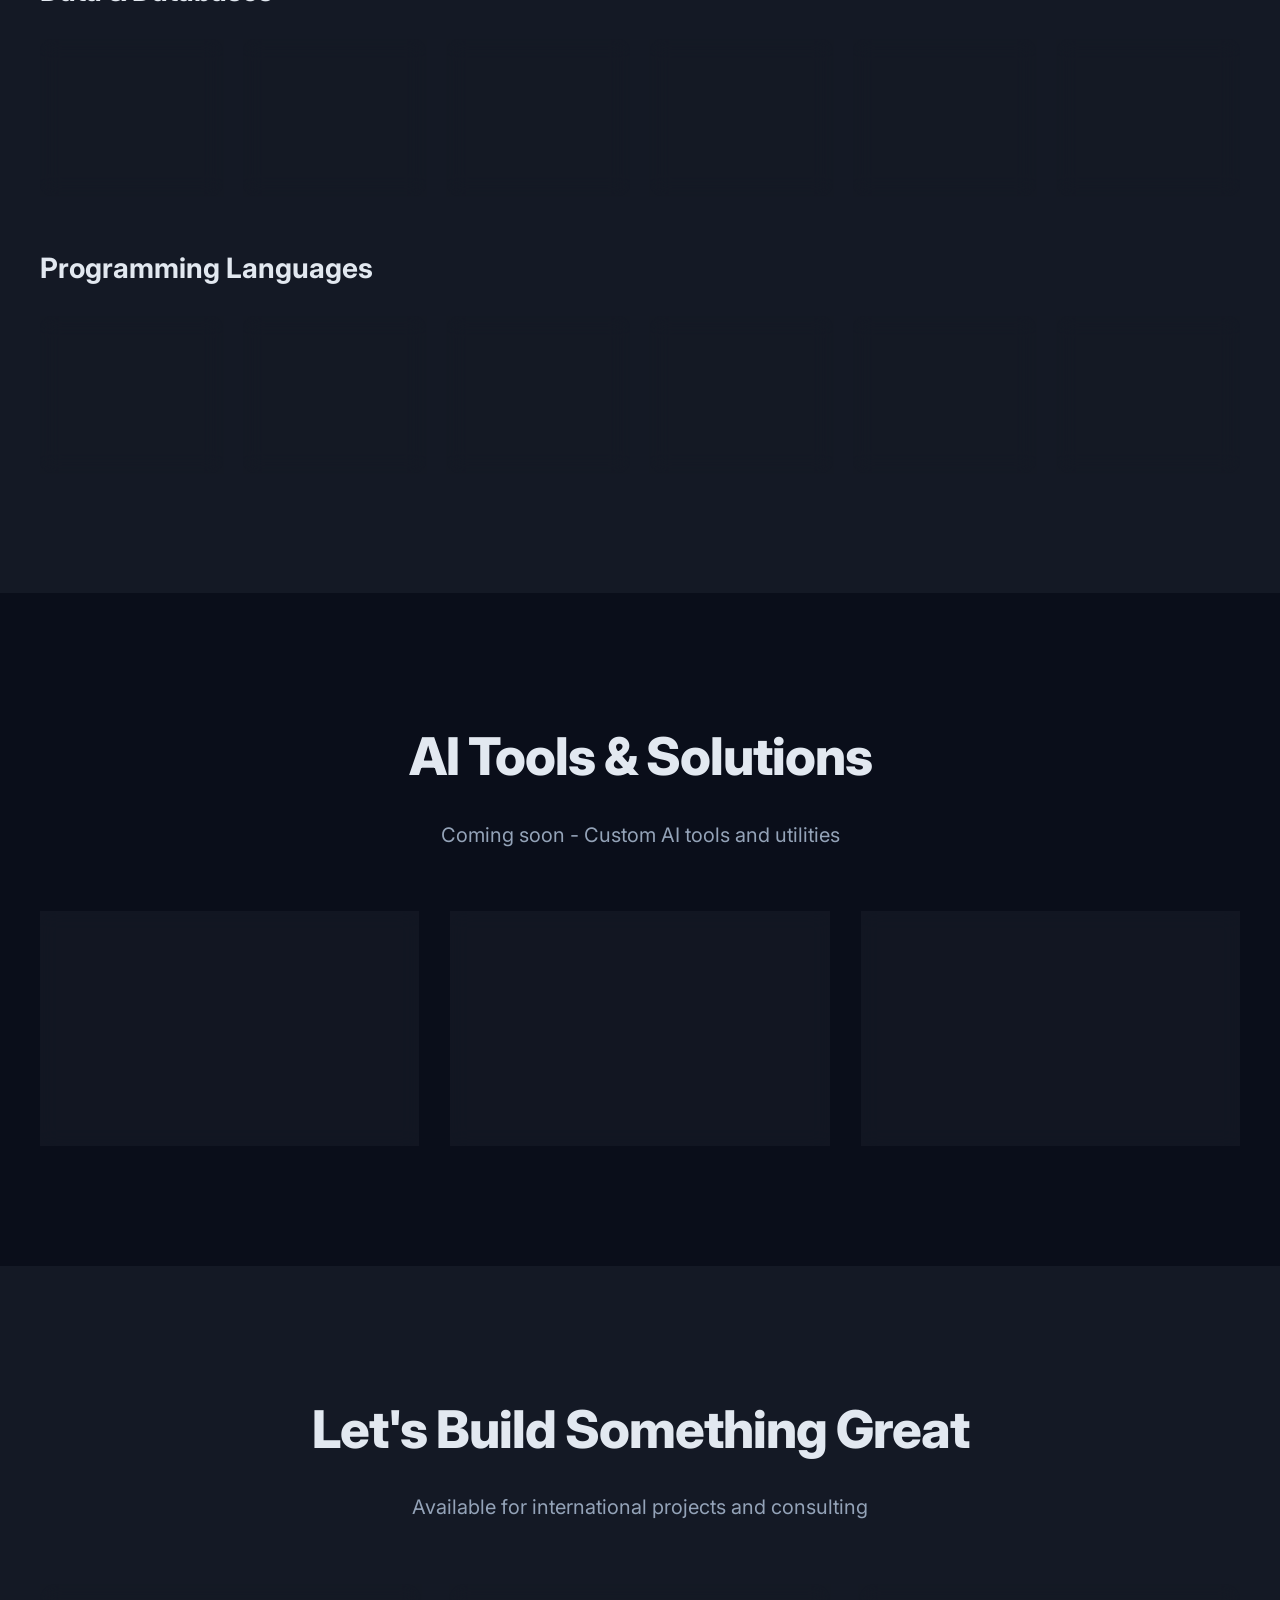
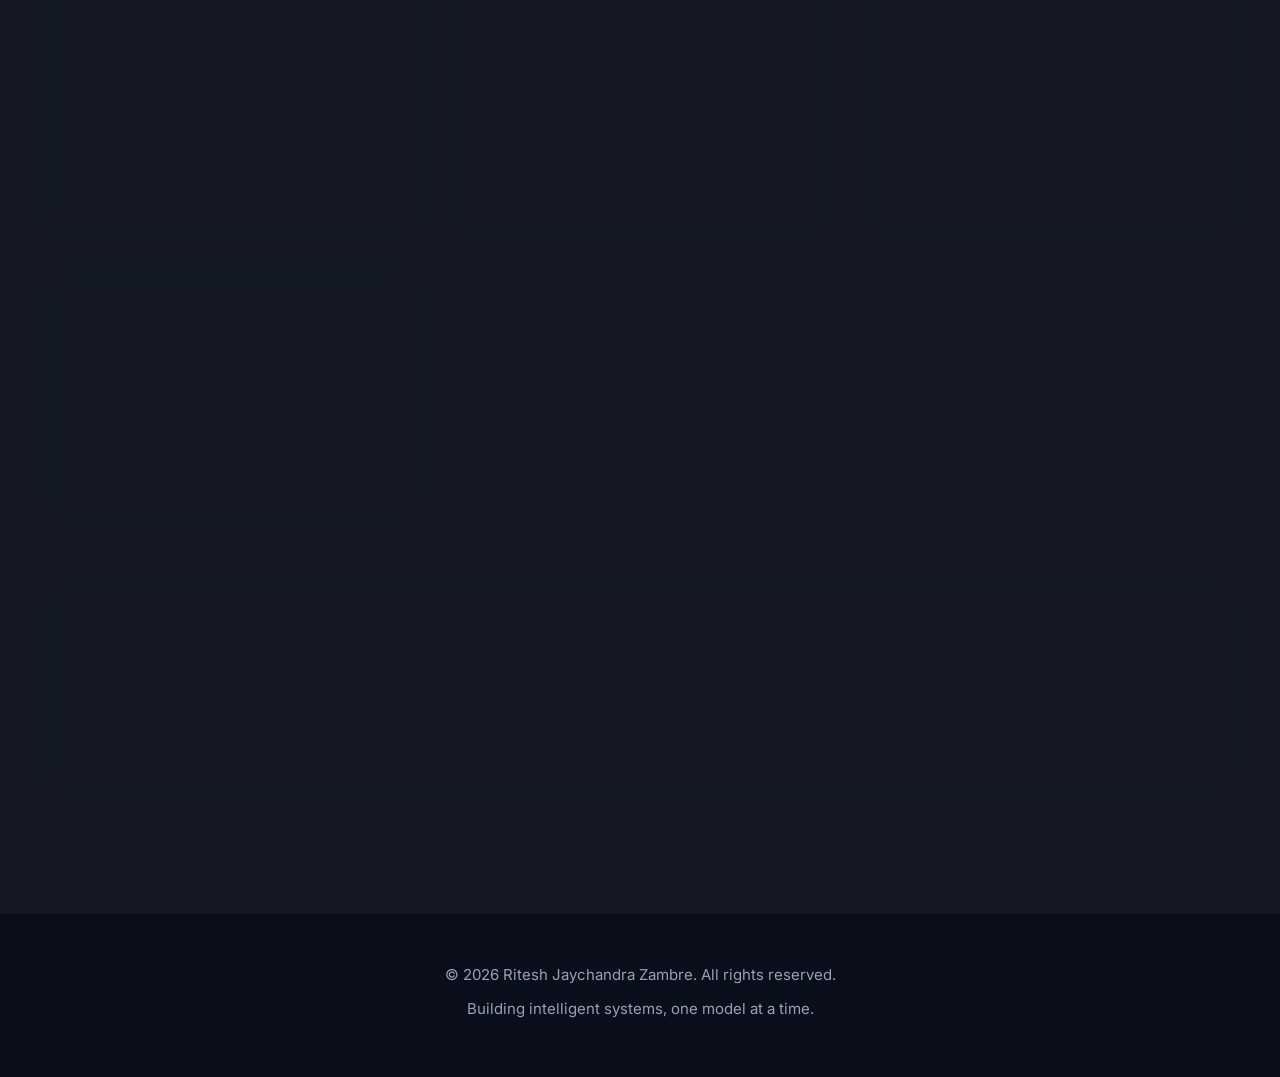
==== commit 21ad0181: "Revamp portfolio with client focus and add secure tracker" ====
--- a/index.html
+++ b/index.html
@@ -36,6 +36,10 @@
                 <a href="#tech-stack" class="nav-link" data-translate="nav_stack">Stack</a>
                 <a href="#tools" class="nav-link" data-translate="nav_tools">Tools</a>
                 <a href="#contact" class="nav-link" data-translate="nav_contact">Contact</a>
+                <button id="themeToggle" class="theme-btn" aria-label="Toggle Theme" style="background: none; border: none; cursor: pointer; color: var(--text-primary); padding: 8px; margin-left:10px;">
+                    <svg class="sun-icon" width="20" height="20" viewBox="0 0 24 24" fill="none" stroke="currentColor" stroke-width="2" style="display:none;"><circle cx="12" cy="12" r="5"/><path d="M12 1v2M12 21v2M4.22 4.22l1.42 1.42M18.36 18.36l1.42 1.42M1 12h2M21 12h2M4.22 19.78l1.42-1.42M18.36 5.64l1.42-1.42"/></svg>
+                    <svg class="moon-icon" width="20" height="20" viewBox="0 0 24 24" fill="none" stroke="currentColor" stroke-width="2"><path d="M21 12.79A9 9 0 1 1 11.21 3 7 7 0 0 0 21 12.79z"/></svg>
+                </button>
             </div>
             <div class="nav-toggle" id="navToggle">
                 <span></span>
@@ -53,21 +57,19 @@
         <div class="hero-content">
             <div class="hero-text">
                 <h1 class="hero-title" data-translate="hero_title">
-                    Senior Data Scientist<br>
-                    <span class="gradient-text">MLOps & Generative AI Engineer</span>
+                    Enterprise AI Consultant<br>
+                    <span class="gradient-text">Delivering Business Impact through AI</span>
                 </h1>
                 <p class="hero-subtitle" data-translate="hero_subtitle">
-                    Building production-grade AI systems | Agentic AI | LLM Applications | MLOps Architecture
+                    I design and deploy production-grade Artificial Intelligence systems that automate workflows, drive predictable ROI, and create competitive advantages for forward-thinking businesses.
                 </p>
                 <div class="hero-keywords">
-                    <span class="keyword">Generative AI</span>
-                    <span class="keyword">LLM Engineering</span>
-                    <span class="keyword">Agentic AI</span>
-                    <span class="keyword">MLOps</span>
-                    <span class="keyword">RAG Systems</span>
-                    <span class="keyword">Vector Databases</span>
-                    <span class="keyword">Model Deployment</span>
-                    <span class="keyword">AI Automation</span>
+                    <span class="keyword">Process Automation</span>
+                    <span class="keyword">Custom LLM Solutions</span>
+                    <span class="keyword">Predictive Analytics</span>
+                    <span class="keyword">Enterprise Architecture</span>
+                    <span class="keyword">Data Monetization</span>
+                    <span class="keyword">AI Strategy</span>
                 </div>
                 <div class="hero-cta">
                     <a href="#contact" class="btn btn-primary" data-translate="hero_cta_contact">Get In Touch</a>
@@ -94,15 +96,8 @@
                             <path d="M2 17l10 5 10-5M2 12l10 5 10-5"/>
                         </svg>
                     </div>
-                    <h3 data-translate="expertise_genai_title">Generative AI & LLMs</h3>
-                    <p data-translate="expertise_genai_desc">Fine-tuning, prompt engineering, RAG architectures, LangChain, vector embeddings, semantic search</p>
-                    <div class="expertise-tags">
-                        <span>GPT-4</span>
-                        <span>Claude</span>
-                        <span>Llama</span>
-                        <span>RAG</span>
-                        <span>LangChain</span>
-                    </div>
+                    <h3 data-translate="expertise_genai_title">Custom AI Assistants & Chatbots</h3>
+                    <p data-translate="expertise_genai_desc">Deploying secure, proprietary LLM solutions tailored to your company's data to handle customer support, internal knowledge retrieval, and automate routine inquiries.</p>
                 </div>
 
                 <div class="expertise-card">
@@ -112,14 +107,8 @@
                             <path d="M12 2v4m0 12v4M4.93 4.93l2.83 2.83m8.48 8.48l2.83 2.83M2 12h4m12 0h4M4.93 19.07l2.83-2.83m8.48-8.48l2.83-2.83"/>
                         </svg>
                     </div>
-                    <h3 data-translate="expertise_agentic_title">Agentic AI Systems</h3>
-                    <p data-translate="expertise_agentic_desc">Multi-agent frameworks, autonomous reasoning, tool use, chain-of-thought, ReAct patterns, AI orchestration</p>
-                    <div class="expertise-tags">
-                        <span>AutoGPT</span>
-                        <span>CrewAI</span>
-                        <span>LangGraph</span>
-                        <span>Agents</span>
-                    </div>
+                    <h3 data-translate="expertise_agentic_title">Autonomous Agentic Systems</h3>
+                    <p data-translate="expertise_agentic_desc">Building systems capable of multi-step reasoning to automate complex business workflows like supply chain monitoring, financial auditing, and extensive research parsing.</p>
                 </div>
 
                 <div class="expertise-card">
@@ -129,14 +118,8 @@
                             <path d="M8 21h8M12 17v4"/>
                         </svg>
                     </div>
-                    <h3 data-translate="expertise_mlops_title">MLOps & Infrastructure</h3>
-                    <p data-translate="expertise_mlops_desc">CI/CD pipelines, model versioning, monitoring, Kubernetes, Docker, cloud deployment, scalable ML systems</p>
-                    <div class="expertise-tags">
-                        <span>Kubernetes</span>
-                        <span>MLflow</span>
-                        <span>Airflow</span>
-                        <span>Docker</span>
-                    </div>
+                    <h3 data-translate="expertise_mlops_title">Robust Cloud Infrastructure</h3>
+                    <p data-translate="expertise_mlops_desc">Ensuring your AI solutions are reliable, highly-available, and cost-effective through structured deployment pipelines (CI/CD) and scalable cloud environments.</p>
                 </div>
 
                 <div class="expertise-card">
@@ -147,49 +130,8 @@
                             <line x1="12" y1="22.08" x2="12" y2="12"/>
                         </svg>
                     </div>
-                    <h3 data-translate="expertise_ml_title">Machine Learning Engineering</h3>
-                    <p data-translate="expertise_ml_desc">Deep learning, computer vision, NLP, time series, recommendation systems, neural architecture design</p>
-                    <div class="expertise-tags">
-                        <span>PyTorch</span>
-                        <span>TensorFlow</span>
-                        <span>Scikit-learn</span>
-                        <span>XGBoost</span>
-                    </div>
-                </div>
-
-                <div class="expertise-card">
-                    <div class="expertise-icon">
-                        <svg width="48" height="48" viewBox="0 0 24 24" fill="none" stroke="currentColor" stroke-width="1.5">
-                            <path d="M3 9h18v10a2 2 0 0 1-2 2H5a2 2 0 0 1-2-2V9z"/>
-                            <path d="M3 9V5a2 2 0 0 1 2-2h14a2 2 0 0 1 2 2v4M12 3v6"/>
-                        </svg>
-                    </div>
-                    <h3 data-translate="expertise_data_title">Data Engineering</h3>
-                    <p data-translate="expertise_data_desc">ETL pipelines, data warehousing, real-time processing, distributed systems, big data frameworks</p>
-                    <div class="expertise-tags">
-                        <span>Spark</span>
-                        <span>Kafka</span>
-                        <span>PostgreSQL</span>
-                        <span>Redis</span>
-                    </div>
-                </div>
-
-                <div class="expertise-card">
-                    <div class="expertise-icon">
-                        <svg width="48" height="48" viewBox="0 0 24 24" fill="none" stroke="currentColor" stroke-width="1.5">
-                            <path d="M17 21v-2a4 4 0 0 0-4-4H5a4 4 0 0 0-4 4v2"/>
-                            <circle cx="9" cy="7" r="4"/>
-                            <path d="M23 21v-2a4 4 0 0 0-3-3.87M16 3.13a4 4 0 0 1 0 7.75"/>
-                        </svg>
-                    </div>
-                    <h3 data-translate="expertise_domains_title">Domain Expertise</h3>
-                    <p data-translate="expertise_domains_desc">Finance, Healthcare, E-commerce, Manufacturing, Telecommunications, Energy, Retail Analytics</p>
-                    <div class="expertise-tags">
-                        <span>FinTech</span>
-                        <span>HealthTech</span>
-                        <span>E-commerce</span>
-                        <span>IoT</span>
-                    </div>
+                    <h3 data-translate="expertise_ml_title">Predictive Value & Analytics</h3>
+                    <p data-translate="expertise_ml_desc">Leveraging your historical data to forecast trends, identify churn risks, optimize marketing spend, and generate actionable business insights.</p>
                 </div>
             </div>
         </div>
--- a/styles.css
+++ b/styles.css
@@ -32,6 +32,20 @@
     
     --navbar-height: 70px;
     --section-padding: 120px;
+}
+
+[data-theme="light"] {
+    --bg-primary: #f8fafc;
+    --bg-secondary: #f1f5f9;
+    --bg-card: rgba(255, 255, 255, 0.8);
+    --bg-card-hover: rgba(241, 245, 249, 0.9);
+    
+    --text-primary: #0f172a;
+    --text-secondary: #334155;
+    --text-muted: #64748b;
+    
+    --border-color: rgba(99, 102, 241, 0.2);
+    --border-hover: rgba(99, 102, 241, 0.4);
 }
 
 /* ==================== GLOBAL RESET ==================== */
@@ -107,7 +121,7 @@
 }
 
 .navbar.scrolled {
-    background: rgba(10, 14, 26, 0.95);
+    background: var(--bg-primary);
     backdrop-filter: blur(10px);
     box-shadow: var(--shadow-md);
     border-bottom: 1px solid var(--border-color);
